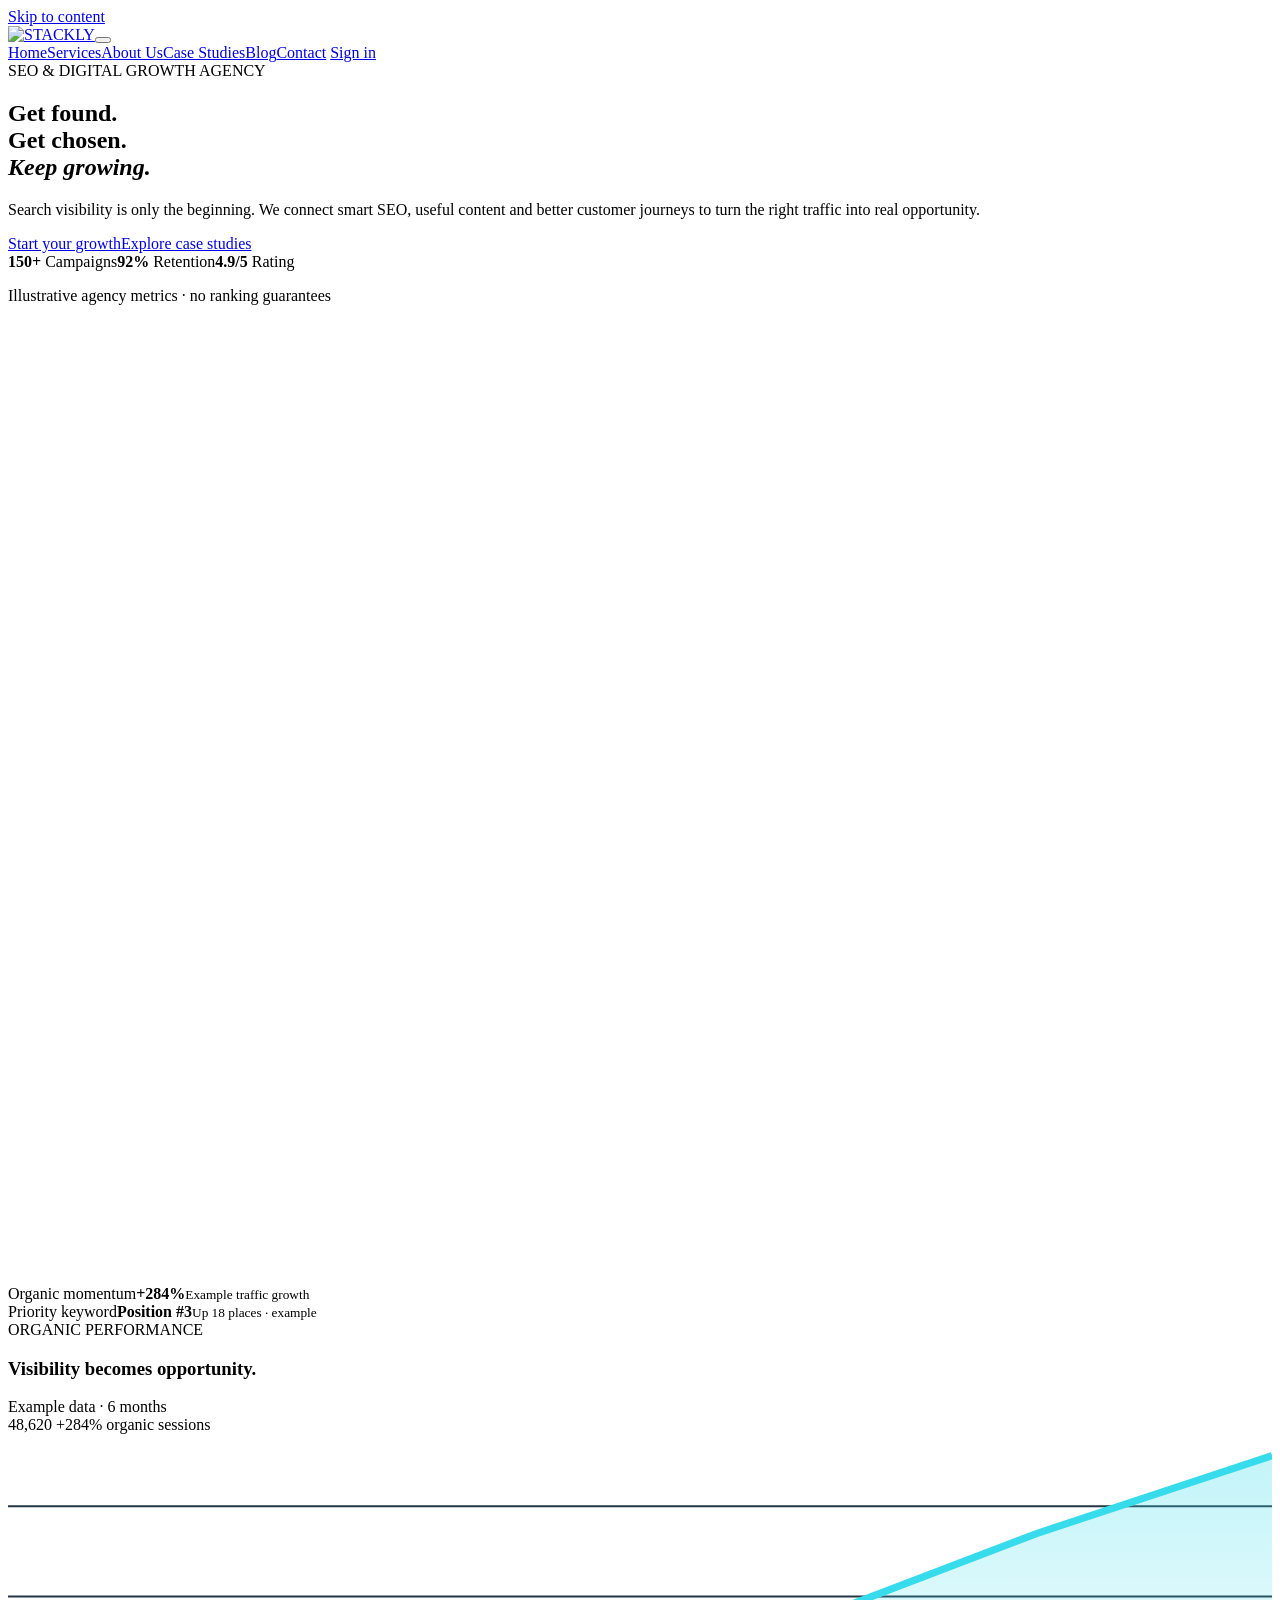
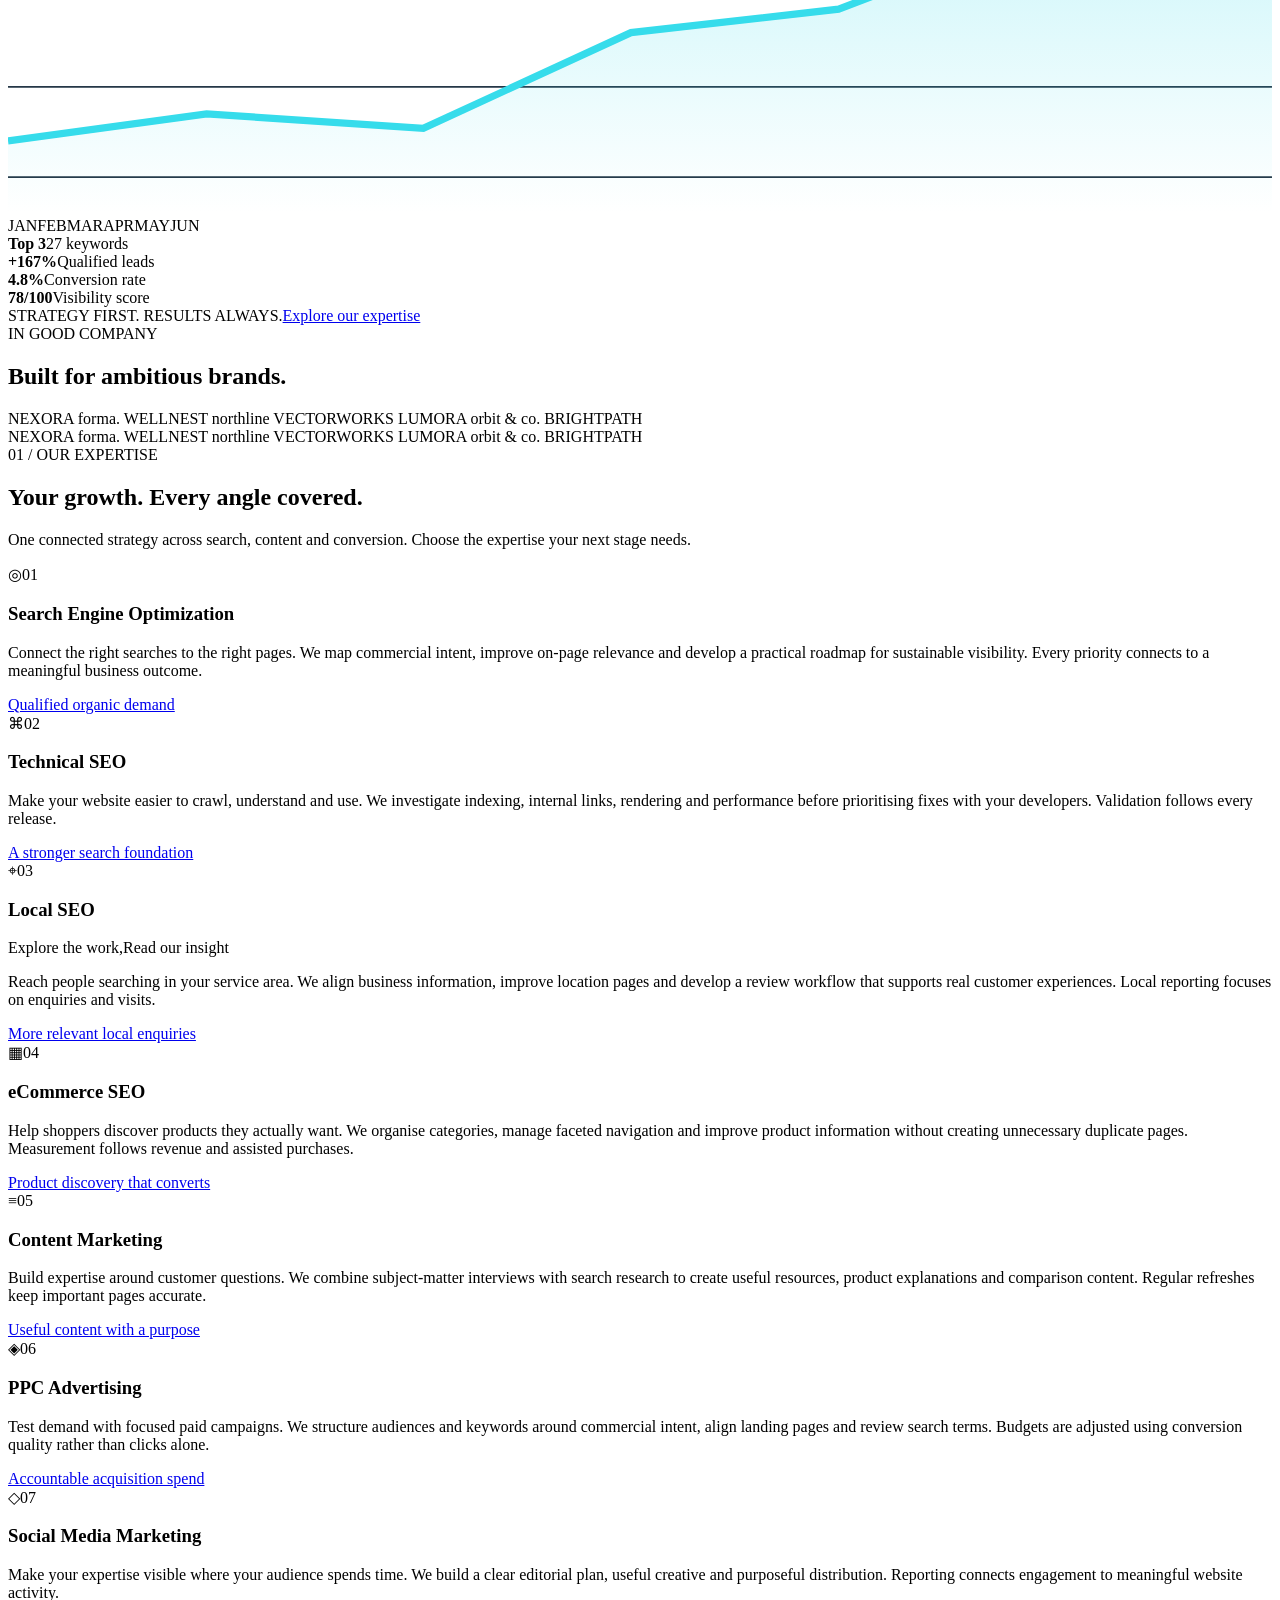
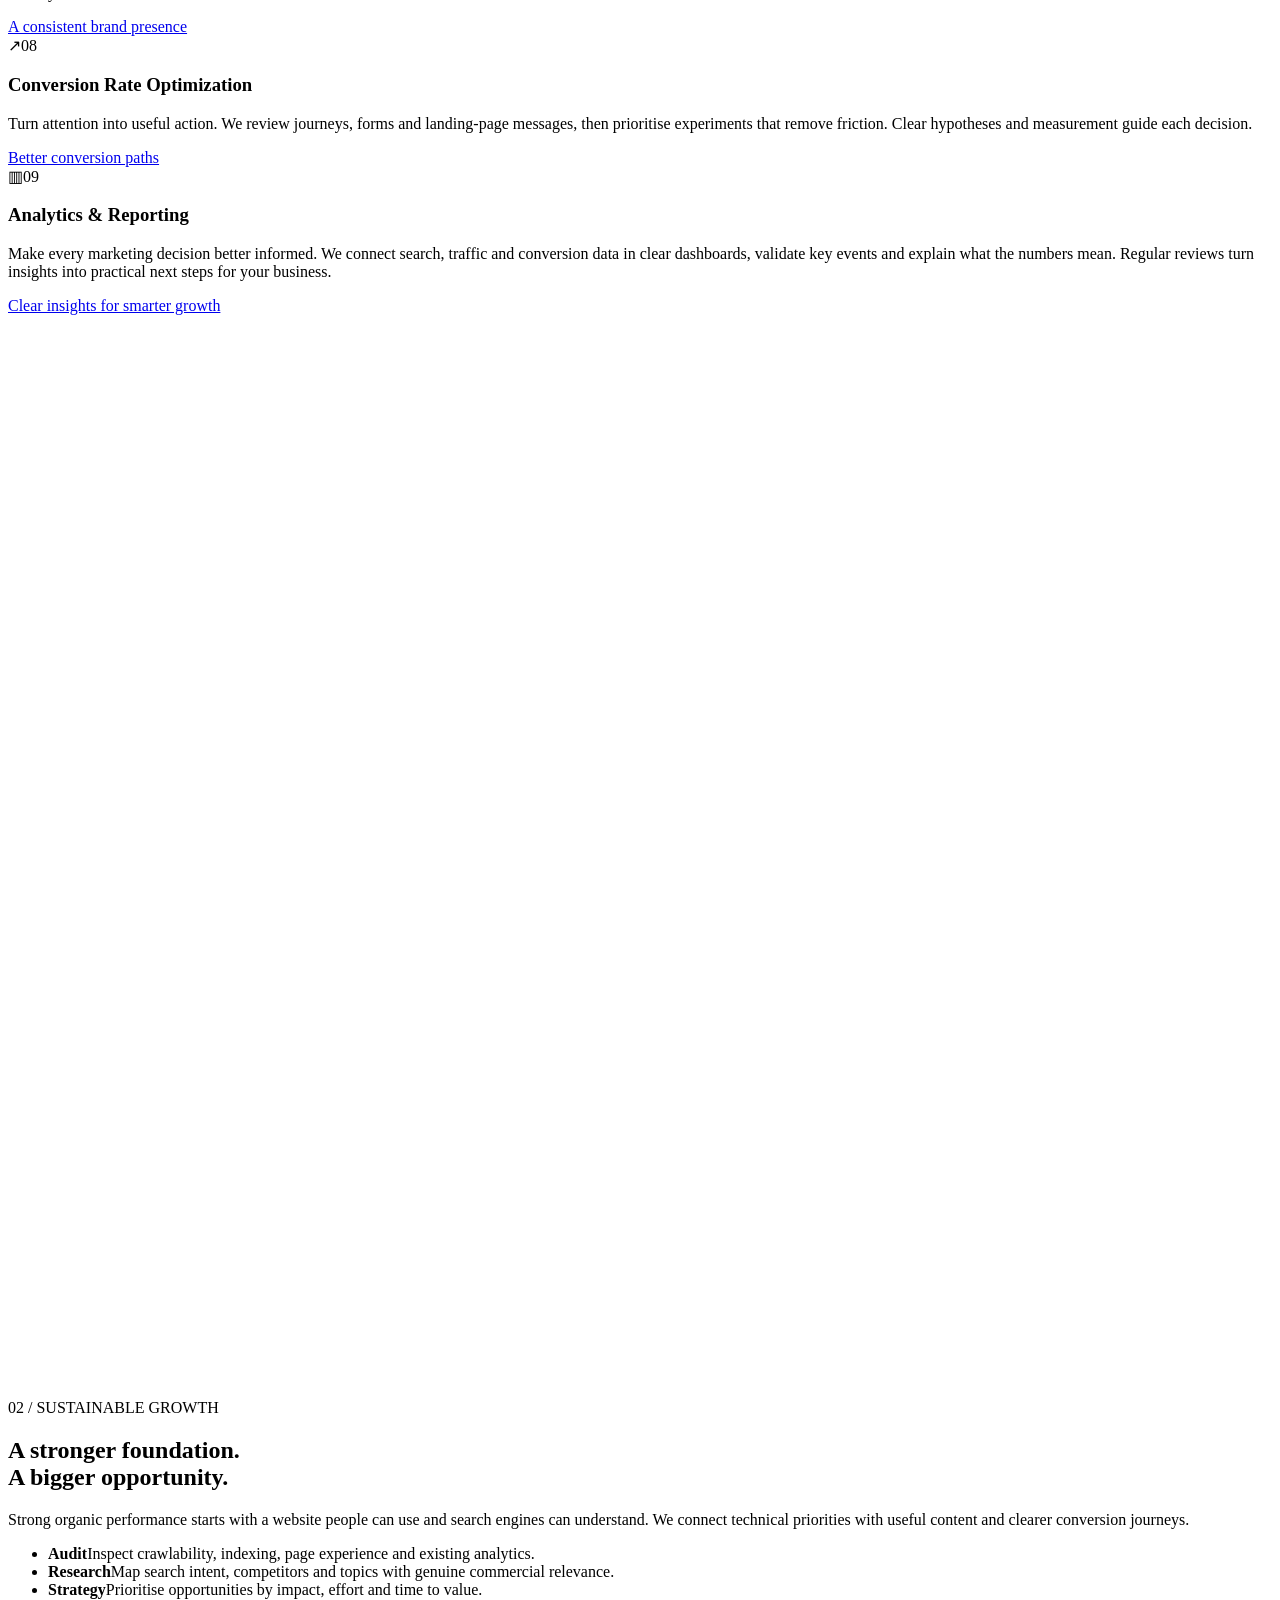
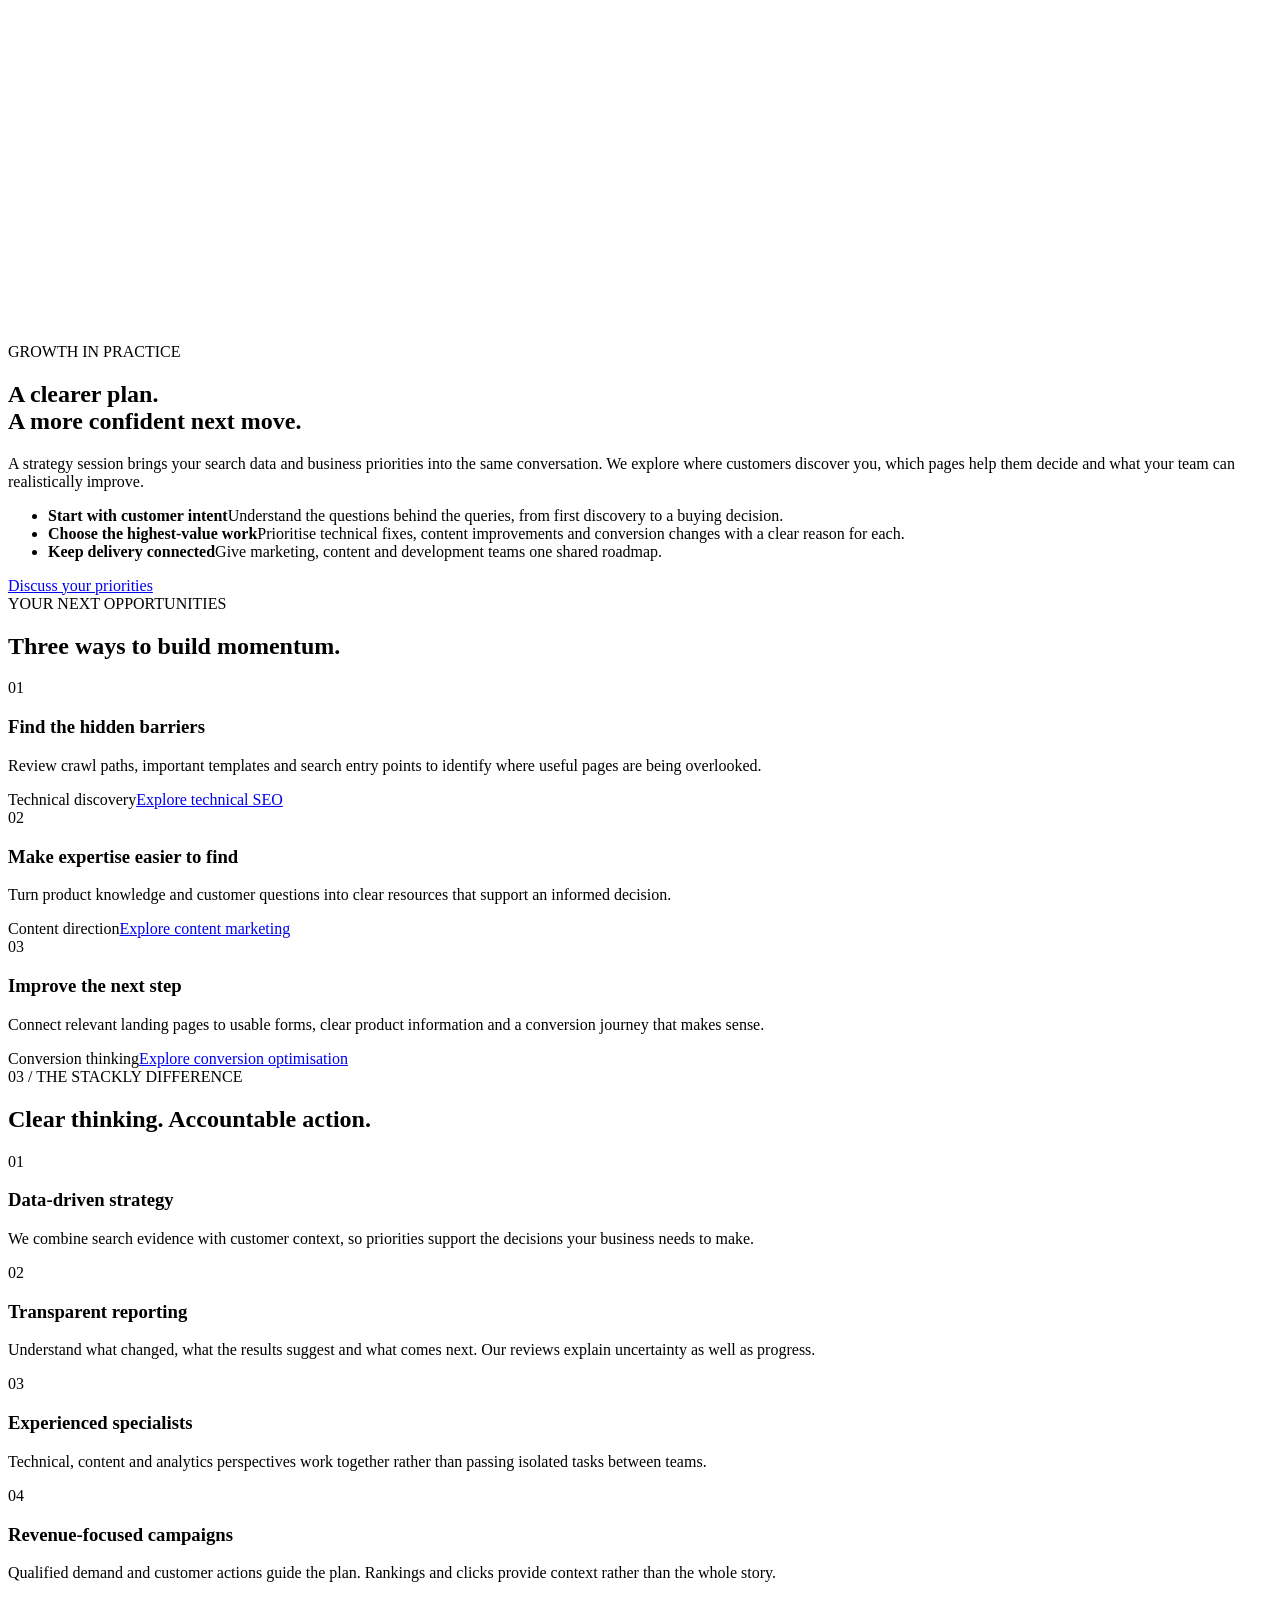
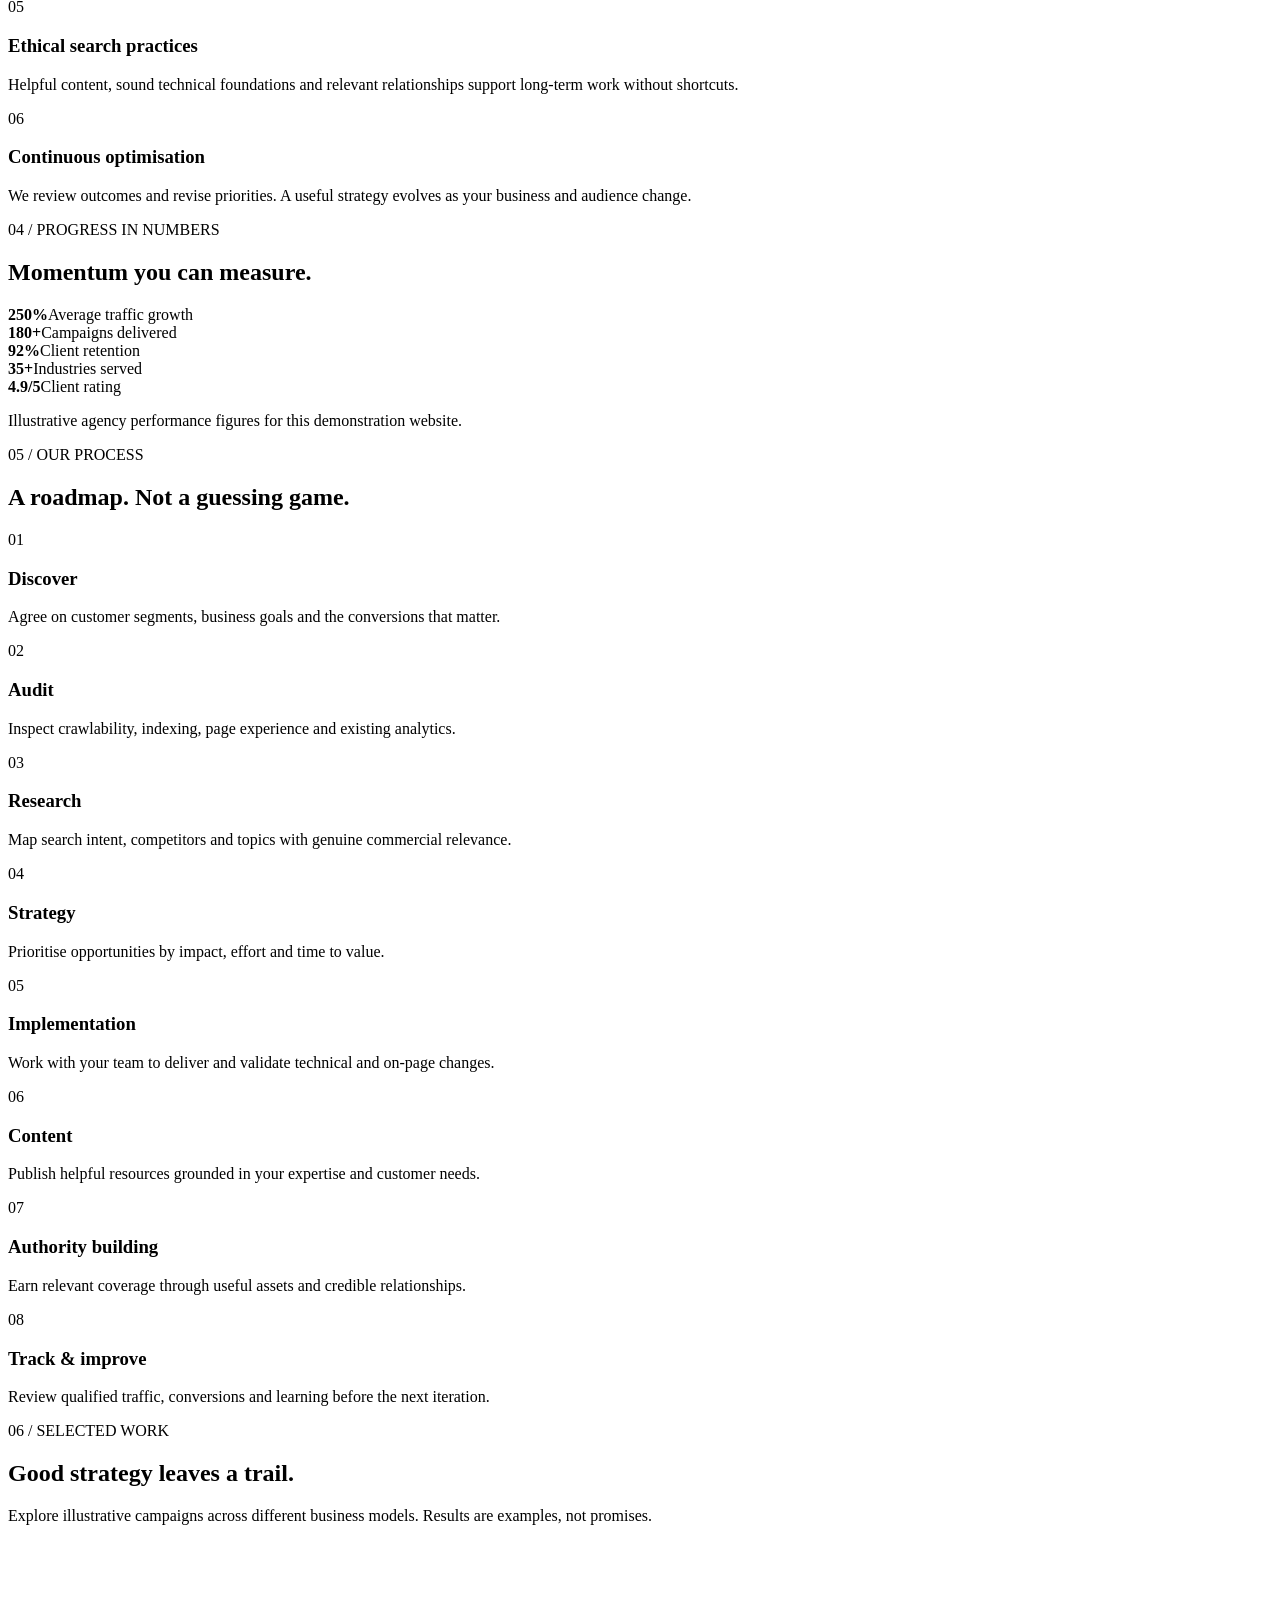
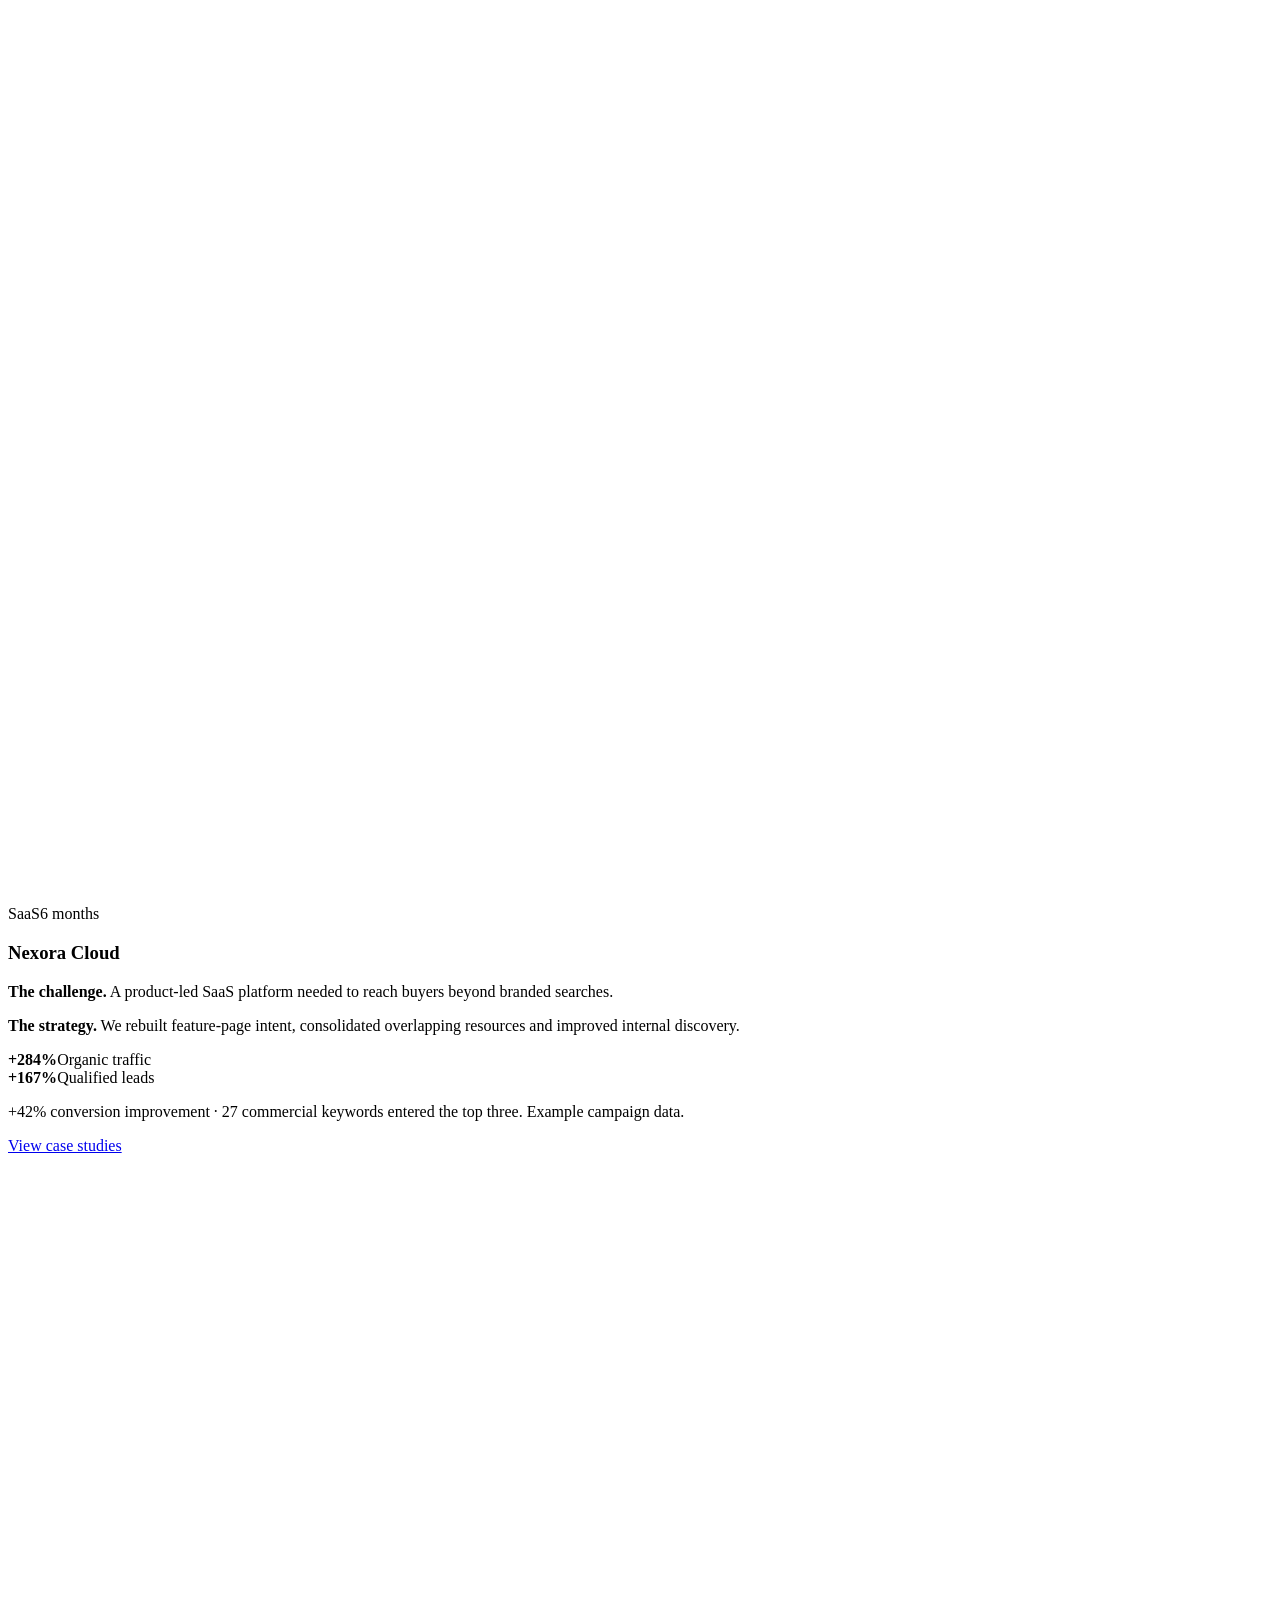
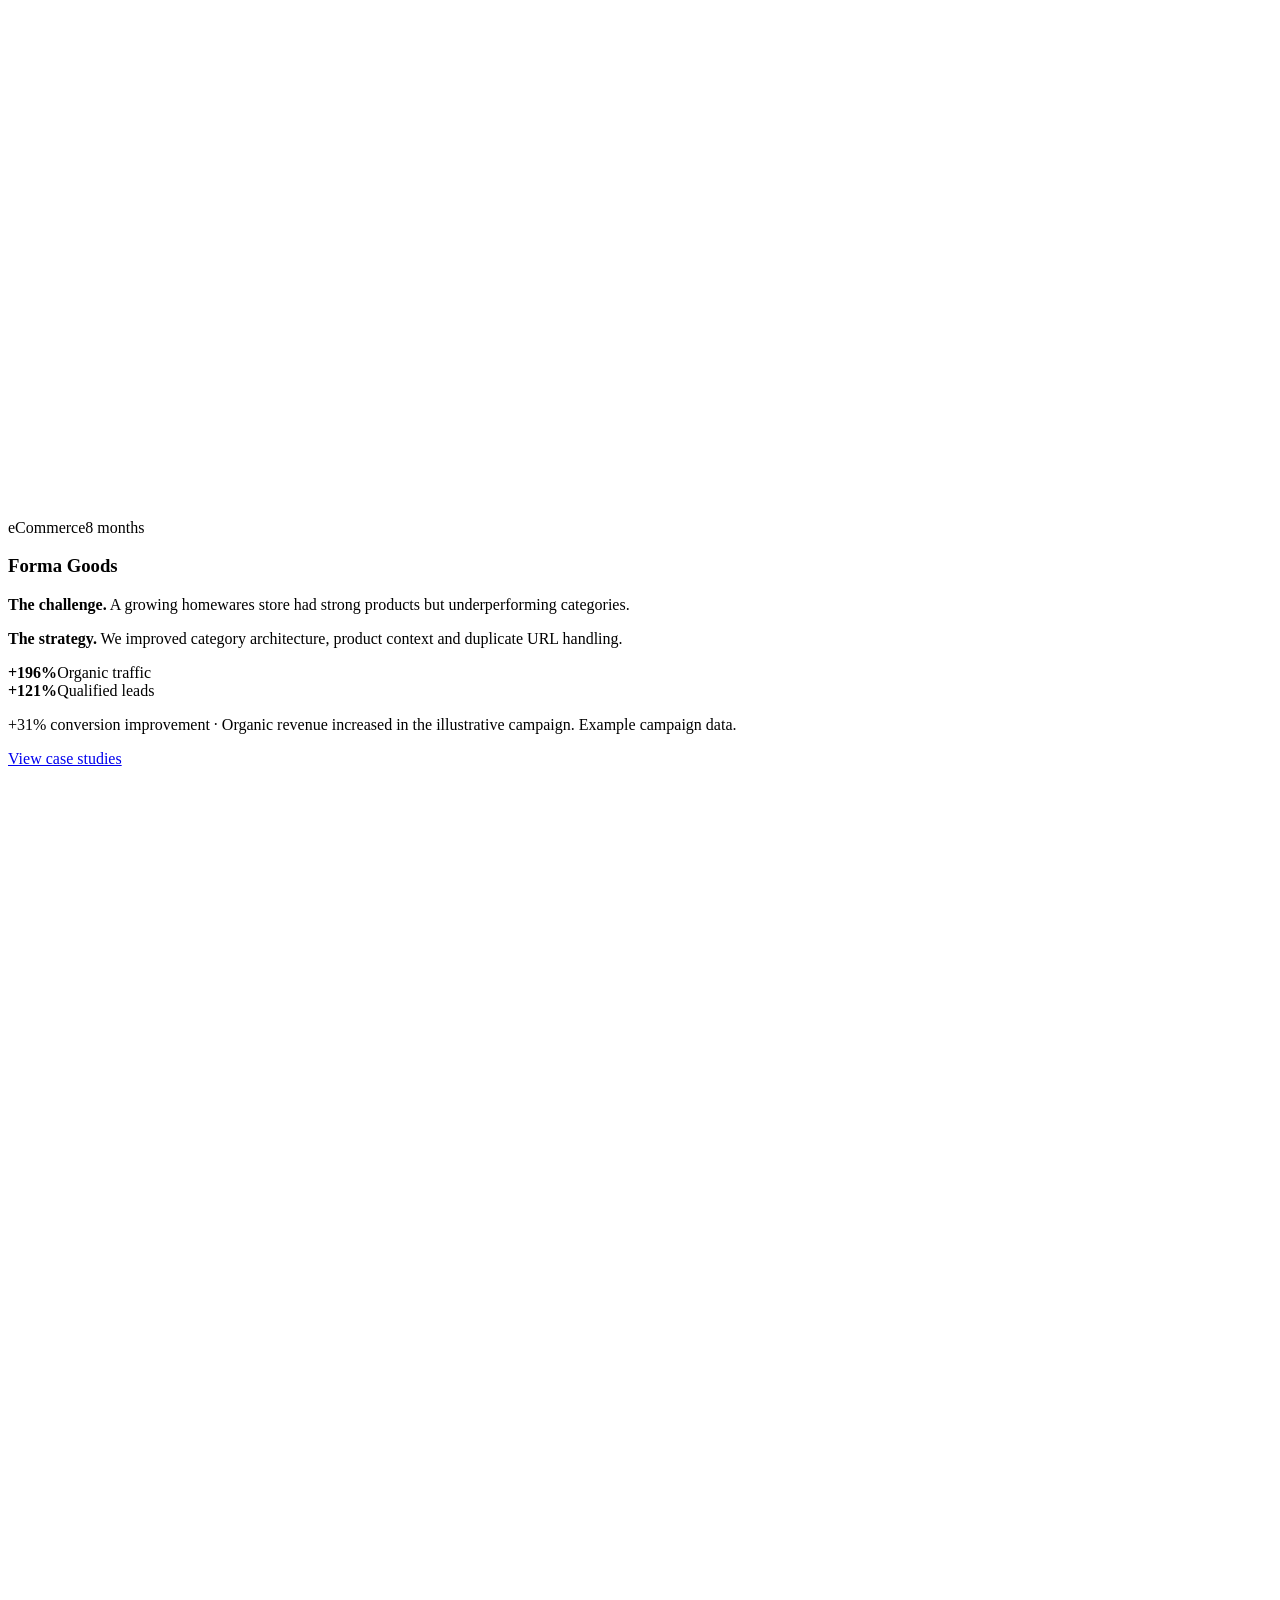
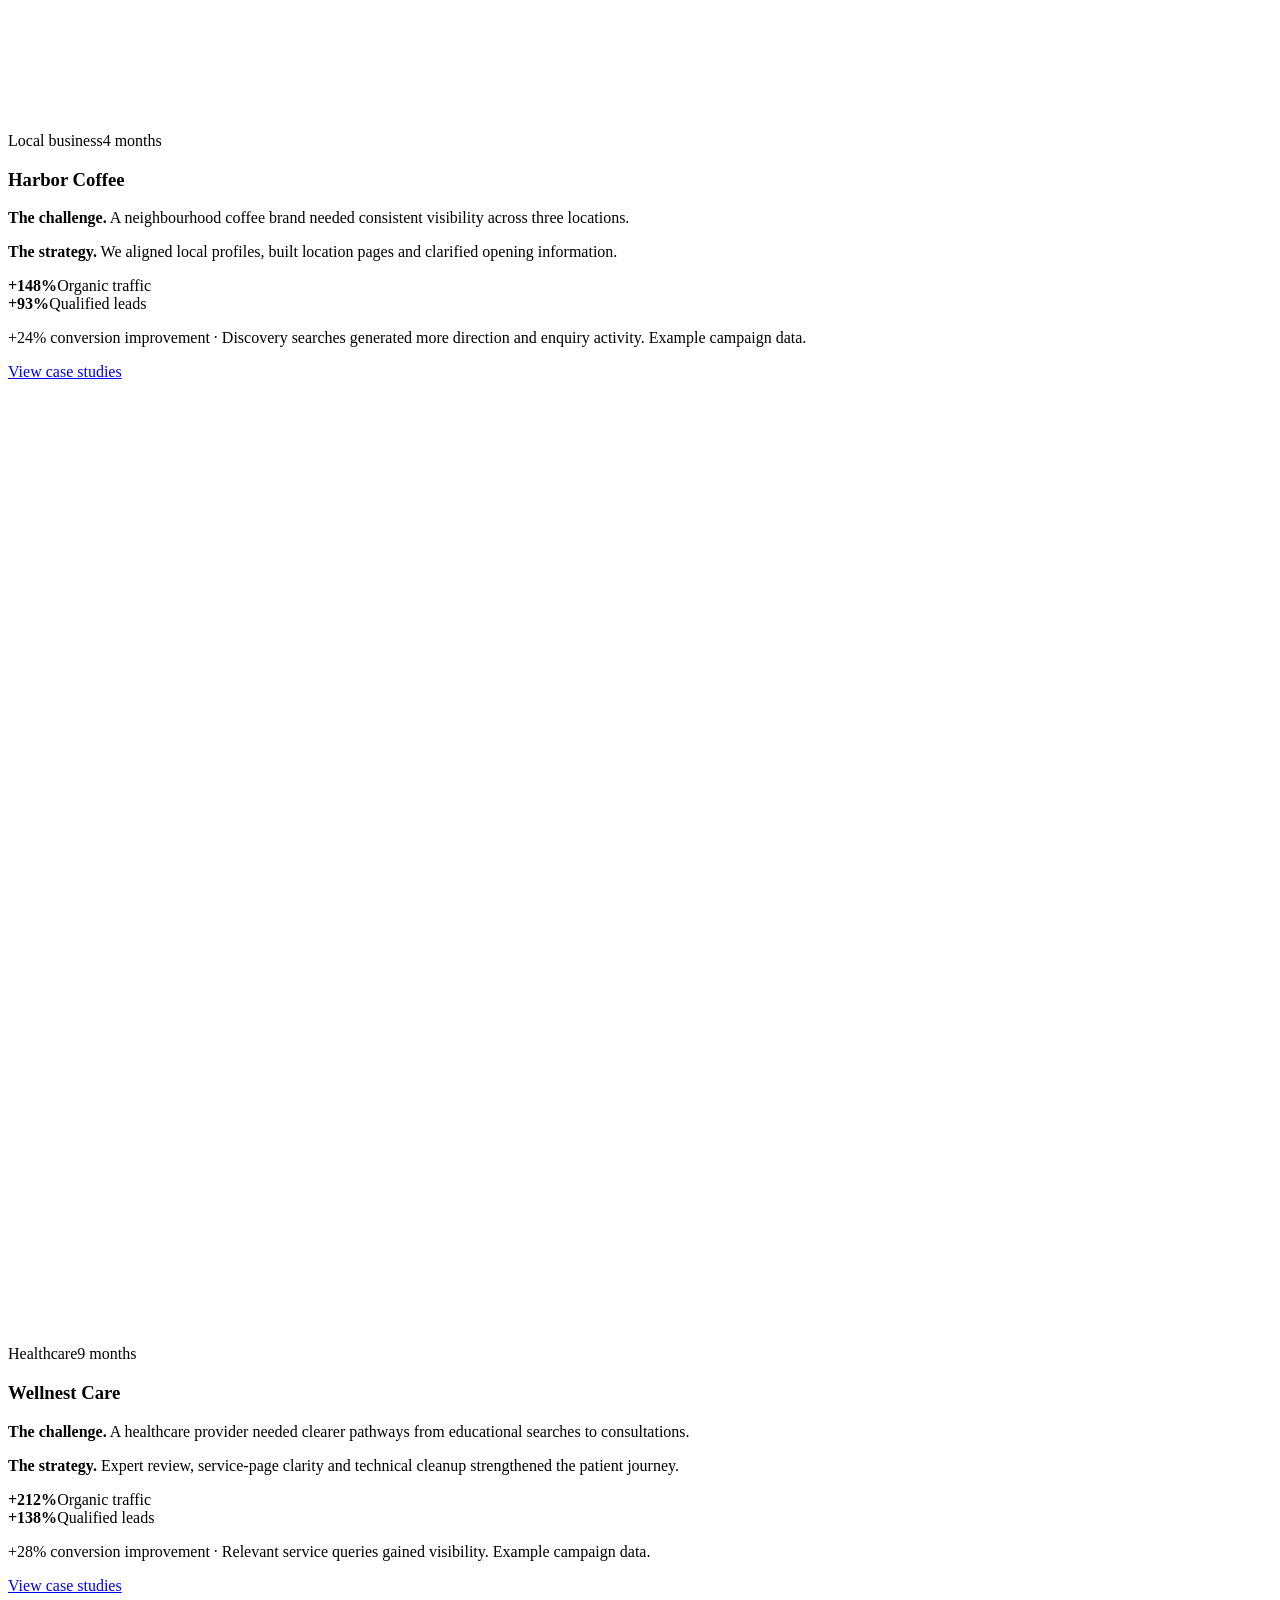
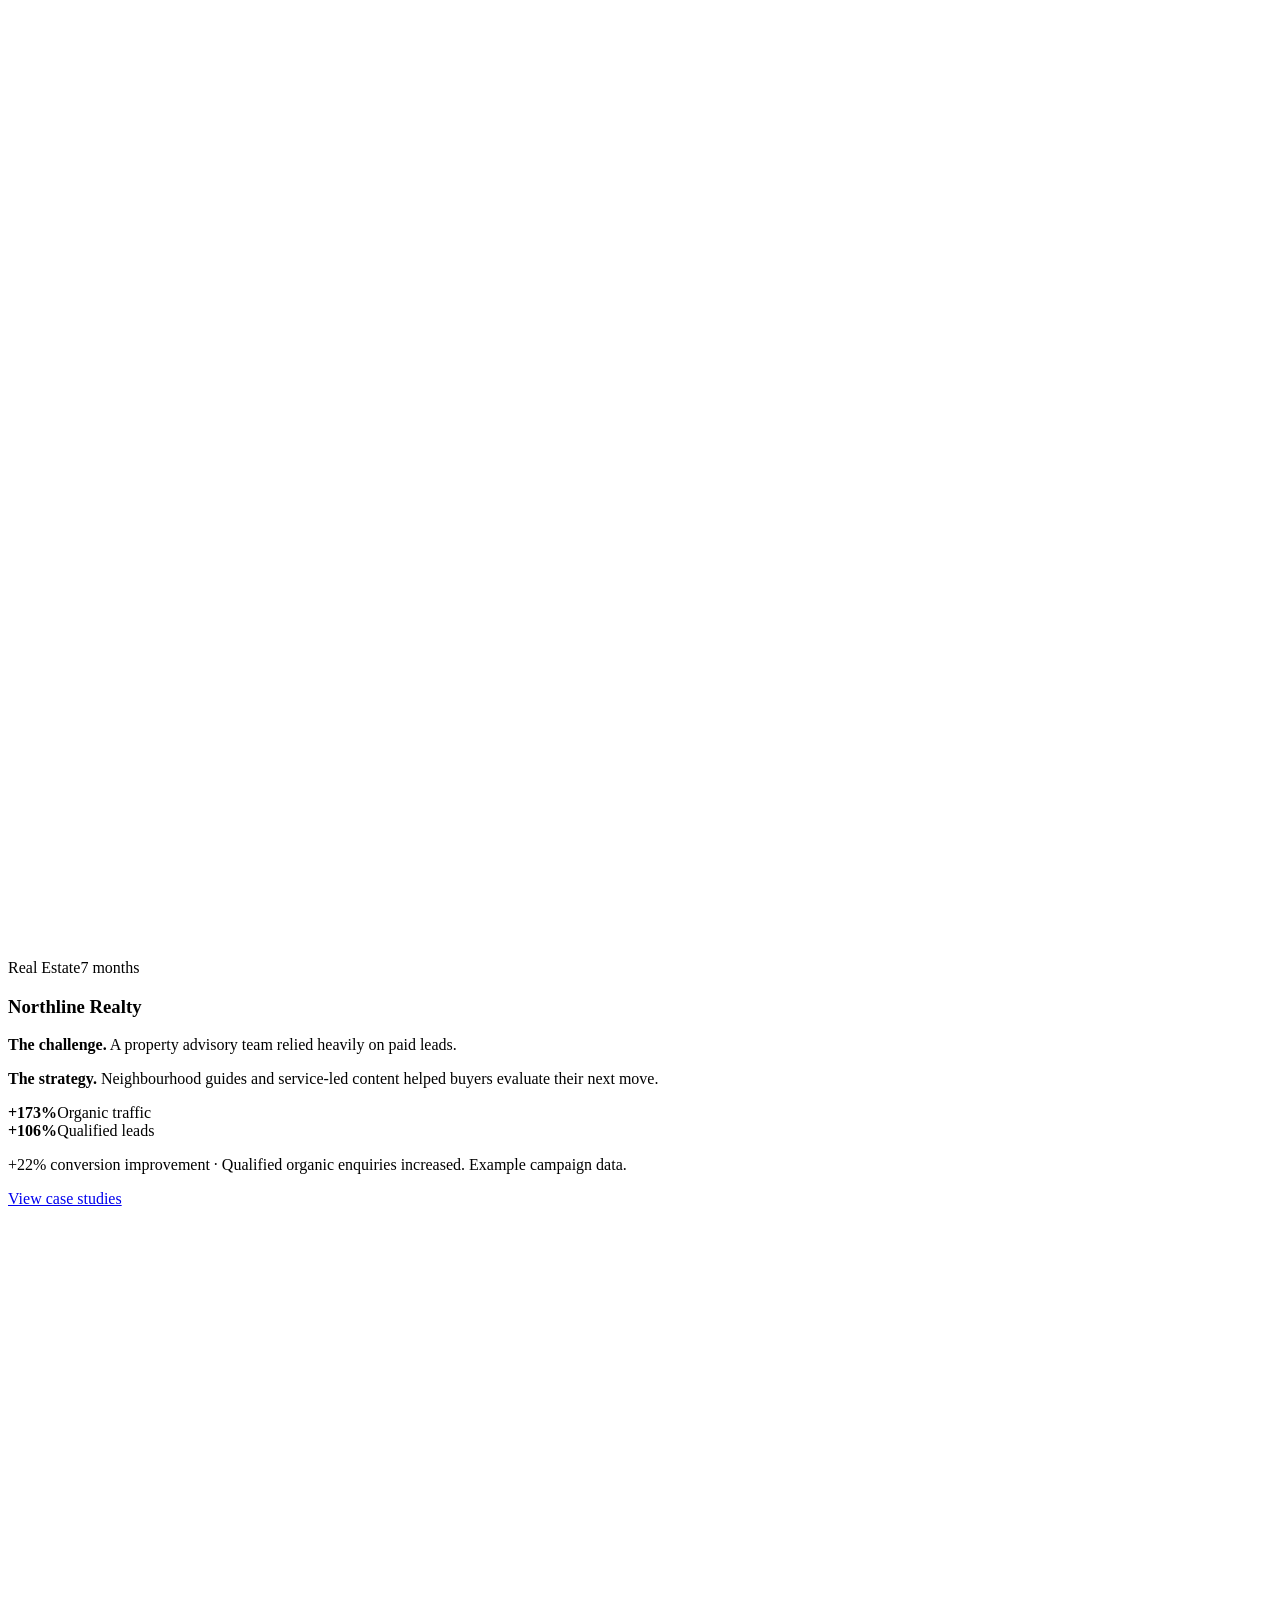
==== index.html @ 22ecc5e1 "Add files via upload" ====
<!doctype html>

<html lang="en">
  <head>
    <meta charset="utf-8" />
    <meta content="width=device-width, initial-scale=1" name="viewport" />
    <title>Stackly SEO | STACKLY</title>
    <meta
      content="Explore STACKLY’s connected SEO, content, paid media and conversion expertise. Discover example campaigns and plan your next stage of growth."
      name="description"
    />
    <meta
      content="SEO that turns visibility into growth | STACKLY"
      property="og:title"
    />
    <meta
      content="Explore STACKLY’s connected SEO, content, paid media and conversion expertise. Discover example campaigns and plan your next stage of growth."
      property="og:description"
    />
    <meta content="website" property="og:type" />
    <meta content="summary" name="twitter:card" />
    <meta
      content="SEO that turns visibility into growth | STACKLY"
      name="twitter:title"
    />
    <meta
      content="Explore STACKLY’s connected SEO, content, paid media and conversion expertise. Discover example campaigns and plan your next stage of growth."
      name="twitter:description"
    />
    <link
      href="https://stackly-cyan-growth-061026.dineshsaripirala.chatgpt.site/index.html"
      rel="canonical"
    />
    <link
      href="data:image/svg+xml,%3Csvg xmlns=%27http://www.w3.org/2000/svg%27 viewBox=%270 0 32 32%27%3E%3Crect width=%2732%27 height=%2732%27 rx=%278%27 fill=%27%230A1625%27/%3E%3Cpath d=%27M23 9H12L9 16h14l-3 7H9%27 stroke=%27%2336DCEB%27 stroke-width=%274%27 fill=%27none%27/%3E%3C/svg%3E"
      rel="icon"
      type="image/svg+xml"
    />
    <link href="assets/css/style.css" rel="stylesheet" />
    <link href="assets/css/responsive.css" rel="stylesheet" />
    <link href="assets/css/animations.css" rel="stylesheet" />
    <script type="application/ld+json">
      {
        "@context": "https://schema.org",
        "@type": "Organization",
        "name": "STACKLY",
        "description": "SEO and digital marketing agency demonstration website"
      }
    </script>
    <link href="assets/css/portal.css" rel="stylesheet" />
  </head>
  <body>
    <a class="skip" href="#main">Skip to content</a>

    <!-- START SECTION 01: Header and navigation -->
    <header class="site-header">
      <div class="container nav-wrap">
        <a aria-label="STACKLY home" class="brand" href="index.html"
          ><img
            alt="STACKLY"
            height="50"
            src="assets/images/logos/stackly.webp"
            width="173" /></a
        ><button
          aria-controls="navigation"
          aria-expanded="false"
          aria-label="Open navigation"
          class="menu-toggle"
        >
          <span></span><span></span>
        </button>
<nav aria-label="Main navigation" id="navigation">
          <a aria-current="page" href="index.html">Home</a
          ><a href="services.html">Services</a><a href="about.html">About Us</a
          ><a href="case-studies.html">Case Studies</a
          ><a href="blog.html">Blog</a><a href="contact.html">Contact</a>
          <a class="nav-signin" href="signin.html">Sign in</a>
        </nav>
      </div>
    </header>
    <!-- END SECTION 01: Header and navigation -->

    <main id="main">
      <!-- START SECTION 03: Get found. Get chosen. Keep growing. -->
      <section class="home-hero">
        <div class="container hero-grid">
          <div class="hero-copy">
            <span class="eyebrow"><i></i> SEO &amp; DIGITAL GROWTH AGENCY</span>
            <h1>Get found.<br />Get chosen.<br /><em>Keep growing.</em></h1>
            <p>
              Search visibility is only the beginning. We connect smart SEO,
              useful content and better customer journeys to turn the right
              traffic into real opportunity.
            </p>
            <div class="button-row">
              <a class="button" href="404.html">Start your growth</a><a class="button secondary"
                 href="404.html">Explore case studies</a>
            </div>
            <div class="hero-trust">
              <span><b>150+</b> Campaigns</span><span><b>92%</b> Retention</span
              ><span><b>4.9/5</b> Rating</span>
            </div>
            <p class="fine">
              Illustrative agency metrics · no ranking guarantees
            </p>
          </div>
          <div class="hero-visual">
            <img
              alt="Digital strategy team reviewing analytics"
              decoding="async"
              fetchpriority="high"
              height="960"
              sizes="(max-width: 800px) calc(100vw - 40px), 600px"
              src="assets/images/home/hero.webp"
              srcset="
                assets/images/home/hero-480.webp  480w,
                assets/images/home/hero-800.webp  800w,
                assets/images/home/hero.webp     1440w
              "
              width="1440"
            />
            <div class="floating metric-float">
              <span>Organic momentum</span><b>+284%</b
              ><small>Example traffic growth</small>
            </div>
            <div class="floating keyword-float">
              <span>Priority keyword</span><b>Position #3</b
              ><small>Up 18 places · example</small>
            </div>
            <div class="hero-chart">
              <div class="analytics card">
                <div class="chart-top">
                  <div>
                    <span class="eyebrow">ORGANIC PERFORMANCE</span>
                    <h3>Visibility becomes opportunity.</h3>
                  </div>
                  <span class="badge">Example data · 6 months</span>
                </div>
                <div class="chart-value">
                  48,620 <span>+284% organic sessions</span>
                </div>
                <svg
                  aria-label="Illustrative organic traffic rising from 12,660 to 48,620 sessions over six months"
                  class="chart"
                  role="img"
                  viewbox="0 0 700 210"
                >
                  <defs>
                    <lineargradient id="area" x1="0" x2="0" y1="0" y2="1">
                      <stop stop-color="#36DCEB" stop-opacity=".3"></stop>
                      <stop
                        offset="1"
                        stop-color="#36DCEB"
                        stop-opacity="0"
                      ></stop>
                    </lineargradient>
                  </defs>
                  <path
                    d="M0 40H700M0 90H700M0 140H700M0 190H700"
                    fill="none"
                    stroke="#253747"
                  ></path>
                  <path
                    d="M0 170L110 155L230 163L345 110L460 97L570 55L700 12V210H0Z"
                    fill="url(#area)"
                  ></path>
                  <path
                    d="M0 170L110 155L230 163L345 110L460 97L570 55L700 12"
                    fill="none"
                    stroke="#36DCEB"
                    stroke-width="4"
                  ></path>
                </svg>
                <div class="chart-months">
                  <span>JAN</span><span>FEB</span><span>MAR</span
                  ><span>APR</span><span>MAY</span><span>JUN</span>
                </div>
                <div class="mini-metrics">
                  <div><b>Top 3</b><span>27 keywords</span></div>
                  <div><b>+167%</b><span>Qualified leads</span></div>
                  <div><b>4.8%</b><span>Conversion rate</span></div>
                  <div><b>78/100</b><span>Visibility score</span></div>
                </div>
              </div>
            </div>
          </div>
        </div>
        <div class="container hero-bottom">
          <span>STRATEGY FIRST. RESULTS ALWAYS.</span
          ><a href="#services">Explore our expertise</a>
        </div>
      </section>
      <!-- END SECTION 03: Get found. Get chosen. Keep growing. -->

      <!-- START SECTION 04: Built for ambitious brands. -->
      <section class="section">
        <div class="container">
          <div class="section-head reveal">
            <span class="eyebrow">IN GOOD COMPANY</span>
            <h2>Built for ambitious brands.</h2>
          </div>
          <div class="brand-marquee" aria-label="Brand showcase">
            <div class="brand-track">
              <div class="brand-group">
                <span class="brand-chip brand-chip--cyan">NEXORA</span>
                <span class="brand-chip brand-chip--purple">forma.</span>
                <span class="brand-chip brand-chip--green">WELLNEST</span>
                <span class="brand-chip brand-chip--orange">northline</span>
                <span class="brand-chip brand-chip--blue">VECTORWORKS</span>
                <span class="brand-chip brand-chip--pink">LUMORA</span>
                <span class="brand-chip brand-chip--yellow">orbit & co.</span>
                <span class="brand-chip brand-chip--teal">BRIGHTPATH</span>
              </div>
              <div class="brand-group" aria-hidden="true">
                <span class="brand-chip brand-chip--cyan">NEXORA</span>
                <span class="brand-chip brand-chip--purple">forma.</span>
                <span class="brand-chip brand-chip--green">WELLNEST</span>
                <span class="brand-chip brand-chip--orange">northline</span>
                <span class="brand-chip brand-chip--blue">VECTORWORKS</span>
                <span class="brand-chip brand-chip--pink">LUMORA</span>
                <span class="brand-chip brand-chip--yellow">orbit & co.</span>
                <span class="brand-chip brand-chip--teal">BRIGHTPATH</span>
              </div>
            </div>
          </div>
        </div>
      </section>
      <!-- END SECTION 04: Built for ambitious brands. -->

      <!-- START SECTION 05: Your growth. Every angle covered. -->
      <section class="section" id="services">
        <div class="container">
          <div class="section-head reveal">
            <span class="eyebrow">01 / OUR EXPERTISE</span>
            <h2>Your growth. Every angle covered.</h2>
            <p>
              One connected strategy across search, content and conversion.
              Choose the expertise your next stage needs.
            </p>
          </div>
          <div class="grid services-grid">
            <article class="card reveal" id="service-0">
              <span class="icon">◎</span><span class="card-index">01</span>
              <h3>Search Engine Optimization</h3>
              <p>
                Connect the right searches to the right pages. We map commercial
                intent, improve on-page relevance and develop a practical
                roadmap for sustainable visibility. Every priority connects to a
                meaningful business outcome.
              </p>
              <a class="text-link"
                 href="404.html">Qualified organic demand</a>
            </article>
            <article class="card reveal" id="service-1">
              <span class="icon">⌘</span><span class="card-index">02</span>
              <h3>Technical SEO</h3>
              <p>
                Make your website easier to crawl, understand and use. We
                investigate indexing, internal links, rendering and performance
                before prioritising fixes with your developers. Validation
                follows every release.
              </p>
              <a class="text-link"
                 href="404.html">A stronger search foundation</a>
            </article>
            <article class="card reveal" id="service-2">
              <span class="icon">⌖</span><span class="card-index">03</span>
              <h3>Local SEO</h3>Explore the work,Read our insight
              <p>
                Reach people searching in your service area. We align business
                information, improve location pages and develop a review
                workflow that supports real customer experiences. Local
                reporting focuses on enquiries and visits.
              </p>
              <a class="text-link"
                 href="404.html">More relevant local enquiries</a>
            </article>
            <article class="card reveal" id="service-3">
              <span class="icon">▦</span><span class="card-index">04</span>
              <h3>eCommerce SEO</h3>
              <p>
                Help shoppers discover products they actually want. We organise
                categories, manage faceted navigation and improve product
                information without creating unnecessary duplicate pages.
                Measurement follows revenue and assisted purchases.
              </p>
              <a class="text-link"
                 href="404.html">Product discovery that converts</a>
            </article>
            <article class="card reveal" id="service-4">
              <span class="icon">≡</span><span class="card-index">05</span>
              <h3>Content Marketing</h3>
              <p>
                Build expertise around customer questions. We combine
                subject-matter interviews with search research to create useful
                resources, product explanations and comparison content. Regular
                refreshes keep important pages accurate.
              </p>
              <a class="text-link"
                 href="404.html">Useful content with a purpose</a>
            </article>
            <article class="card reveal" id="service-5">
              <span class="icon">◈</span><span class="card-index">06</span>
              <h3>PPC Advertising</h3>
              <p>
                Test demand with focused paid campaigns. We structure audiences
                and keywords around commercial intent, align landing pages and
                review search terms. Budgets are adjusted using conversion
                quality rather than clicks alone.
              </p>
              <a class="text-link"
                 href="404.html">Accountable acquisition spend</a>
            </article>
            <article class="card reveal" id="service-6">
              <span class="icon">◇</span><span class="card-index">07</span>
              <h3>Social Media Marketing</h3>
              <p>
                Make your expertise visible where your audience spends time. We
                build a clear editorial plan, useful creative and purposeful
                distribution. Reporting connects engagement to meaningful
                website activity.
              </p>
              <a class="text-link"
                 href="404.html">A consistent brand presence</a>
            </article>
            <article class="card reveal" id="service-7">
              <span class="icon">↗</span><span class="card-index">08</span>
              <h3>Conversion Rate Optimization</h3>
              <p>
                Turn attention into useful action. We review journeys, forms and
                landing-page messages, then prioritise experiments that remove
                friction. Clear hypotheses and measurement guide each decision.
              </p>
              <a class="text-link"
                 href="404.html">Better conversion paths</a>
            </article>
            <article class="card reveal" id="service-8">
              <span class="icon">▥</span><span class="card-index">09</span>
              <h3>Analytics &amp; Reporting</h3>
              <p>
                Make every marketing decision better informed. We connect search,
                traffic and conversion data in clear dashboards, validate key events
                and explain what the numbers mean. Regular reviews turn insights
                into practical next steps for your business.
              </p>
              <a class="text-link"
                 href="404.html">Clear insights for smarter growth</a>
            </article>
          </div>
        </div>
      </section>
      <!-- END SECTION 05: Your growth. Every angle covered. -->

      <!-- START SECTION 06: A stronger foundation. A bigger opportunity. -->
      <section class="section split-section">
        <div class="container split">
          <div class="image-frame reveal">
            <img
              alt="SEO specialist reviewing website analytics"
              decoding="async"
              height="1080"
              loading="lazy"
              sizes="(max-width: 800px) calc(100vw - 40px), 600px"
              src="assets/images/home/strategy.webp"
              srcset="
                assets/images/home/strategy-480.webp  480w,
                assets/images/home/strategy-800.webp  800w,
                assets/images/home/strategy.webp     1440w
              "
              width="1440"
            />
          </div>
          <div>
            <div class="section-head reveal">
              <span class="eyebrow">02 / SUSTAINABLE GROWTH</span>
              <h2>A stronger foundation.<br />A bigger opportunity.</h2>
              <p>
                Strong organic performance starts with a website people can use
                and search engines can understand. We connect technical
                priorities with useful content and clearer conversion journeys.
              </p>
            </div>
            <ul class="check-list">
              <li>
                <b>Audit</b
                ><span
                  >Inspect crawlability, indexing, page experience and existing
                  analytics.</span
                >
              </li>
              <li>
                <b>Research</b
                ><span
                  >Map search intent, competitors and topics with genuine
                  commercial relevance.</span
                >
              </li>
              <li>
                <b>Strategy</b
                ><span
                  >Prioritise opportunities by impact, effort and time to
                  value.</span
                >
              </li>
            </ul>
          </div>
        </div>
      </section>
      <!-- END SECTION 06: A stronger foundation. A bigger opportunity. -->

      <!-- START SECTION 07: A clearer plan. A more confident next move. -->
      <section class="section split-section added-section reverse">
        <div class="container split">
          <div class="image-frame image-stack reveal">
      <img
        alt="Marketing strategist discussing analytics with business clients"
        decoding="async"
        height="960"
        loading="lazy"
        sizes="(max-width: 800px) calc(100vw - 40px), 600px"
        src="assets/images/sections/strategy-session.webp"
        srcset="
          assets/images/sections/strategy-session-480.webp  480w,
          assets/images/sections/strategy-session-800.webp  800w,
          assets/images/sections/strategy-session.webp     1440w
        "
        width="1440"
      />
      <img
        alt="Team turning research into a content plan"
        decoding="async"
        height="960"
        loading="lazy"
        sizes="(max-width: 800px) calc((100vw - 56px) / 2), 600px"
        src="assets/images/sections/content-planning.webp"
        srcset="assets/images/sections/content-planning-480.webp 480w, assets/images/sections/content-planning-800.webp 800w, assets/images/sections/content-planning.webp 1440w"
        width="1440"
      />
    </div>
          <div>
            <div class="section-head reveal">
              <span class="eyebrow">GROWTH IN PRACTICE</span>
              <h2>A clearer plan.<br />A more confident next move.</h2>
              <p>
                A strategy session brings your search data and business
                priorities into the same conversation. We explore where
                customers discover you, which pages help them decide and what
                your team can realistically improve.
              </p>
            </div>
            <ul class="check-list">
              <li>
                <b>Start with customer intent</b
                ><span
                  >Understand the questions behind the queries, from first
                  discovery to a buying decision.</span
                >
              </li>
              <li>
                <b>Choose the highest-value work</b
                ><span
                  >Prioritise technical fixes, content improvements and
                  conversion changes with a clear reason for each.</span
                >
              </li>
              <li>
                <b>Keep delivery connected</b
                ><span
                  >Give marketing, content and development teams one shared
                  roadmap.</span
                >
              </li>
            </ul>
            <a class="button section-action"
               href="404.html">Discuss your priorities</a>
          </div>
        </div>
      </section>
      <!-- END SECTION 07: A clearer plan. A more confident next move. -->

      <!-- START SECTION 08: Three ways to build momentum. -->
      <section class="section added-section">
        <div class="container">
          <div class="section-head reveal">
            <span class="eyebrow">YOUR NEXT OPPORTUNITIES</span>
            <h2>Three ways to build momentum.</h2>
          </div>
          <div class="grid">
            <article class="card reveal">
              <span class="card-index">01</span>
              <h3>Find the hidden barriers</h3>
              <p>
                Review crawl paths, important templates and search entry points
                to identify where useful pages are being overlooked.
              </p>
              <span class="badge">Technical discovery</span
              ><a class="text-link"
                 href="404.html">Explore technical SEO</a>
            </article>
            <article class="card reveal">
              <span class="card-index">02</span>
              <h3>Make expertise easier to find</h3>
              <p>
                Turn product knowledge and customer questions into clear
                resources that support an informed decision.
              </p>
              <span class="badge">Content direction</span
              ><a class="text-link"
                 href="404.html">Explore content marketing</a>
            </article>
            <article class="card reveal">
              <span class="card-index">03</span>
              <h3>Improve the next step</h3>
              <p>
                Connect relevant landing pages to usable forms, clear product
                information and a conversion journey that makes sense.
              </p>
              <span class="badge">Conversion thinking</span
              ><a class="text-link"
                 href="404.html">Explore conversion optimisation</a>
            </article>
          </div>
        </div>
      </section>
      <!-- END SECTION 08: Three ways to build momentum. -->

      <!-- START SECTION 09: Clear thinking. Accountable action. -->
      <section class="section">
        <div class="container">
          <div class="section-head reveal">
            <span class="eyebrow">03 / THE STACKLY DIFFERENCE</span>
            <h2>Clear thinking. Accountable action.</h2>
          </div>
          <div class="grid">
            <article class="card reveal">
              <span class="card-index">01</span>
              <h3>Data-driven strategy</h3>
              <p>
                We combine search evidence with customer context, so priorities
                support the decisions your business needs to make.
              </p>
            </article>
            <article class="card reveal">
              <span class="card-index">02</span>
              <h3>Transparent reporting</h3>
              <p>
                Understand what changed, what the results suggest and what comes
                next. Our reviews explain uncertainty as well as progress.
              </p>
            </article>
            <article class="card reveal">
              <span class="card-index">03</span>
              <h3>Experienced specialists</h3>
              <p>
                Technical, content and analytics perspectives work together
                rather than passing isolated tasks between teams.
              </p>
            </article>
            <article class="card reveal">
              <span class="card-index">04</span>
              <h3>Revenue-focused campaigns</h3>
              <p>
                Qualified demand and customer actions guide the plan. Rankings
                and clicks provide context rather than the whole story.
              </p>
            </article>
            <article class="card reveal">
              <span class="card-index">05</span>
              <h3>Ethical search practices</h3>
              <p>
                Helpful content, sound technical foundations and relevant
                relationships support long-term work without shortcuts.
              </p>
            </article>
            <article class="card reveal">
              <span class="card-index">06</span>
              <h3>Continuous optimisation</h3>
              <p>
                We review outcomes and revise priorities. A useful strategy
                evolves as your business and audience change.
              </p>
            </article>
          </div>
        </div>
      </section>
      <!-- END SECTION 09: Clear thinking. Accountable action. -->

      <!-- START SECTION 10: Momentum you can measure. -->
      <section class="section light">
        <div class="container">
          <div class="section-head reveal">
            <span class="eyebrow">04 / PROGRESS IN NUMBERS</span>
            <h2>Momentum you can measure.</h2>
          </div>
          <div class="metrics">
            <div>
              <strong data-count="250">250</strong><b>%</b
              ><span>Average traffic growth</span>
            </div>
            <div>
              <strong data-count="180">180</strong><b>+</b
              ><span>Campaigns delivered</span>
            </div>
            <div>
              <strong data-count="92">92</strong><b>%</b
              ><span>Client retention</span>
            </div>
            <div>
              <strong data-count="35">35</strong><b>+</b
              ><span>Industries served</span>
            </div>
            <div>
              <strong data-count="4.9">4.9</strong><b>/5</b
              ><span>Client rating</span>
            </div>
          </div>
          <p class="fine">
            Illustrative agency performance figures for this demonstration
            website.
          </p>
        </div>
      </section>
      <!-- END SECTION 10: Momentum you can measure. -->

      <!-- START SECTION 11: A roadmap. Not a guessing game. -->
      <section class="section">
        <div class="container">
          <div class="section-head reveal">
            <span class="eyebrow">05 / OUR PROCESS</span>
            <h2>A roadmap. Not a guessing game.</h2>
          </div>
          <div class="timeline">
            <article class="reveal">
              <span>01</span>
              <div>
                <h3>Discover</h3>
                <p>
                  Agree on customer segments, business goals and the conversions
                  that matter.
                </p>
              </div>
            </article>
            <article class="reveal">
              <span>02</span>
              <div>
                <h3>Audit</h3>
                <p>
                  Inspect crawlability, indexing, page experience and existing
                  analytics.
                </p>
              </div>
            </article>
            <article class="reveal">
              <span>03</span>
              <div>
                <h3>Research</h3>
                <p>
                  Map search intent, competitors and topics with genuine
                  commercial relevance.
                </p>
              </div>
            </article>
            <article class="reveal">
              <span>04</span>
              <div>
                <h3>Strategy</h3>
                <p>
                  Prioritise opportunities by impact, effort and time to value.
                </p>
              </div>
            </article>
            <article class="reveal">
              <span>05</span>
              <div>
                <h3>Implementation</h3>
                <p>
                  Work with your team to deliver and validate technical and
                  on-page changes.
                </p>
              </div>
            </article>
            <article class="reveal">
              <span>06</span>
              <div>
                <h3>Content</h3>
                <p>
                  Publish helpful resources grounded in your expertise and
                  customer needs.
                </p>
              </div>
            </article>
            <article class="reveal">
              <span>07</span>
              <div>
                <h3>Authority building</h3>
                <p>
                  Earn relevant coverage through useful assets and credible
                  relationships.
                </p>
              </div>
            </article>
            <article class="reveal">
              <span>08</span>
              <div>
                <h3>Track &amp; improve</h3>
                <p>
                  Review qualified traffic, conversions and learning before the
                  next iteration.
                </p>
              </div>
            </article>
          </div>
        </div>
      </section>
      <!-- END SECTION 11: A roadmap. Not a guessing game. -->

      <!-- START SECTION 12: Good strategy leaves a trail. -->
      <section class="section">
        <div class="container">
          <div class="section-head reveal">
            <span class="eyebrow">06 / SELECTED WORK</span>
            <h2>Good strategy leaves a trail.</h2>
            <p>
              Explore illustrative campaigns across different business models.
              Results are examples, not promises.
            </p>
          </div>
          <div class="grid two">
            <article class="case-card card reveal" data-category="SEO">
              <img
                alt="SaaS campaign imagery"
                decoding="async"
                height="960"
                loading="lazy"
                sizes="(max-width: 800px) calc(100vw - 40px), 600px"
                src="assets/images/case-studies/0.webp"
                srcset="
                  assets/images/case-studies/0-480.webp  480w,
                  assets/images/case-studies/0-800.webp  800w,
                  assets/images/case-studies/0.webp     1440w
                "
                width="1440"
              />
              <div class="card-body">
                <div class="card-meta">
                  <span>SaaS</span><span>6 months</span>
                </div>
                <h3>Nexora Cloud</h3>
                <p>
                  <b>The challenge.</b> A product-led SaaS platform needed to
                  reach buyers beyond branded searches.
                </p>
                <p>
                  <b>The strategy.</b> We rebuilt feature-page intent,
                  consolidated overlapping resources and improved internal
                  discovery.
                </p>
                <div class="result-row">
                  <div><strong>+284%</strong><span>Organic traffic</span></div>
                  <div><strong>+167%</strong><span>Qualified leads</span></div>
                </div>
                <p class="fine">
                  +42% conversion improvement · 27 commercial keywords entered
                  the top three. Example campaign data.
                </p>
                <a class="text-link"
                   href="404.html">View case studies</a>
              </div>
            </article>
            <article class="case-card card reveal" data-category="eCommerce">
              <img
                alt="eCommerce campaign imagery"
                decoding="async"
                height="960"
                loading="lazy"
                sizes="(max-width: 800px) calc(100vw - 40px), 600px"
                src="assets/images/case-studies/1.webp"
                srcset="
                  assets/images/case-studies/1-480.webp  480w,
                  assets/images/case-studies/1-800.webp  800w,
                  assets/images/case-studies/1.webp     1440w
                "
                width="1440"
              />
              <div class="card-body">
                <div class="card-meta">
                  <span>eCommerce</span><span>8 months</span>
                </div>
                <h3>Forma Goods</h3>
                <p>
                  <b>The challenge.</b> A growing homewares store had strong
                  products but underperforming categories.
                </p>
                <p>
                  <b>The strategy.</b> We improved category architecture,
                  product context and duplicate URL handling.
                </p>
                <div class="result-row">
                  <div><strong>+196%</strong><span>Organic traffic</span></div>
                  <div><strong>+121%</strong><span>Qualified leads</span></div>
                </div>
                <p class="fine">
                  +31% conversion improvement · Organic revenue increased in the
                  illustrative campaign. Example campaign data.
                </p>
                <a class="text-link"
                   href="404.html">View case studies</a>
              </div>
            </article>
            <article class="case-card card reveal" data-category="Local SEO">
              <img
                alt="Local business campaign imagery"
                decoding="async"
                height="960"
                loading="lazy"
                sizes="(max-width: 800px) calc(100vw - 40px), 600px"
                src="assets/images/case-studies/2.webp"
                srcset="
                  assets/images/case-studies/2-480.webp  480w,
                  assets/images/case-studies/2-800.webp  800w,
                  assets/images/case-studies/2.webp     1440w
                "
                width="1440"
              />
              <div class="card-body">
                <div class="card-meta">
                  <span>Local business</span><span>4 months</span>
                </div>
                <h3>Harbor Coffee</h3>
                <p>
                  <b>The challenge.</b> A neighbourhood coffee brand needed
                  consistent visibility across three locations.
                </p>
                <p>
                  <b>The strategy.</b> We aligned local profiles, built location
                  pages and clarified opening information.
                </p>
                <div class="result-row">
                  <div><strong>+148%</strong><span>Organic traffic</span></div>
                  <div><strong>+93%</strong><span>Qualified leads</span></div>
                </div>
                <p class="fine">
                  +24% conversion improvement · Discovery searches generated
                  more direction and enquiry activity. Example campaign data.
                </p>
                <a class="text-link"
                   href="404.html">View case studies</a>
              </div>
            </article>
            <article class="case-card card reveal" data-category="SEO">
              <img
                alt="Healthcare campaign imagery"
                decoding="async"
                height="960"
                loading="lazy"
                sizes="(max-width: 800px) calc(100vw - 40px), 600px"
                src="assets/images/case-studies/3.webp"
                srcset="
                  assets/images/case-studies/3-480.webp  480w,
                  assets/images/case-studies/3-800.webp  800w,
                  assets/images/case-studies/3.webp     1440w
                "
                width="1440"
              />
              <div class="card-body">
                <div class="card-meta">
                  <span>Healthcare</span><span>9 months</span>
                </div>
                <h3>Wellnest Care</h3>
                <p>
                  <b>The challenge.</b> A healthcare provider needed clearer
                  pathways from educational searches to consultations.
                </p>
                <p>
                  <b>The strategy.</b> Expert review, service-page clarity and
                  technical cleanup strengthened the patient journey.
                </p>
                <div class="result-row">
                  <div><strong>+212%</strong><span>Organic traffic</span></div>
                  <div><strong>+138%</strong><span>Qualified leads</span></div>
                </div>
                <p class="fine">
                  +28% conversion improvement · Relevant service queries gained
                  visibility. Example campaign data.
                </p>
                <a class="text-link"
                   href="404.html">View case studies</a>
              </div>
            </article>
            <article class="case-card card reveal" data-category="Content">
              <img
                alt="Real Estate campaign imagery"
                decoding="async"
                height="960"
                loading="lazy"
                sizes="(max-width: 800px) calc(100vw - 40px), 600px"
                src="assets/images/case-studies/4.webp"
                srcset="
                  assets/images/case-studies/4-480.webp  480w,
                  assets/images/case-studies/4-800.webp  800w,
                  assets/images/case-studies/4.webp     1440w
                "
                width="1440"
              />
              <div class="card-body">
                <div class="card-meta">
                  <span>Real Estate</span><span>7 months</span>
                </div>
                <h3>Northline Realty</h3>
                <p>
                  <b>The challenge.</b> A property advisory team relied heavily
                  on paid leads.
                </p>
                <p>
                  <b>The strategy.</b> Neighbourhood guides and service-led
                  content helped buyers evaluate their next move.
                </p>
                <div class="result-row">
                  <div><strong>+173%</strong><span>Organic traffic</span></div>
                  <div><strong>+106%</strong><span>Qualified leads</span></div>
                </div>
                <p class="fine">
                  +22% conversion improvement · Qualified organic enquiries
                  increased. Example campaign data.
                </p>
                <a class="text-link"
                   href="404.html">View case studies</a>
              </div>
            </article>
            <article class="case-card card reveal" data-category="SEO">
              <img
                alt="Finance campaign imagery"
                decoding="async"
                height="960"
                loading="lazy"
                sizes="(max-width: 800px) calc(100vw - 40px), 600px"
                src="assets/images/case-studies/5.webp"
                srcset="
                  assets/images/case-studies/5-480.webp  480w,
                  assets/images/case-studies/5-800.webp  800w,
                  assets/images/case-studies/5.webp     1440w
                "
                width="1440"
              />
              <div class="card-body">
                <div class="card-meta">
                  <span>Finance</span><span>10 months</span>
                </div>
                <h3>Ledgerwise</h3>
                <p>
                  <b>The challenge.</b> A finance consultancy needed to
                  communicate specialist expertise clearly.
                </p>
                <p>
                  <b>The strategy.</b> We improved author context, resource
                  quality and navigation between related services.
                </p>
                <div class="result-row">
                  <div><strong>+163%</strong><span>Organic traffic</span></div>
                  <div><strong>+112%</strong><span>Qualified leads</span></div>
                </div>
                <p class="fine">
                  +19% conversion improvement · More commercially relevant terms
                  reached page one. Example campaign data.
                </p>
                <a class="text-link"
                   href="404.html">View case studies</a>
              </div>
            </article>
          </div>
        </div>
      </section>
      <!-- END SECTION 12: Good strategy leaves a trail. -->

      <!-- START SECTION 13: The right tools. The right questions. -->
      <section class="section">
        <div class="container">
          <div class="section-head reveal">
            <span class="eyebrow">07 / CONNECTED CAPABILITIES</span>
            <h2>The right tools. The right questions.</h2>
          </div>
          <div class="grid">
            <article class="card reveal">
              <span class="card-index">01</span>
              <h3>Search Console</h3>
              <p>
                Inspect indexing and search-query signals to understand which
                pages earn relevant visibility.
              </p>
            </article>
            <article class="card reveal">
              <span class="card-index">02</span>
              <h3>Analytics</h3>
              <p>
                Validate conversion events, channel definitions and the journeys
                that bring people to a useful action.
              </p>
            </article>
            <article class="card reveal">
              <span class="card-index">03</span>
              <h3>Keyword research</h3>
              <p>
                Combine demand signals with customer language and business fit
                to identify useful opportunities.
              </p>
            </article>
            <article class="card reveal">
              <span class="card-index">04</span>
              <h3>Technical crawling</h3>
              <p>
                Find recurring template problems, broken paths and discovery
                barriers at the right scale.
              </p>
            </article>
            <article class="card reveal">
              <span class="card-index">05</span>
              <h3>Competitor research</h3>
              <p>
                Understand the topics, formats and positioning your audience
                encounters in search.
              </p>
            </article>
            <article class="card reveal">
              <span class="card-index">06</span>
              <h3>Performance tracking</h3>
              <p>
                Review changes over time with context for seasonality, launches
                and attribution limitations.
              </p>
            </article>
            <article class="card reveal">
              <span class="card-index">07</span>
              <h3>Content optimisation</h3>
              <p>
                Improve clarity, accuracy and depth with subject-matter input
                instead of superficial keyword additions.
              </p>
            </article>
            <article class="card reveal">
              <span class="card-index">08</span>
              <h3>Conversion tracking</h3>
              <p>
                Measure meaningful enquiries and purchases with clear
                definitions and reliable event validation.
              </p>
            </article>
            <article class="card reveal">
              <span class="card-index">09</span>
              <h3>Reporting dashboards</h3>
              <p>
                Bring search, traffic and conversion data together in clear reports
                that help your team prioritise the next steps.
              </p>
            </article>
          </div>
        </div>
      </section>
      <!-- END SECTION 13: The right tools. The right questions. -->

      <!-- START SECTION 14: Different markets. Shared ambition. -->
      <section class="section">
        <div class="container">
          <div class="section-head reveal">
            <span class="eyebrow">08 / INDUSTRY EXPERIENCE</span>
            <h2>Different markets. Shared ambition.</h2>
          </div>
          <div class="industry-grid">
            <a href="case-studies.html"
              >SaaS<span>Explore the opportunity</span></a
            ><a href="case-studies.html"
              >eCommerce<span>Explore the opportunity</span></a
            ><a href="case-studies.html"
              >Healthcare<span>Explore the opportunity</span></a
            ><a href="case-studies.html"
              >Real Estate<span>Explore the opportunity</span></a
            ><a href="case-studies.html"
              >Professional Services<span>Explore the opportunity</span></a
            ><a href="case-studies.html"
              >Education<span>Explore the opportunity</span></a
            ><a href="case-studies.html"
              >Finance<span>Explore the opportunity</span></a
            ><a href="case-studies.html"
              >B2B<span>Explore the opportunity</span></a
            ><a href="case-studies.html"
              >Local Businesses<span>Explore the opportunity</span></a
            >
          </div>
        </div>
      </section>
      <!-- END SECTION 14: Different markets. Shared ambition. -->

      <!-- START SECTION 15: Better together. -->
      <section class="section">
        <div class="container">
          <div class="section-head reveal">
            <span class="eyebrow">09 / CLIENT PERSPECTIVES</span>
            <h2>Better together.</h2>
          </div>
          <div class="testimonial-controls">
            <button aria-label="Previous testimonials" data-testimonial="prev">
              Previous</button
            ><button aria-label="Next testimonials" data-testimonial="next">
              Next
            </button>
          </div>
          <div class="testimonials">
            <figure class="card testimonial">
              <span aria-label="5 out of 5 stars" class="stars">★★★★★</span>
              <blockquote>
                “Our content finally answered the questions buyers asked during
                demos. The clearer roadmap helped our small team focus on pages
                that mattered.”
              </blockquote>
              <figcaption>
                <img
                  alt="Client portrait"
                  class="avatar"
                  decoding="async"
                  height="200"
                  loading="lazy"
                  src="assets/images/home/client-0.webp"
                  width="160"
                />
                <div><b>Maya Rao</b><span>Marketing Lead · SaaS</span></div>
              </figcaption>
              <p class="badge">+167% example qualified leads</p>
            </figure>
            <figure class="card testimonial">
              <span aria-label="5 out of 5 stars" class="stars">★★★★★</span>
              <blockquote>
                “The category work made our catalogue easier to explore. Monthly
                reviews connected technical decisions with shopper behaviour, so
                we could understand each priority.”
              </blockquote>
              <figcaption>
                <img
                  alt="Client portrait"
                  class="avatar"
                  decoding="async"
                  height="200"
                  loading="lazy"
                  src="assets/images/home/client-1.webp"
                  width="160"
                />
                <div><b>Daniel Brooks</b><span>Founder · eCommerce</span></div>
              </figcaption>
              <p class="badge">+196% example organic traffic</p>
            </figure>
            <figure class="card testimonial">
              <span aria-label="5 out of 5 stars" class="stars">★★★★★</span>
              <blockquote>
                “Expert reviews and better service pages gave visitors more
                context before a consultation. The process respected accuracy as
                much as visibility.”
              </blockquote>
              <figcaption>
                <img
                  alt="Client portrait"
                  class="avatar"
                  decoding="async"
                  height="200"
                  loading="lazy"
                  src="assets/images/home/client-2.webp"
                  width="160"
                />
                <div><b>Ananya Shah</b><span>Director · Healthcare</span></div>
              </figcaption>
              <p class="badge">+138% example enquiries</p>
            </figure>
            <figure class="card testimonial">
              <span aria-label="5 out of 5 stars" class="stars">★★★★★</span>
              <blockquote>
                “We needed a plan our developers could actually deliver.
                Prioritised fixes and shared validation made the engagement feel
                structured and accountable.”
              </blockquote>
              <figcaption>
                <img
                  alt="Client portrait"
                  class="avatar"
                  decoding="async"
                  height="200"
                  loading="lazy"
                  src="assets/images/home/client-3.webp"
                  width="160"
                />
                <div><b>Rohan Mehta</b><span>Partner · B2B</span></div>
              </figcaption>
              <p class="badge">+89% example buyer leads</p>
            </figure>
            <figure class="card testimonial">
              <span aria-label="5 out of 5 stars" class="stars">★★★★★</span>
              <blockquote>
                “Location pages and accurate profile information helped people
                find the right branch. Reports gave us a clearer picture of
                discovery and enquiries.”
              </blockquote>
              <figcaption>
                <img
                  alt="Client portrait"
                  class="avatar"
                  decoding="async"
                  height="200"
                  loading="lazy"
                  src="assets/images/home/client-4.webp"
                  width="160"
                />
                <div>
                  <b>Elena Torres</b><span>Founder · Local business</span>
                </div>
              </figcaption>
              <p class="badge">+93% example local enquiries</p>
            </figure>
            <figure class="card testimonial">
              <span aria-label="5 out of 5 stars" class="stars">★★★★★</span>
              <blockquote>
                “Updating existing lessons created more value than publishing
                endlessly. The team tied topic planning to the questions
                learners were already asking.”
              </blockquote>
              <figcaption>
                <img
                  alt="Client portrait"
                  class="avatar"
                  decoding="async"
                  height="200"
                  loading="lazy"
                  src="assets/images/home/client-5.webp"
                  width="160"
                />
                <div>
                  <b>Chris Morgan</b><span>Growth Lead · Education</span>
                </div>
              </figcaption>
              <p class="badge">+231% example discovery traffic</p>
            </figure>
          </div>
          <p class="fine">
            Fictional client voices and illustrative outcomes for this demo.
          </p>
        </div>
      </section>
      <!-- END SECTION 15: Better together. -->

      <!-- START SECTION 16: Look beyond the rankings. -->
      <section class="section">
        <div class="container">
          <div class="section-head reveal">
            <span class="eyebrow">10 / PERFORMANCE IN CONTEXT</span>
            <h2>Look beyond the rankings.</h2>
            <p>
              An illustrative reporting view connects traffic, keyword
              visibility and qualified actions. Your campaign would use verified
              analytics and agreed business goals.
            </p>
          </div>
          <div class="analytics card">
            <div class="chart-top">
              <div>
                <span class="eyebrow">ORGANIC PERFORMANCE</span>
                <h3>Visibility becomes opportunity.</h3>
              </div>
              <span class="badge">Example data · 6 months</span>
            </div>
            <div class="chart-value">
              48,620 <span>+284% organic sessions</span>
            </div>
            <svg
              aria-label="Illustrative organic traffic rising from 12,660 to 48,620 sessions over six months"
              class="chart"
              role="img"
              viewbox="0 0 700 210"
            >
              <defs>
                <lineargradient id="area" x1="0" x2="0" y1="0" y2="1">
                  <stop stop-color="#36DCEB" stop-opacity=".3"></stop>
                  <stop offset="1" stop-color="#36DCEB" stop-opacity="0"></stop>
                </lineargradient>
              </defs>
              <path
                d="M0 40H700M0 90H700M0 140H700M0 190H700"
                fill="none"
                stroke="#253747"
              ></path>
              <path
                d="M0 170L110 155L230 163L345 110L460 97L570 55L700 12V210H0Z"
                fill="url(#area)"
              ></path>
              <path
                d="M0 170L110 155L230 163L345 110L460 97L570 55L700 12"
                fill="none"
                stroke="#36DCEB"
                stroke-width="4"
              ></path>
            </svg>
            <div class="chart-months">
              <span>JAN</span><span>FEB</span><span>MAR</span><span>APR</span
              ><span>MAY</span><span>JUN</span>
            </div>
            <div class="mini-metrics">
              <div><b>Top 3</b><span>27 keywords</span></div>
              <div><b>+167%</b><span>Qualified leads</span></div>
              <div><b>4.8%</b><span>Conversion rate</span></div>
              <div><b>78/100</b><span>Visibility score</span></div>
            </div>
          </div>
        </div>
      </section>
      <!-- END SECTION 16: Look beyond the rankings. -->

      <!-- START SECTION 17: Ideas worth putting to work. -->
      <section class="section">
        <div class="container">
          <div class="section-head reveal">
            <span class="eyebrow">11 / THE GROWTH JOURNAL</span>
            <h2>Ideas worth putting to work.</h2>
          </div>
          <div class="grid">
            <article
              class="article-card card reveal"
              data-category="Technical SEO"
              data-search="technical seo checklist for 2027technical seostart with crawl access, index coverage and the pages that matter most to your business."
            >
              <img
                alt="Marketing research and workspace for Technical SEO Checklist for 2027"
                decoding="async"
                height="960"
                loading="lazy"
                sizes="(max-width: 800px) calc(100vw - 40px), 600px"
                src="assets/images/blog/0.webp"
                srcset="
                  assets/images/blog/0-480.webp  480w,
                  assets/images/blog/0-800.webp  800w,
                  assets/images/blog/0.webp     1440w
                "
                width="1440"
              />
              <div class="card-body">
                <div class="card-meta">
                  <span>Technical SEO</span
                  ><time datetime="2026-10-01">01 Oct 2026</time>
                </div>
                <h3>Technical SEO Checklist for 2027</h3>
                <p>
                  Start with crawl access, index coverage and the pages that
                  matter most to your business.
                </p>
                <div class="card-meta">
                  <span>STACKLY Editorial</span><span>5 min read</span>
                </div>
                <a class="text-link " href="404.html">
                  Read article
                </a>
              </div>
            </article>
            <article
              class="article-card card reveal"
              data-category="Strategy"
              data-search="how search intent shapes seo strategystrategybuild a page around the decision a visitor needs to make."
            >
              <img
                alt="Marketing research and workspace for How Search Intent Shapes SEO Strategy"
                decoding="async"
                height="960"
                loading="lazy"
                sizes="(max-width: 800px) calc(100vw - 40px), 600px"
                src="assets/images/blog/1.webp"
                srcset="
                  assets/images/blog/1-480.webp  480w,
                  assets/images/blog/1-800.webp  800w,
                  assets/images/blog/1.webp     1440w
                "
                width="1440"
              />
              <div class="card-body">
                <div class="card-meta">
                  <span>Strategy</span
                  ><time datetime="2026-10-01">01 Oct 2026</time>
                </div>
                <h3>How Search Intent Shapes SEO Strategy</h3>
                <p>Build a page around the decision a visitor needs to make.</p>
                <div class="card-meta">
                  <span>STACKLY Editorial</span><span>6 min read</span>
                </div>
                <a class="text-link " href="404.html">
                  Read article
                </a>
              </div>
            </article>
            <article
              class="article-card card reveal"
              data-category="Content"
              data-search="building topical authoritycontentconnect expertise, useful resources and a coherent site structure."
            >
              <img
                alt="Marketing research and workspace for Building Topical Authority"
                decoding="async"
                height="960"
                loading="lazy"
                sizes="(max-width: 800px) calc(100vw - 40px), 600px"
                src="assets/images/blog/2.webp"
                srcset="
                  assets/images/blog/2-480.webp  480w,
                  assets/images/blog/2-800.webp  800w,
                  assets/images/blog/2.webp     1440w
                "
                width="1440"
              />
              <div class="card-body">
                <div class="card-meta">
                  <span>Content</span
                  ><time datetime="2026-10-01">01 Oct 2026</time>
                </div>
                <h3>Building Topical Authority</h3>
                <p>
                  Connect expertise, useful resources and a coherent site
                  structure.
                </p>
                <div class="card-meta">
                  <span>STACKLY Editorial</span><span>7 min read</span>
                </div>
                <a class="text-link " href="404.html">
                  Read article
                </a>
              </div>
            </article>
          </div>
        </div>
      </section>
      <!-- END SECTION 17: Ideas worth putting to work. -->

      <!-- START SECTION 18: Good ideas grow when people share them. -->
      <section class="section split-section added-section" id="events">
        <div class="container split">
          <div class="image-frame image-stack reveal">
      <img
        alt="Professional marketing workshop with presenter and participants"
        decoding="async"
        height="960"
        loading="lazy"
        sizes="(max-width: 800px) calc(100vw - 40px), 600px"
        src="assets/images/sections/growth-workshop.webp"
        srcset="
          assets/images/sections/growth-workshop-480.webp  480w,
          assets/images/sections/growth-workshop-800.webp  800w,
          assets/images/sections/growth-workshop.webp     1440w
        "
        width="1440"
      />
      <img
        alt="Collaborative discussion of marketing priorities"
        decoding="async"
        height="960"
        loading="lazy"
        sizes="(max-width: 800px) calc((100vw - 56px) / 2), 600px"
        src="assets/images/sections/strategy-session.webp"
        srcset="assets/images/sections/strategy-session-480.webp 480w, assets/images/sections/strategy-session-800.webp 800w, assets/images/sections/strategy-session.webp 1440w"
        width="1440"
      />
    </div>
          <div>
            <div class="section-head reveal">
              <span class="eyebrow">EVENTS &amp; WORKSHOPS</span>
              <h2>Good ideas grow<br />when people share them.</h2>
              <p>
                Our workshop formats bring teams together around practical
                search and marketing challenges. Explore the sample sessions
                below and contact us to discuss availability, scope and a format
                that suits your team.
              </p>
            </div>
            <ul class="check-list">
              <li>
                <b>For teams at every stage</b
                ><span
                  >Useful for founders, in-house marketers, content teams and
                  website owners.</span
                >
              </li>
              <li>
                <b>Built around your website</b
                ><span
                  >Bring a real challenge so discussion connects to decisions
                  your team can make.</span
                >
              </li>
              <li>
                <b>Clear takeaways</b
                ><span
                  >Leave with questions to investigate, priorities to discuss
                  and a practical next step.</span
                >
              </li>
            </ul>
            <a class="button section-action"
               href="404.html">Discuss a workshop</a>
          </div>
        </div>
      </section>
      <!-- END SECTION 18: Good ideas grow when people share them. -->

      <!-- START SECTION 19: Practical sessions. Useful takeaways. -->
      <section class="section added-section">
        <div class="container">
          <div class="section-head reveal">
            <span class="eyebrow">CHOOSE YOUR SESSION</span>
            <h2>Practical sessions. Useful takeaways.</h2>
          </div>
          <div class="grid">
            <article class="card reveal">
              <span class="card-index">01</span>
              <h3>SEO Foundations Workshop</h3>
              <p>
                Walk through crawlability, search intent and the customer
                journey. Learn how these foundations connect, then build a
                shortlist of areas worth investigating.
              </p>
              <span class="badge">90 minutes · Team session</span
              ><a class="text-link"
                 href="404.html">Discuss this format</a>
            </article>
            <article class="card reveal">
              <span class="card-index">02</span>
              <h3>Content Strategy Roundtable</h3>
              <p>
                Map customer questions, compare content gaps and shape a
                practical editorial direction. Bring subject experts into the
                conversation before planning more articles.
              </p>
              <span class="badge">60 minutes · Small group</span
              ><a class="text-link"
                 href="404.html">Discuss this format</a>
            </article>
            <article class="card reveal">
              <span class="card-index">03</span>
              <h3>Analytics &amp; Measurement Clinic</h3>
              <p>
                Review conversion definitions, reporting questions and
                attribution limitations. Agree which signals matter and where
                tracking needs validation.
              </p>
              <span class="badge">60 minutes · Working session</span
              ><a class="text-link"
                 href="404.html">Discuss this format</a>
            </article>
          </div>
        </div>
      </section>
      <!-- END SECTION 19: Practical sessions. Useful takeaways. -->

      <!-- START SECTION 20: Clarity before commitment. -->
      <section class="section">
        <div class="container">
          <div class="section-head reveal">
            <span class="eyebrow">12 / YOUR QUESTIONS</span>
            <h2>Clarity before commitment.</h2>
          </div>
          <div class="faq">
            <div class="faq-item">
              <h3>
                <button
                  aria-controls="faq-0"
                  aria-expanded="false"
                  class="faq-toggle"
                >
                  How long does SEO take?<span>+</span>
                </button>
              </h3>
              <div hidden="" id="faq-0">
                <p>
                  Early technical improvements can be visible within weeks,
                  while competitive organic growth commonly takes several
                  months. Starting conditions, resources and competition
                  determine the timeline.
                </p>
              </div>
            </div>
            <div class="faq-item">
              <h3>
                <button
                  aria-controls="faq-1"
                  aria-expanded="false"
                  class="faq-toggle"
                >
                  How do you measure SEO success?<span>+</span>
                </button>
              </h3>
              <div hidden="" id="faq-1">
                <p>
                  We agree on qualified enquiries, sales or other meaningful
                  conversions, then review those alongside relevant organic
                  traffic, visibility and technical health.
                </p>
              </div>
            </div>
            <div class="faq-item">
              <h3>
                <button
                  aria-controls="faq-2"
                  aria-expanded="false"
                  class="faq-toggle"
                >
                  Do you guarantee rankings?<span>+</span>
                </button>
              </h3>
              <div hidden="" id="faq-2">
                <p>
                  No. Search results depend on many factors outside any agency’s
                  control. We commit to transparent work, clear priorities and
                  honest reporting.
                </p>
              </div>
            </div>
            <div class="faq-item">
              <h3>
                <button
                  aria-controls="faq-3"
                  aria-expanded="false"
                  class="faq-toggle"
                >
                  What is technical SEO?<span>+</span>
                </button>
              </h3>
              <div hidden="" id="faq-3">
                <p>
                  It helps search engines access and understand your pages while
                  improving the website experience. Crawlability, indexing,
                  internal linking and performance are common priorities.
                </p>
              </div>
            </div>
            <div class="faq-item">
              <h3>
                <button
                  aria-controls="faq-4"
                  aria-expanded="false"
                  class="faq-toggle"
                >
                  Is local SEO useful?<span>+</span>
                </button>
              </h3>
              <div hidden="" id="faq-4">
                <p>
                  It is valuable when customers search for services in a defined
                  area. Accurate business information and useful location
                  content support those searches.
                </p>
              </div>
            </div>
            <div class="faq-item">
              <h3>
                <button
                  aria-controls="faq-5"
                  aria-expanded="false"
                  class="faq-toggle"
                >
                  How often do you send reports?<span>+</span>
                </button>
              </h3>
              <div hidden="" id="faq-5">
                <p>
                  Our example engagement includes a monthly review of progress,
                  outcomes, completed work and next priorities, with shared
                  updates between reviews.
                </p>
              </div>
            </div>
            <div class="faq-item">
              <h3>
                <button
                  aria-controls="faq-6"
                  aria-expanded="false"
                  class="faq-toggle"
                >
                  Can you improve an existing website?<span>+</span>
                </button>
              </h3>
              <div hidden="" id="faq-6">
                <p>
                  Yes. We usually start by understanding existing content,
                  technical constraints and conversion journeys, then prioritise
                  improvements before recommending major changes.
                </p>
              </div>
            </div>
            <div class="faq-item">
              <h3>
                <button
                  aria-controls="faq-7"
                  aria-expanded="false"
                  class="faq-toggle"
                >
                  Do you provide content strategy?<span>+</span>
                </button>
              </h3>
              <div hidden="" id="faq-7">
                <p>
                  Yes. Topic research, intent mapping, editorial planning,
                  expert interviews and refresh priorities can form part of the
                  agreed scope.
                </p>
              </div>
            </div>
          </div>
        </div>
      </section>
      <!-- END SECTION 20: Clarity before commitment. -->

      <!-- START SECTION 21: Let’s make search your strongest growth channel. -->
      <section class="section cta" id="contact-cta">
        <div class="container">
          <div class="section-head reveal">
            <span class="eyebrow">YOUR NEXT CHAPTER</span>
            <h2>Let’s make search your strongest growth channel.</h2>
            <p>
              Tell us where you are today and where you want to go. We’ll help
              you understand the opportunities, the work involved and a
              practical next step.
            </p>
          </div>
          <a class="button"
             href="404.html">Start your growth</a>
          <div class="cta-notes">
            <span>Clear priorities</span><span>Transparent reporting</span
            ><span>Revenue-focused thinking</span>
          </div>
        </div>
      </section>
      <!-- END SECTION 21: Let’s make search your strongest growth channel. -->

      <!-- START SECTION 22: Familiar platforms. A connected approach. -->
      <section class="section" id="platform-ecosystem">
        <div class="container">
          <div class="section-head">
            <span class="eyebrow">PLATFORM ECOSYSTEM</span>
            <h2>Familiar platforms. A connected approach.</h2>
          </div>
<div class="platform-logos">
            <div class="platform-card"><img
                alt="Google Analytics logo"
                height="36"
                src="assets/images/logos/googleanalytics.svg"
                width="36"
              /><span>Google Analytics</span></div><div class="platform-card"><img
                alt="Google Ads logo"
                height="36"
                src="assets/images/logos/googleads.svg"
                width="36"
              /><span>Google Ads</span></div><div class="platform-card"><img
                alt="WordPress logo"
                height="36"
                src="assets/images/logos/wordpress.svg"
                width="36"
              /><span>WordPress</span></div><div class="platform-card"><img
                alt="Shopify logo"
                height="36"
                src="assets/images/logos/shopify.svg"
                width="36"
              /><span>Shopify</span></div><div class="platform-card"><img
                alt="Google Search Console logo"
                height="36"
                src="assets/images/logos/searchconsole.svg"
                width="36"
              /><span>Search Console</span></div><div class="platform-card"><img
                alt="Semrush logo"
                height="36"
                src="assets/images/logos/semrush.svg"
                width="36"
              /><span>Semrush</span></div><div class="platform-card"><img
                alt="HubSpot logo"
                height="36"
                src="assets/images/logos/hubspot.svg"
                width="36"
              /><span>HubSpot</span></div><div class="platform-card"><img
                alt="Looker Studio logo"
                height="36"
                src="assets/images/logos/lookerstudio.svg"
                width="36"
              /><span>Looker Studio</span></div><div class="platform-card"><img
                alt="Meta Business logo"
                height="36"
                src="assets/images/logos/meta.svg"
                width="36"
              /><span>Meta Business</span></div><div class="platform-card"><img
                alt="Microsoft Clarity logo"
                height="36"
                src="assets/images/logos/clarity.svg"
                width="36"
              /><span>Microsoft Clarity</span></div><div class="platform-card"><img
                alt="Google Business Profile logo"
                height="36"
                src="assets/images/logos/googlebusiness.svg"
                width="36"
              /><span>Business Profile</span></div>
          </div>
          <p class="fine">
            Platform references for planning. Logos belong to their owners; no
            partnership or account connection is implied.
          </p>
        </div>
      </section>
      <!-- END SECTION 22: Familiar platforms. A connected approach. -->
    </main>

    <!-- START SECTION 23: Footer -->
    <footer>
      <div class="container footer-grid">
        <div>
          <a class="brand" href="index.html"
            ><img
              alt="STACKLY"
              height="50"
              src="assets/images/logos/stackly.webp"
              width="173"
          /></a>
          <p>
            We help ambitious brands improve search visibility, attract
            qualified traffic and turn digital opportunities into measurable
            growth.
          </p>
          <div class="footer-socials" aria-label="Social media">
            <a href="404.html?social=facebook" aria-label="Facebook"><svg aria-hidden="true" focusable="false" viewBox="0 0 24 24"><path d="M14 8h4V3h-4.5C8.8 3 8 6.5 8 9v3H5v5h3v7h5v-7h4l1-5h-5V9c0-.7.3-1 1-1z" xmlns="http://www.w3.org/2000/svg" /></svg></a>
            <a href="404.html?social=instagram" aria-label="Instagram"><svg aria-hidden="true" focusable="false" viewBox="0 0 24 24"><path fill-rule="evenodd" d="M7 2h10a5 5 0 0 1 5 5v10a5 5 0 0 1-5 5H7a5 5 0 0 1-5-5V7a5 5 0 0 1 5-5zm0 3a2 2 0 0 0-2 2v10c0 1.1.9 2 2 2h10a2 2 0 0 0 2-2V7a2 2 0 0 0-2-2zm5 3a4 4 0 1 1 0 8 4 4 0 0 1 0-8zm0 2a2 2 0 1 0 0 4 2 2 0 0 0 0-4zm4.8-3.6a1 1 0 1 1 0 2 1 1 0 0 1 0-2z" xmlns="http://www.w3.org/2000/svg" /></svg></a>
            <a href="404.html?social=x" aria-label="X"><svg aria-hidden="true" focusable="false" viewBox="0 0 24 24"><path d="M3 3h5.2l4.7 6.3L18.4 3H21l-6.9 8.1L22 21h-5.2l-5.1-6.8L5.6 21H3l7.5-8.7zm4 2 10.8 14H20L9.2 5z" xmlns="http://www.w3.org/2000/svg" /></svg></a>
            <a href="404.html?social=linkedin" aria-label="LinkedIn"><svg aria-hidden="true" focusable="false" viewBox="0 0 24 24"><path d="M4 3a2.5 2.5 0 1 1 0 5 2.5 2.5 0 0 1 0-5zM2 9h4v13H2zm7 0h4v1.8c1-1.5 2.5-2.2 4.3-2.2 3.7 0 4.7 2.4 4.7 6.2V22h-4v-6.4c0-1.8 0-3.8-2.4-3.8S13 13.7 13 15.5V22H9z" xmlns="http://www.w3.org/2000/svg" /></svg></a>
          </div>
        </div>
        <div>
          <h3>Explore</h3>
          <a class="footer-icon-link" href="index.html"><svg aria-hidden="true" focusable="false" viewBox="0 0 24 24"><path d="M2 11.5L12 3l10 8.5-1.5 1.8L19 12v9h-5v-6h-4v6H5v-9l-1.5 1.3z" xmlns="http://www.w3.org/2000/svg" /></svg><span>Home</span></a>
          <a class="footer-icon-link" href="services.html"><svg aria-hidden="true" focusable="false" viewBox="0 0 24 24"><path d="M3 3h8v8H3zm10 0h8v8h-8zM3 13h8v8H3zm10 0h8v8h-8z" xmlns="http://www.w3.org/2000/svg" /></svg><span>Services</span></a>
          <a class="footer-icon-link" href="about.html"><svg aria-hidden="true" focusable="false" viewBox="0 0 24 24"><path d="M12 2a10 10 0 1 0 0 20 10 10 0 0 0 0-20zm-1 5h2v2h-2zm0 4h2v6h2v2h-6v-2h2z" xmlns="http://www.w3.org/2000/svg" /></svg><span>About Us</span></a>
          <a class="footer-icon-link" href="case-studies.html"><svg aria-hidden="true" focusable="false" viewBox="0 0 24 24"><path d="M8 3h8l2 3h4v15H2V6h4zm1 3h6l-1-1h-4zm-3 5v6h3v-6zm5 2v4h3v-4zm5-4v8h3V9z" xmlns="http://www.w3.org/2000/svg" /></svg><span>Case Studies</span></a>
          <a class="footer-icon-link" href="blog.html"><svg aria-hidden="true" focusable="false" viewBox="0 0 24 24"><path d="M4 2h13l3 3v17H4zm11 2v3h3zM7 10h10V8H7zm0 4h10v-2H7zm0 4h7v-2H7z" xmlns="http://www.w3.org/2000/svg" /></svg><span>Blog</span></a>
          <a class="footer-icon-link" href="contact.html"><svg aria-hidden="true" focusable="false" viewBox="0 0 24 24"><path d="M3 4h18v14H8l-5 4zm2 2v1l7 5 7-5V6zm14 10V9.5l-7 5-7-5V16z" xmlns="http://www.w3.org/2000/svg" /></svg><span>Contact</span></a>
        </div>
        <div>
          <h3>Expertise</h3>
          <a class="footer-icon-link" href="404.html"><svg aria-hidden="true" focusable="false" viewBox="0 0 24 24"><path d="M14.7 6.3a6 6 0 0 0-7.4 7.4L2 19l3 3 5.3-5.3a6 6 0 0 0 7.4-7.4l-3.2 3.2-3-3z" xmlns="http://www.w3.org/2000/svg" /></svg><span>Technical SEO</span></a>
          <a class="footer-icon-link" href="404.html"><svg aria-hidden="true" focusable="false" viewBox="0 0 24 24"><path d="M12 2a8 8 0 0 0-8 8c0 5.8 8 12 8 12s8-6.2 8-12a8 8 0 0 0-8-8zm0 11a3 3 0 1 1 0-6 3 3 0 0 1 0 6z" xmlns="http://www.w3.org/2000/svg" /></svg><span>Local SEO</span></a>
          <a class="footer-icon-link" href="404.html"><svg aria-hidden="true" focusable="false" viewBox="0 0 24 24"><path d="M2 3h3l2 11h10l3-8H7l.4 2H17l-1 4H8.7L6.8 3zM9 16a2 2 0 1 0 0 4 2 2 0 0 0 0-4zm7 0a2 2 0 1 0 0 4 2 2 0 0 0 0-4z" xmlns="http://www.w3.org/2000/svg" /></svg><span>eCommerce SEO</span></a>
          <a class="footer-icon-link" href="404.html"><svg aria-hidden="true" focusable="false" viewBox="0 0 24 24"><path d="M4 3h16v18H4zm3 4v2h10V7zm0 4v2h10v-2zm0 4v2h7v-2z" xmlns="http://www.w3.org/2000/svg" /></svg><span>Content Marketing</span></a>
          <a class="footer-icon-link" href="404.html"><svg aria-hidden="true" focusable="false" viewBox="0 0 24 24"><path d="M3 9h4l10-5v16L7 15H3zm4 6.5l3 1.5v4H7zM19 8c2 1 3 2.3 3 4s-1 3-3 4z" xmlns="http://www.w3.org/2000/svg" /></svg><span>PPC Advertising</span></a>
        </div>
        <div>
          <h3>Let’s connect</h3>
          <div class="footer-contact-list">
            <a class="footer-contact-item"><svg aria-hidden="true" focusable="false" viewBox="0 0 24 24"><path d="M3 5h18v14H3zm2 2v.5l7 5.2 7-5.2V7zm14 10V10l-7 5.2L5 10v7z" xmlns="http://www.w3.org/2000/svg" /></svg><span>info@thestackly.com</span></a>
            <a class="footer-contact-item"><svg aria-hidden="true" focusable="false" viewBox="0 0 24 24"><path d="M6.6 2h3.1l1.5 5-2 1.5c1.2 2.5 2.8 4.1 5.3 5.3l1.5-2 5 1.5v3.1c0 2.5-2 4.6-4.5 4.6C9 21 3 15 3 7.5 3 4.5 4.6 2 6.6 2z" xmlns="http://www.w3.org/2000/svg" /></svg><span>+91 70107 92745</span></a>
            <div class="footer-contact-item"><svg aria-hidden="true" focusable="false" viewBox="0 0 24 24"><path d="M12 2a8 8 0 0 0-8 8c0 5.8 8 12 8 12s8-6.2 8-12a8 8 0 0 0-8-8zm0 11a3 3 0 1 1 0-6 3 3 0 0 1 0 6z" xmlns="http://www.w3.org/2000/svg" /></svg><span>Salem, Tamil Nadu, India<small>Contact the company to arrange a visit</small></span></div>
          </div>
        </div>
      </div>
      <div class="container footer-bottom">
        <span>© 2026 STACKLY. All rights reserved.</span
        ><a href="404.html">Demo website · Example campaigns and team</a>
      </div>
    </footer>
    <!-- END SECTION 23: Footer -->

    <dialog aria-labelledby="article-title" id="article-dialog">
      <button aria-label="Close article" class="dialog-close">×</button
      ><span class="eyebrow" id="article-category"></span>
      <h2 id="article-title"></h2>
      <div id="article-content"></div>
    </dialog>
    <script defer="" src="assets/js/main.js"></script>
    <script defer="" src="assets/js/animations.js"></script>
    <script defer="" src="assets/js/filters.js"></script>
    <script defer="" src="assets/js/validation.js"></script>
  </body>
</html>
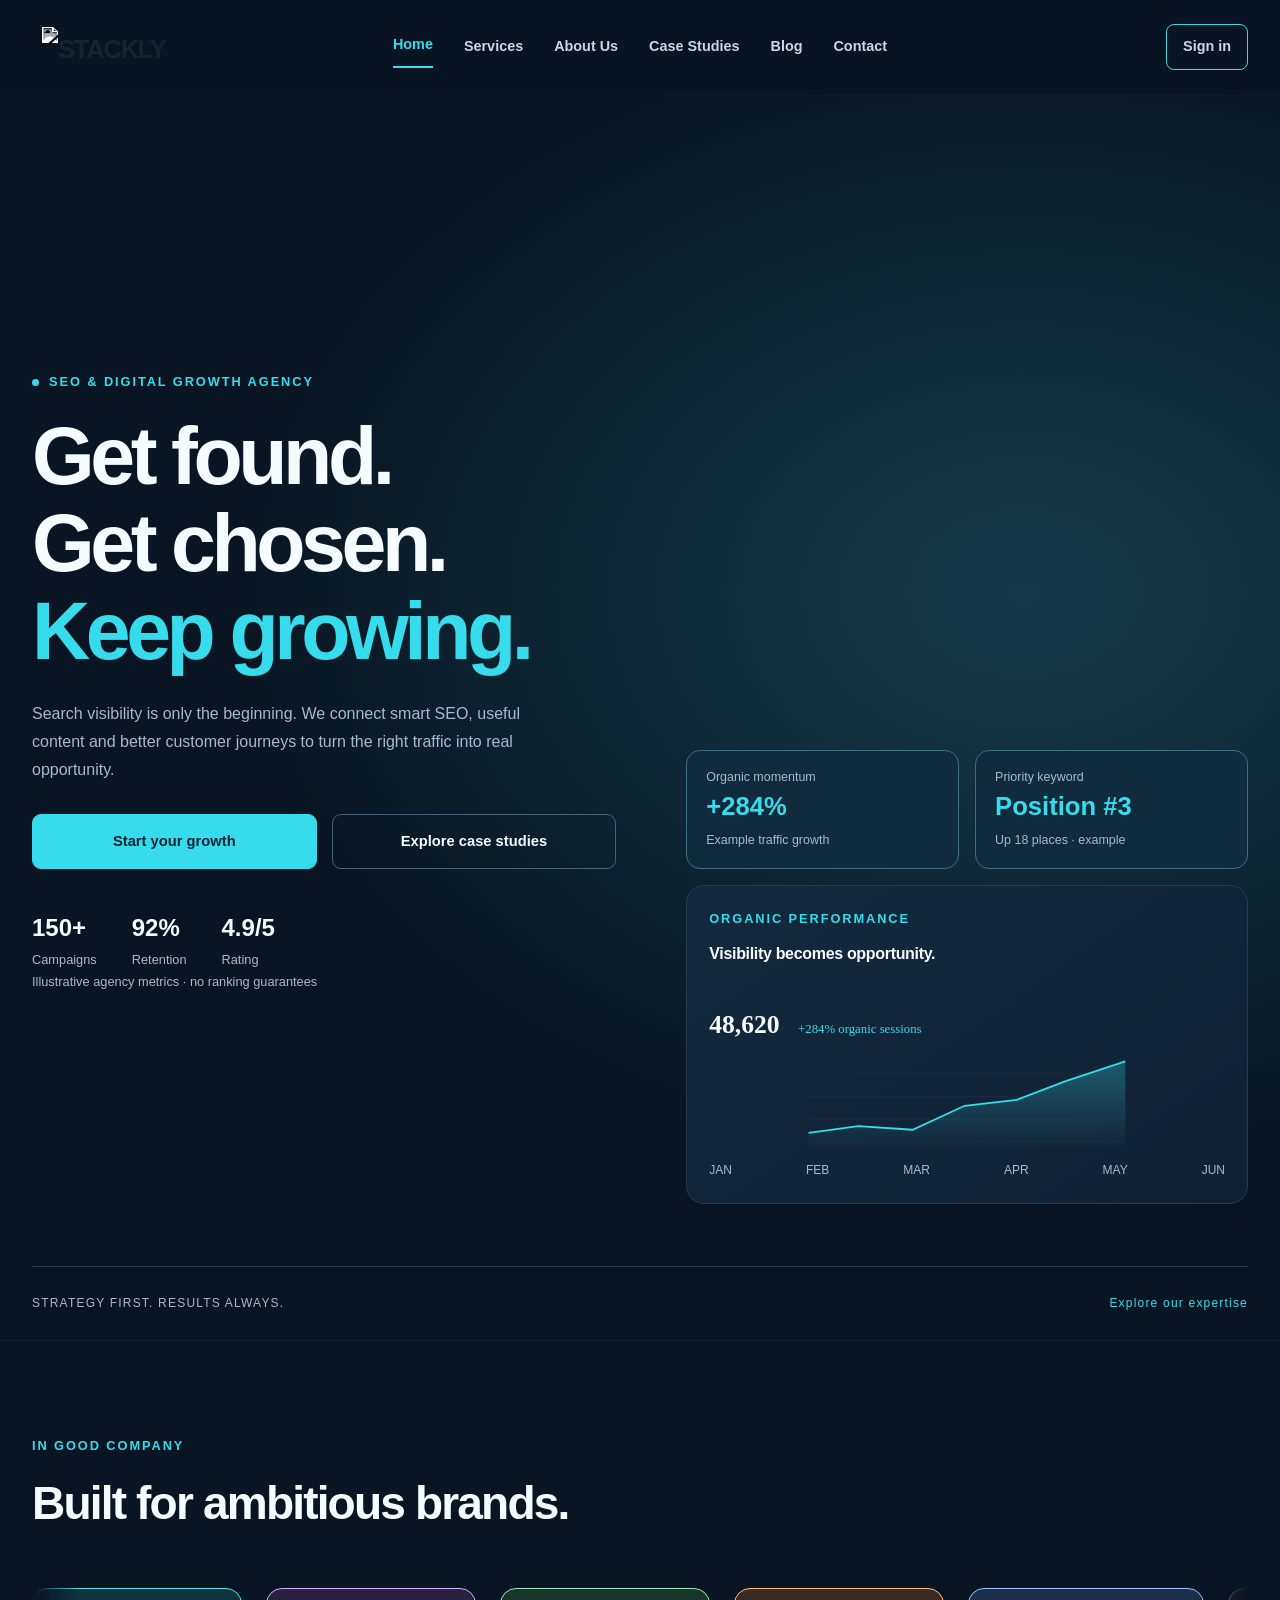
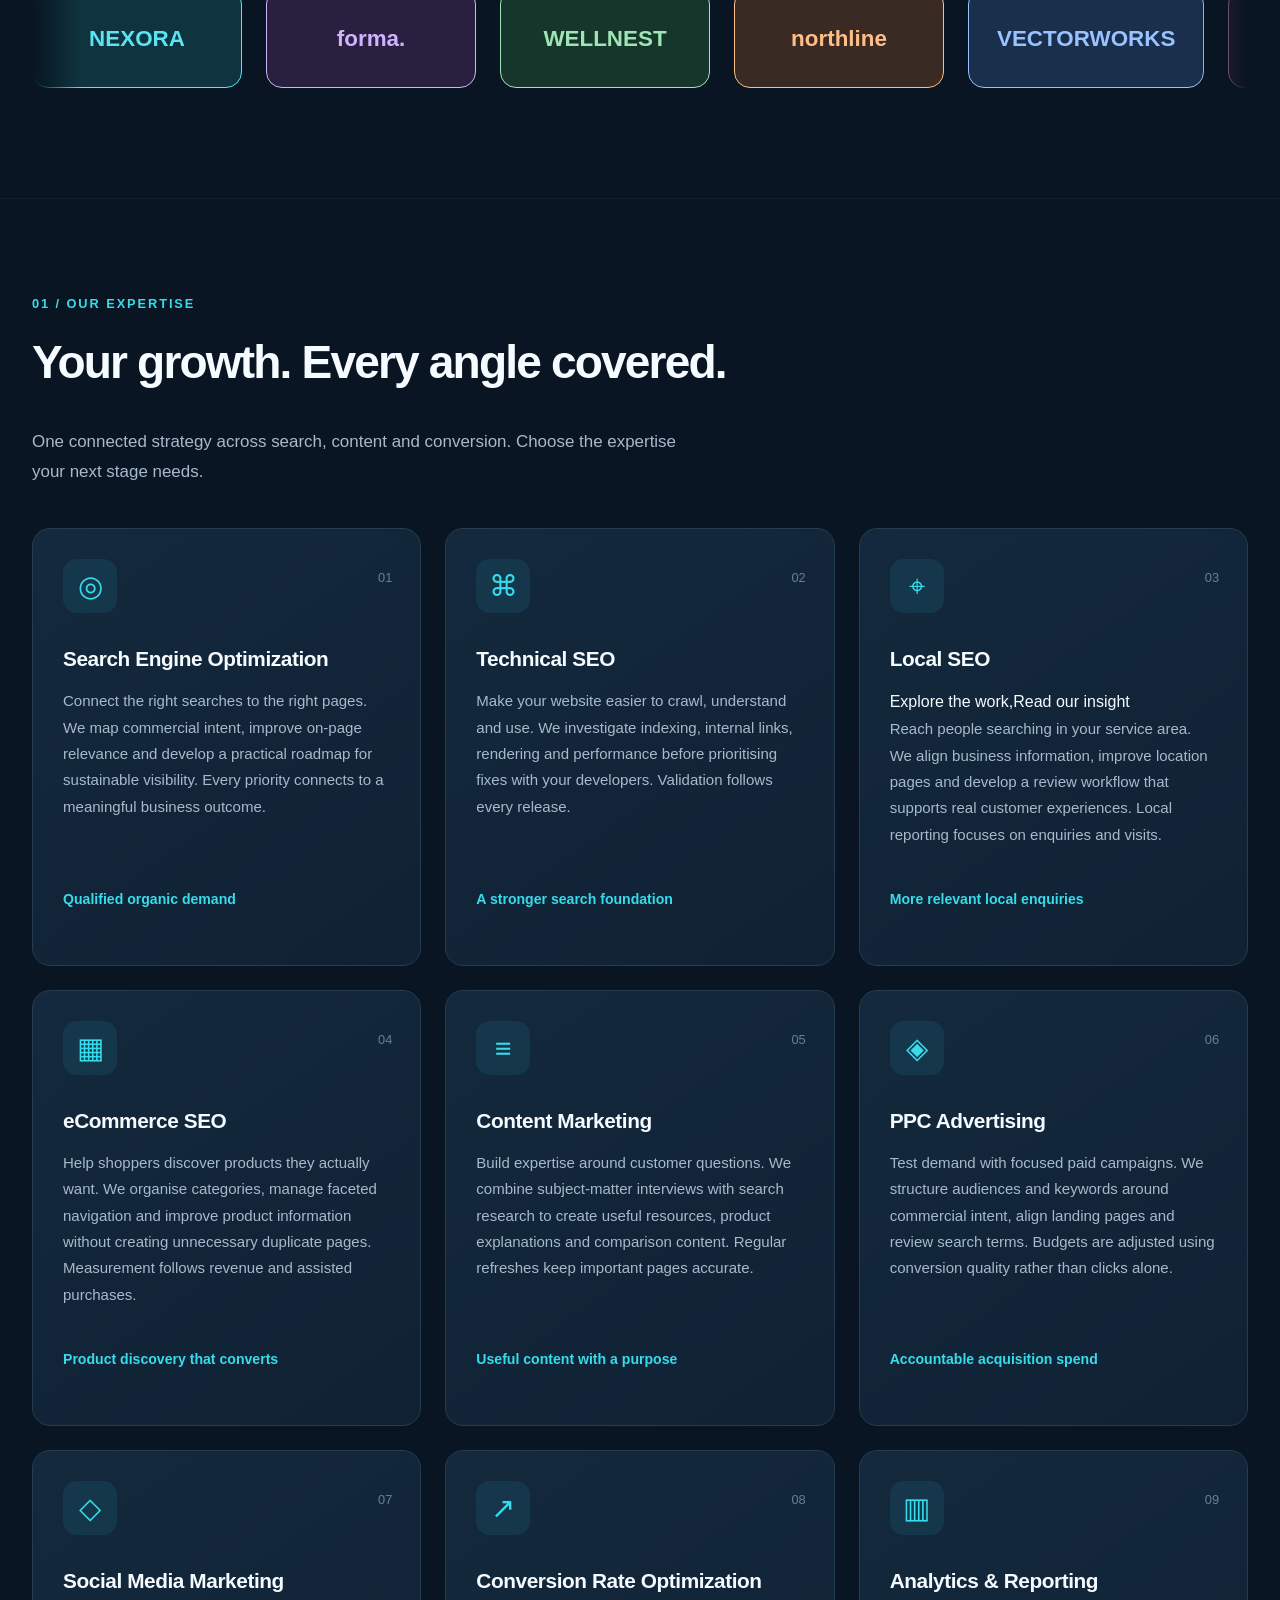
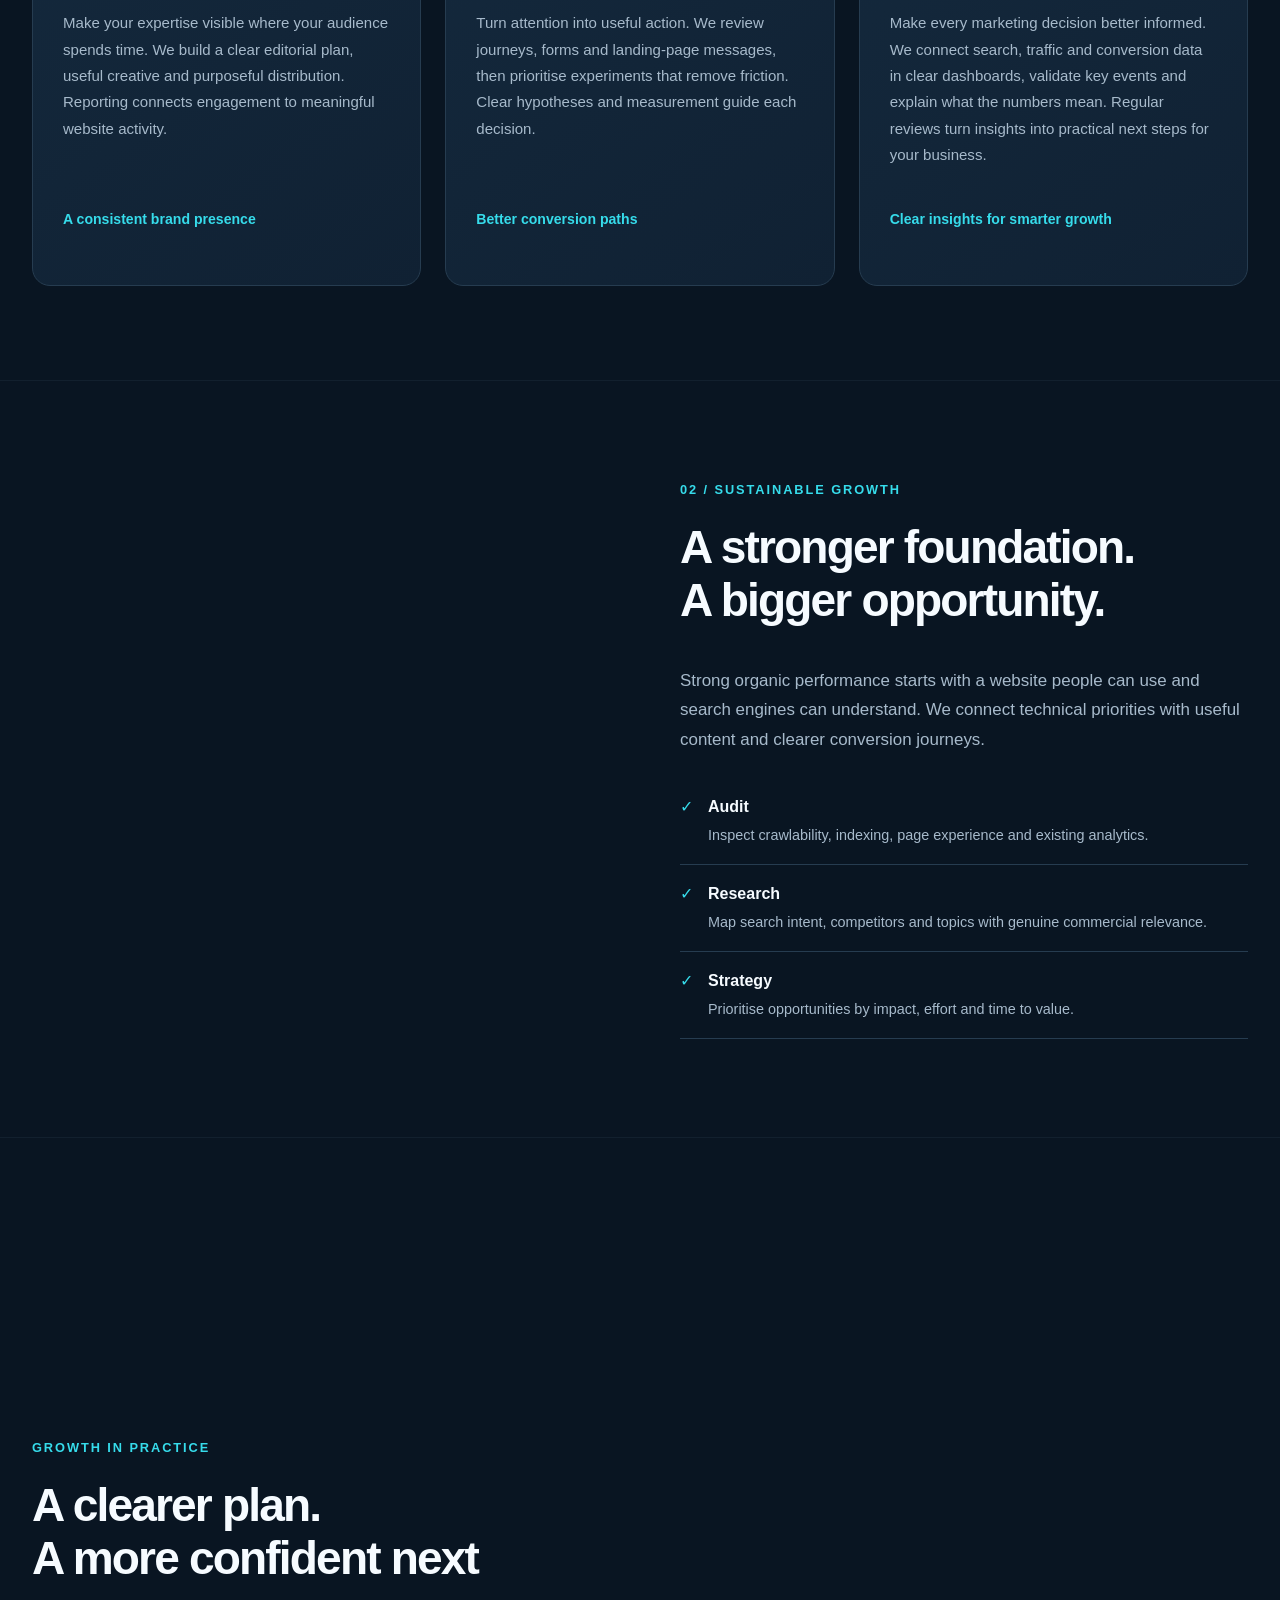
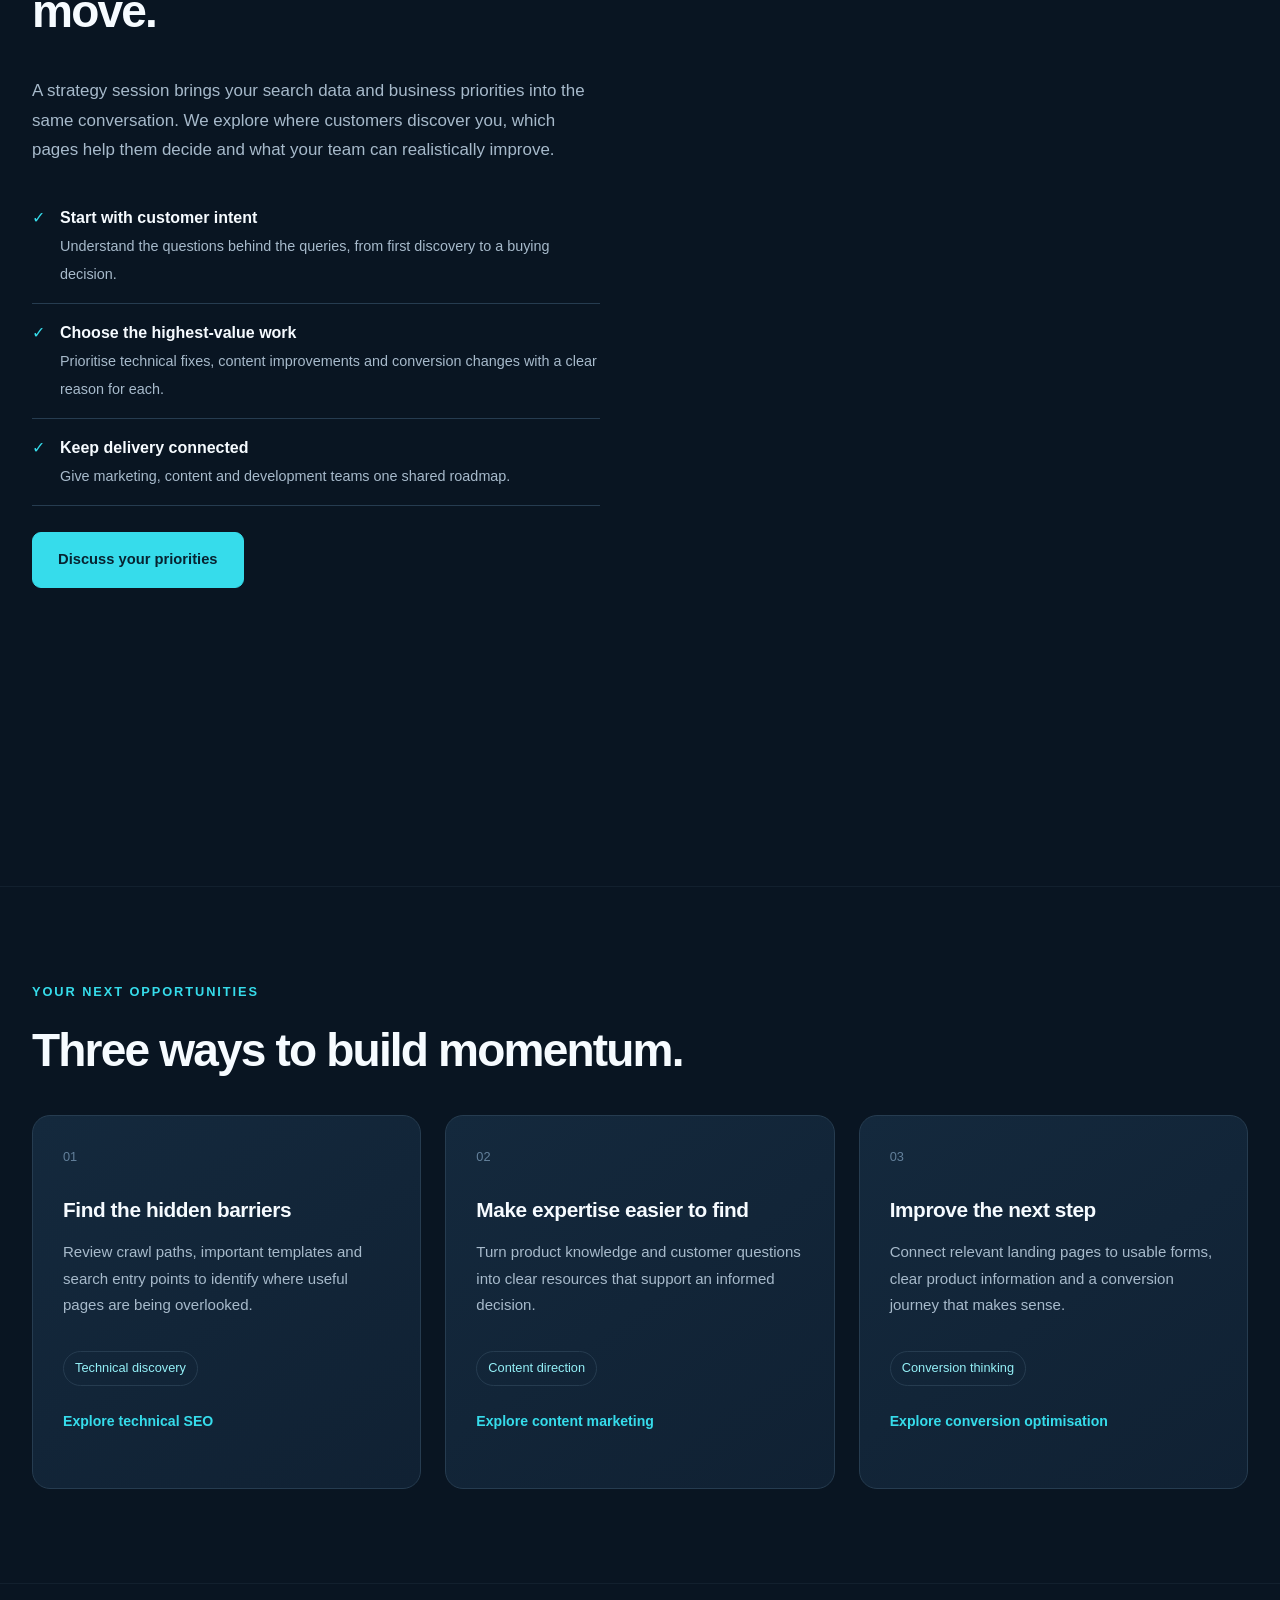
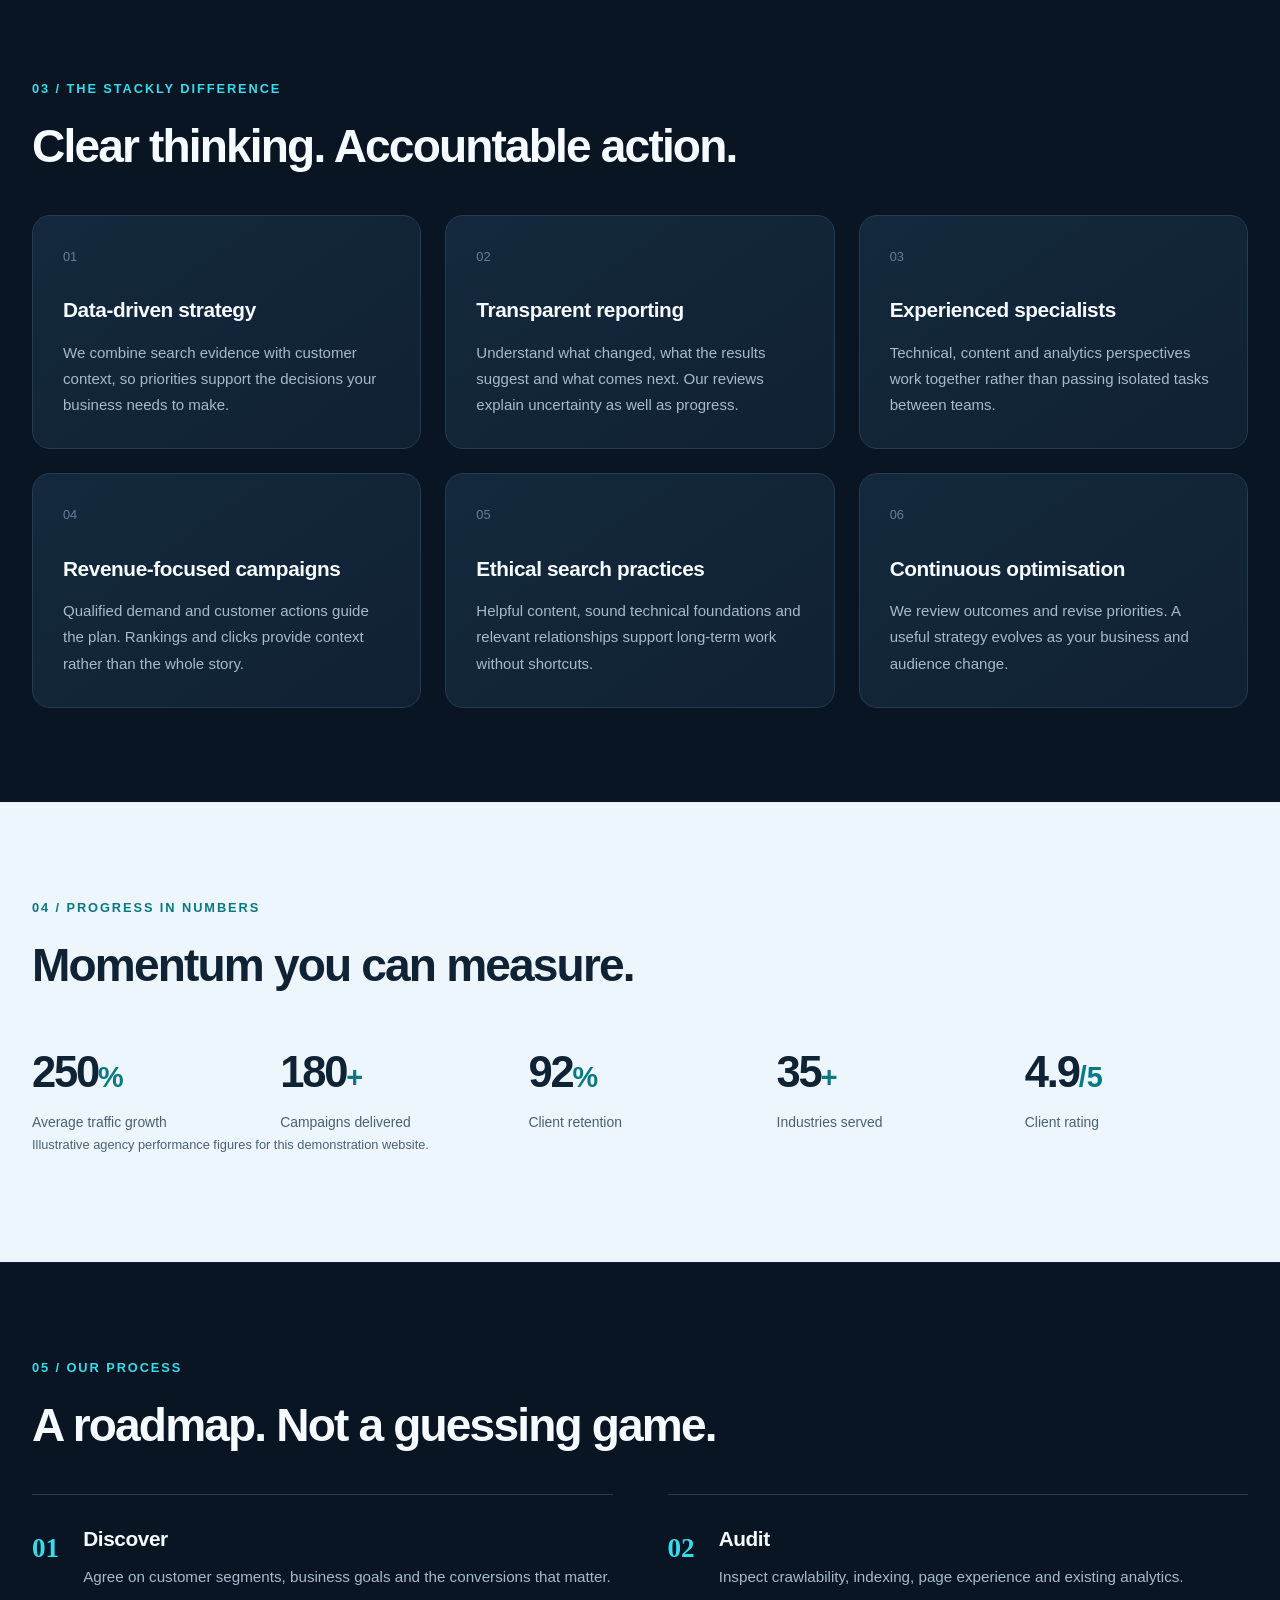
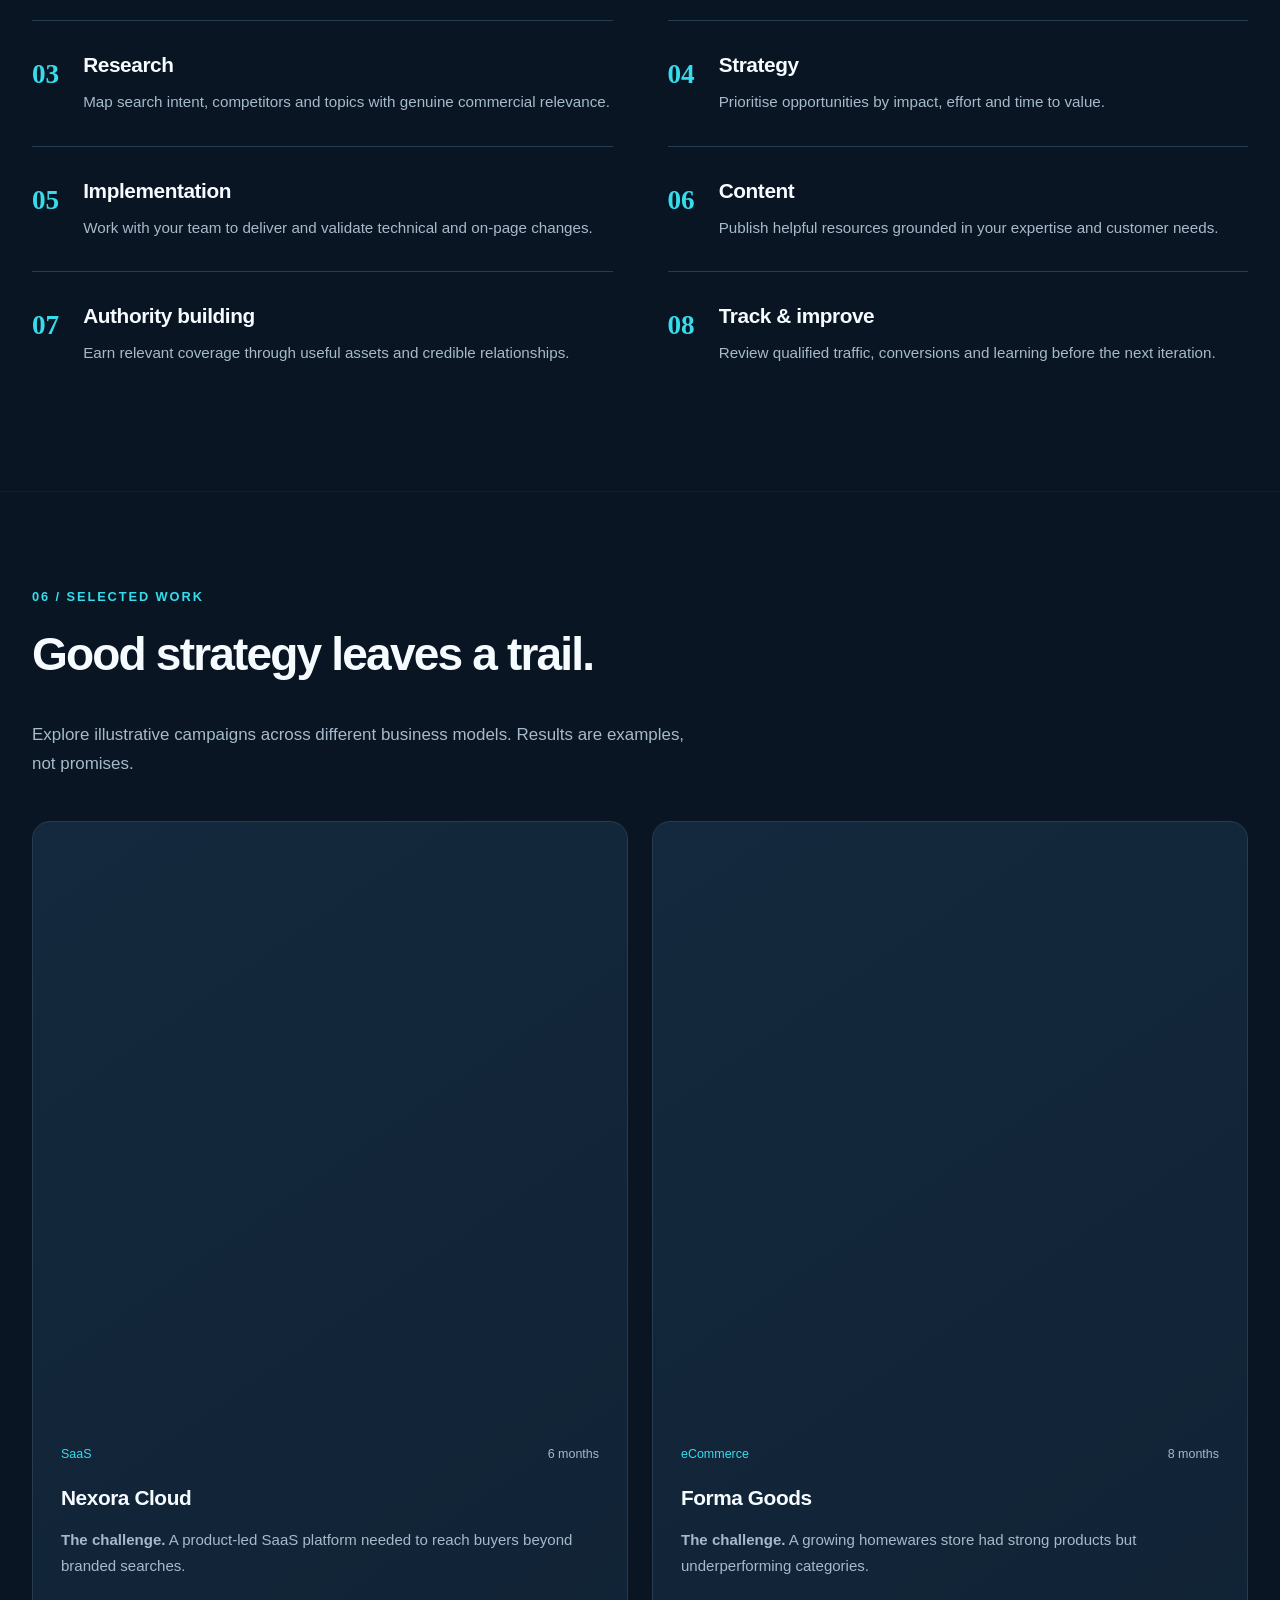
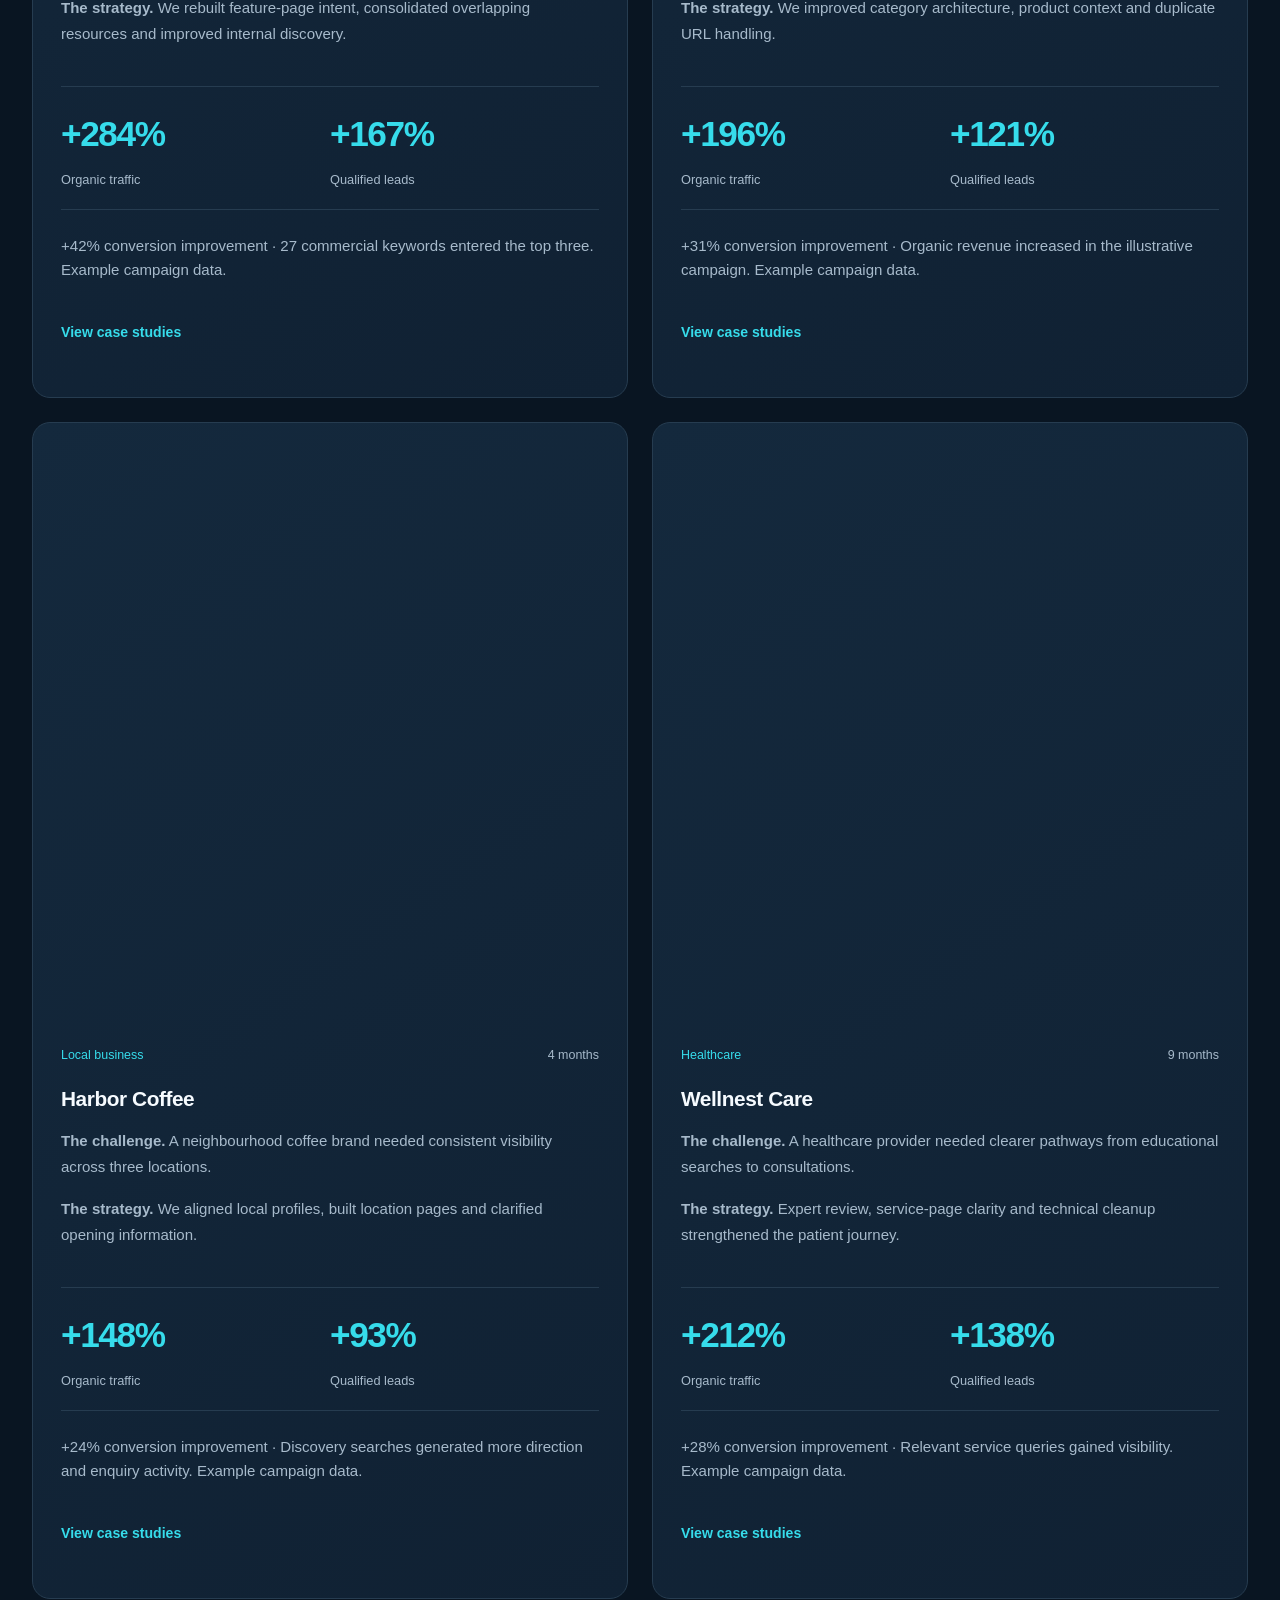
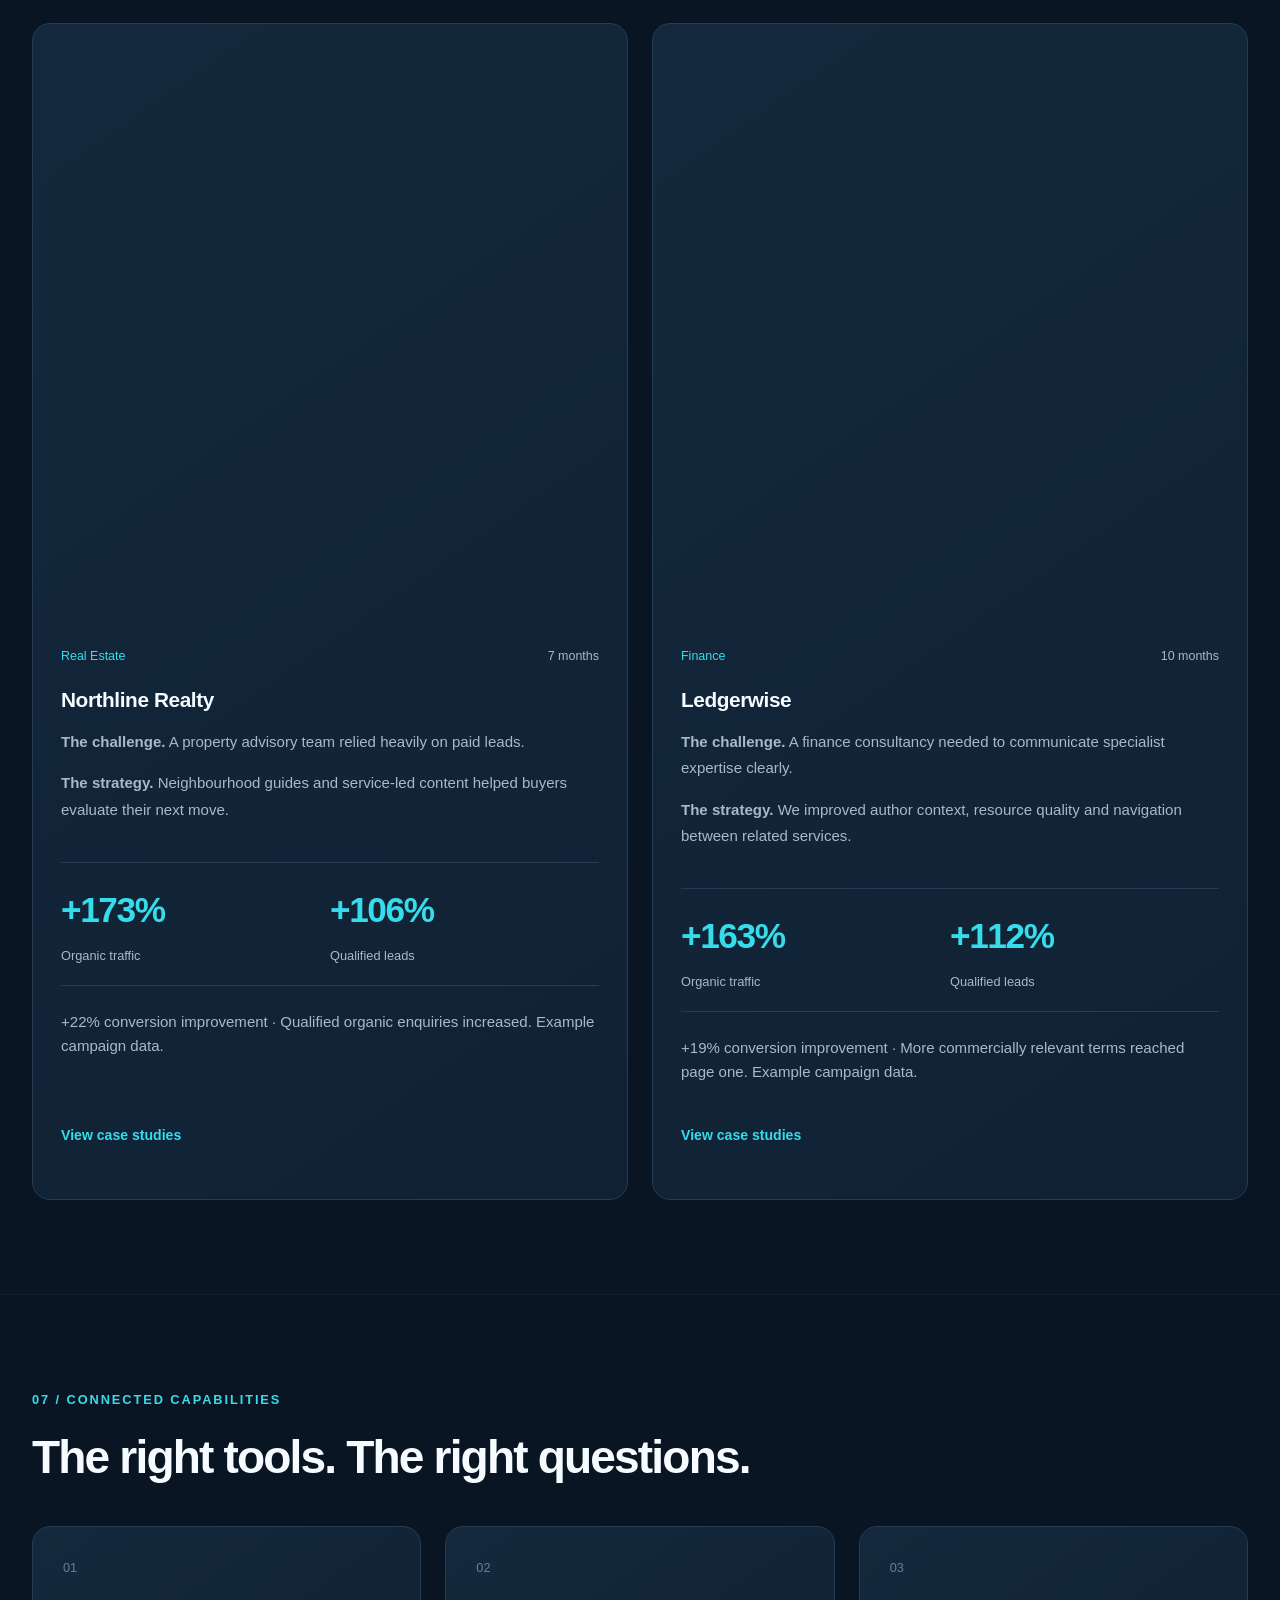
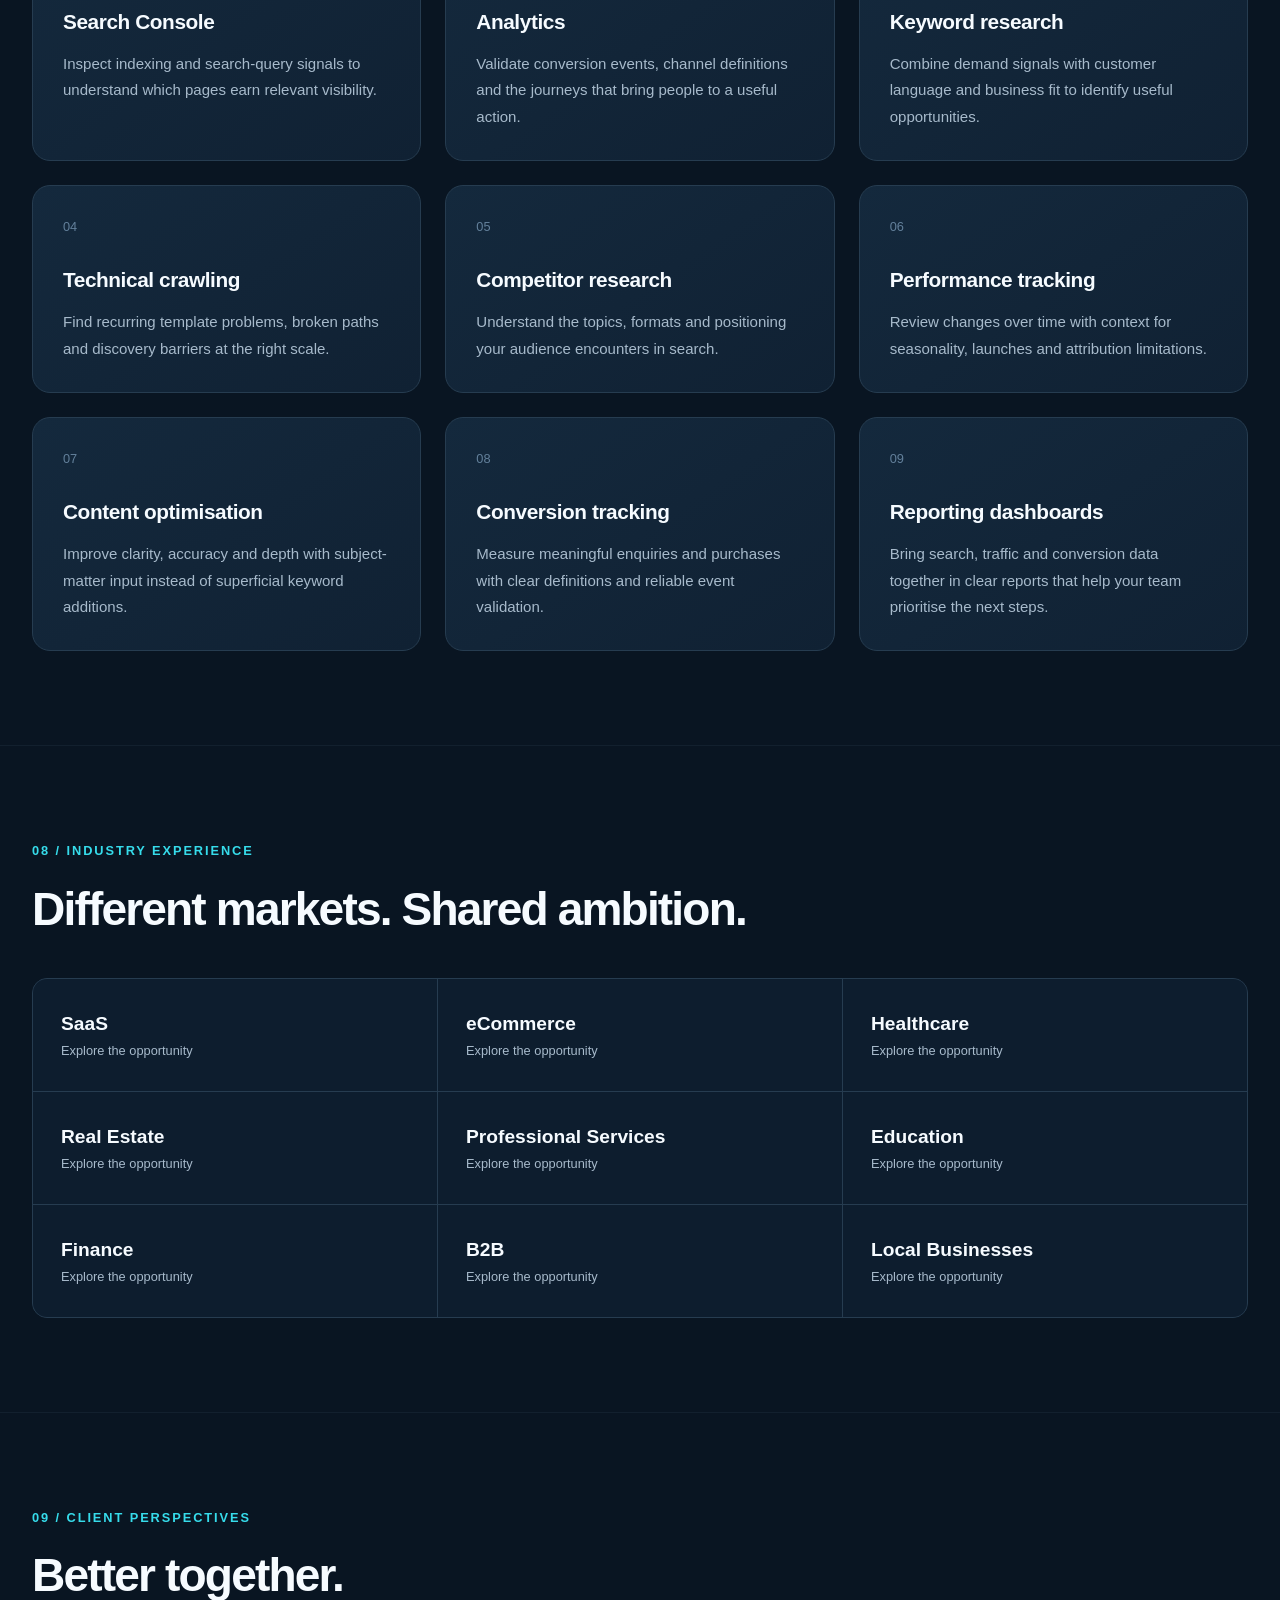
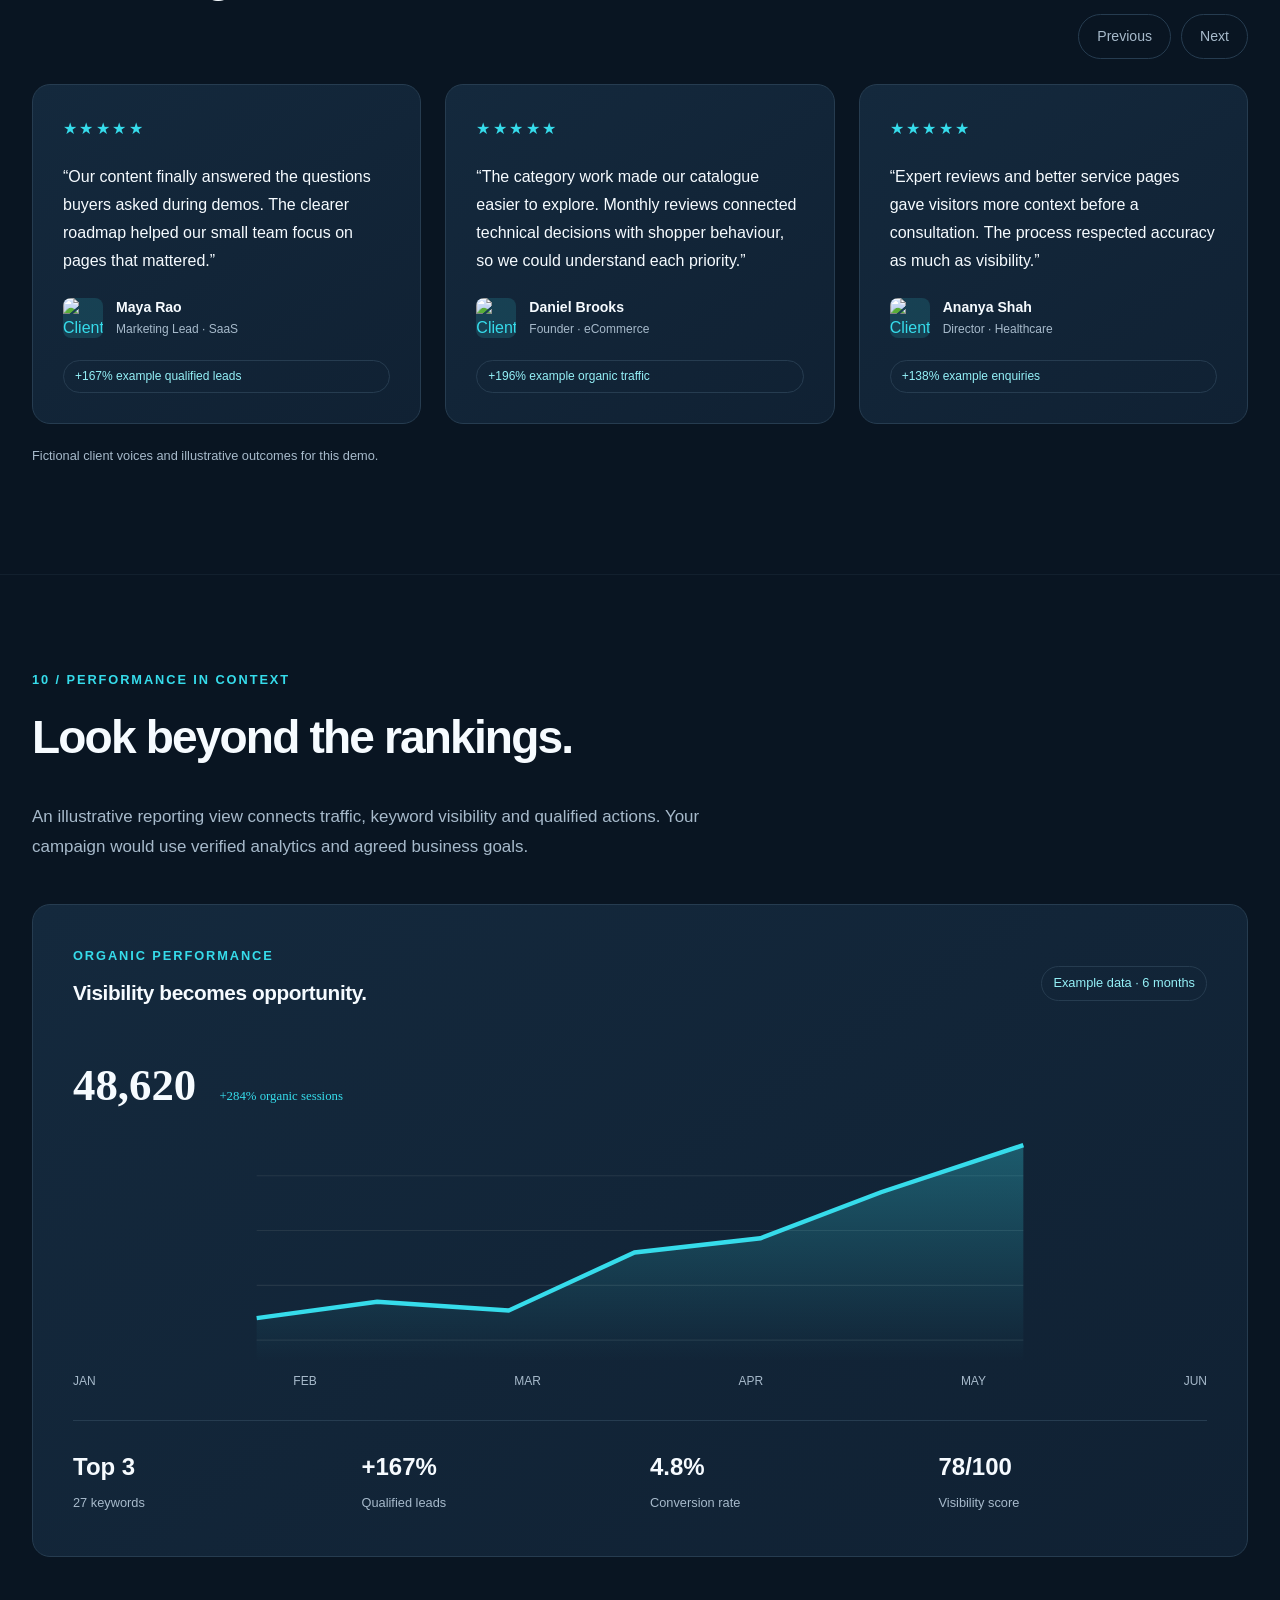
==== commit 9594a074: "Update index.html" ====
--- a/index.html
+++ b/index.html
@@ -36,9 +36,9 @@
       rel="icon"
       type="image/svg+xml"
     />
-    <link href="assets/css/style.css" rel="stylesheet" />
-    <link href="assets/css/responsive.css" rel="stylesheet" />
-    <link href="assets/css/animations.css" rel="stylesheet" />
+    <link href="css/style.css" rel="stylesheet" />
+    <link href="css/responsive.css" rel="stylesheet" />
+    <link href="css/animations.css" rel="stylesheet" />
     <script type="application/ld+json">
       {
         "@context": "https://schema.org",
@@ -47,7 +47,7 @@
         "description": "SEO and digital marketing agency demonstration website"
       }
     </script>
-    <link href="assets/css/portal.css" rel="stylesheet" />
+    <link href="css/portal.css" rel="stylesheet" />
   </head>
   <body>
     <a class="skip" href="#main">Skip to content</a>
@@ -59,7 +59,7 @@
           ><img
             alt="STACKLY"
             height="50"
-            src="assets/images/logos/stackly.webp"
+            src="images/logos/stackly.webp"
             width="173" /></a
         ><button
           aria-controls="navigation"
--- a/css/style.css
+++ b/css/style.css
@@ -0,0 +1,1335 @@
+@import url("https://fonts.googleapis.com/css2?family=DM+Sans:wght@400;500;600;700&family=Manrope:wght@400;500;600;700;800&display=swap");
+:root {
+  --bg: #091522;
+  --dark: #0d1d2e;
+  --card: #112438;
+  --accent: #36dceb;
+  --accent2: #94f0f7;
+  --white: #f6fbff;
+  --muted: #a7bacb;
+  --border: #263c50;
+  --light: #edf6fc;
+  --ink: #102335;
+  --radius: 18px;
+}
+* {
+  box-sizing: border-box;
+}
+html {
+  scroll-behavior: smooth;
+  scroll-padding-top: 110px;
+}
+body {
+  margin: 0;
+  background: var(--bg);
+  color: var(--white);
+  font:
+    16px/1.75 "DM Sans",
+    Arial,
+    sans-serif;
+}
+h1,
+h2,
+h3,
+.brand {
+  font-family: Manrope, Arial, sans-serif;
+}
+h1,
+h2,
+h3,
+p {
+  margin-top: 0;
+}
+h1 {
+  font-size: clamp(3rem, 6.3vw, 6rem);
+  line-height: 1.08;
+  letter-spacing: -0.055em;
+  font-weight: 800;
+}
+h2 {
+  font-size: clamp(2rem, 3.6vw, 3.6rem);
+  line-height: 1.15;
+  letter-spacing: -0.04em;
+  font-weight: 800;
+}
+h3 {
+  font-size: 1.3rem;
+  line-height: 1.35;
+  letter-spacing: -0.02em;
+}
+p {
+  color: var(--muted);
+}
+a {
+  color: inherit;
+  text-decoration: none;
+}
+button,
+input,
+select,
+textarea {
+  font: inherit;
+}
+button,
+a,
+input,
+select,
+textarea {
+  -webkit-tap-highlight-color: transparent;
+}
+button {
+  cursor: pointer;
+}
+button:focus-visible,
+a:focus-visible,
+input:focus-visible,
+select:focus-visible,
+textarea:focus-visible {
+  outline: 3px solid var(--accent);
+  outline-offset: 5px;
+}
+em {
+  font-style: normal;
+  color: var(--accent);
+}
+img {
+  display: block;
+  width: 100%;
+  height: auto;
+  object-fit: cover;
+}
+svg {
+  max-width: 100%;
+}
+[hidden] {
+  display: none !important;
+}
+.container {
+  width: min(1240px, calc(100% - 64px));
+  margin: auto;
+}
+.section {
+  padding: 94px 0;
+  border-top: 1px solid rgba(130, 166, 195, 0.08);
+}
+.section-head {
+  max-width: 780px;
+  margin-bottom: 42px;
+}
+.section-head p {
+  max-width: 680px;
+  font-size: 1.06rem;
+}
+.eyebrow {
+  display: block;
+  color: var(--accent);
+  font-size: 0.8rem;
+  font-weight: 700;
+  letter-spacing: 0.15em;
+  margin-bottom: 20px;
+}
+.fine {
+  font-size: 0.8rem;
+  color: var(--muted);
+  line-height: 1.6;
+}
+.badge {
+  display: inline-block;
+  padding: 5px 11px;
+  border: 1px solid var(--border);
+  border-radius: 30px;
+  color: var(--accent2);
+  font-size: 0.8rem;
+}
+.skip {
+  position: absolute;
+  top: -100px;
+  left: 20px;
+  z-index: 200;
+  padding: 10px;
+  background: var(--accent);
+  color: var(--bg);
+}
+.skip:focus {
+  top: 10px;
+}
+.site-header {
+  height: 94px;
+  position: sticky;
+  top: 0;
+  z-index: 90;
+  background: rgba(9, 21, 34, 0.85);
+  transition: 0.3s;
+  backdrop-filter: blur(18px);
+}
+.site-header.scrolled {
+  height: 80px;
+  box-shadow: 0 10px 35px #0004;
+  border-bottom: 1px solid var(--border);
+}
+.nav-wrap {
+  height: 100%;
+  display: flex;
+  align-items: center;
+  justify-content: space-between;
+  gap: 25px;
+  position: relative;
+}
+.brand {
+  display: inline-flex;
+  align-items: center;
+  gap: 10px;
+  font-weight: 800;
+  font-size: 1.6rem;
+  letter-spacing: -0.05em;
+}
+.brand-mark {
+  display: grid;
+  place-items: center;
+  width: 35px;
+  height: 35px;
+  border-radius: 10px;
+  background: var(--accent);
+  color: var(--bg);
+  font-size: 1.4rem;
+  transform: skew(-8deg);
+}
+.brand-dot {
+  color: var(--accent);
+  margin-left: -8px;
+}
+nav {
+  display: flex;
+  gap: 31px;
+}
+#navigation {
+  position: absolute;
+  inset: 0;
+  align-items: center;
+  justify-content: center;
+}
+#navigation .nav-signin {
+  position: absolute;
+  right: 0;
+}
+nav a {
+  position: relative;
+  font-size: 0.9rem;
+  font-weight: 600;
+  padding: 12px 0;
+  color: #cad8e4;
+  transition: 0.3s;
+}
+nav a:after {
+  content: "";
+  position: absolute;
+  bottom: 2px;
+  left: 0;
+  width: 100%;
+  height: 2px;
+  background: var(--accent);
+  transform: scaleX(0);
+  transform-origin: left;
+  transition: 0.3s;
+}
+nav a:hover,
+nav a[aria-current] {
+  color: var(--accent);
+  transform: translateY(-2px);
+}
+nav a:hover:after,
+nav a[aria-current]:after {
+  transform: scaleX(1);
+}
+.menu-toggle {
+  display: none;
+}
+.trust-strip {
+  padding: 13px 0;
+  border-block: 1px solid var(--border);
+  font-size: 0.8rem;
+  color: var(--muted);
+}
+.trust-strip .container {
+  display: flex;
+  justify-content: space-between;
+  gap: 15px;
+}
+.trust-strip b {
+  color: var(--accent);
+  margin: 0 10px;
+}
+.home-hero {
+  position: relative;
+  overflow: hidden;
+  padding: 78px 0 0;
+  background: radial-gradient(ellipse at 80% 40%, #153b48 0, transparent 55%);
+}
+.hero-grid {
+  display: grid;
+  grid-template-columns: 1.04fr 1fr;
+  gap: 70px;
+  align-items: center;
+}
+.hero-copy h1 {
+  margin-bottom: 25px;
+}
+.hero-copy > p {
+  max-width: 540px;
+}
+.hero-copy .eyebrow {
+  display: flex;
+  gap: 10px;
+  align-items: center;
+}
+.eyebrow i {
+  width: 7px;
+  height: 7px;
+  background: var(--accent);
+  border-radius: 50%;
+}
+.button-row {
+  display: flex;
+  gap: 15px;
+  flex-wrap: wrap;
+  margin: 30px 0;
+}
+.button {
+  display: inline-flex;
+  align-items: center;
+  justify-content: center;
+  padding: 14px 25px;
+  background: var(--accent);
+  color: #072331;
+  border: 1px solid var(--accent);
+  border-radius: 9px;
+  font-size: 0.92rem;
+  font-weight: 700;
+  transition:
+    transform 0.35s,
+    box-shadow 0.35s,
+    background 0.35s;
+}
+.button:hover {
+  transform: translateY(-3px);
+  box-shadow: 0 7px 30px #36dceb35;
+  background: var(--accent2);
+}
+.button.secondary {
+  background: transparent;
+  border-color: #466178;
+  color: var(--white);
+}
+.button.secondary:hover {
+  border-color: var(--accent);
+  color: var(--accent);
+}
+.hero-trust {
+  display: flex;
+  gap: 35px;
+  margin-top: 38px;
+}
+.hero-trust span {
+  font-size: 0.8rem;
+  color: var(--muted);
+}
+.hero-trust b {
+  display: block;
+  font-size: 1.5rem;
+  color: var(--white);
+}
+.hero-visual {
+  position: relative;
+  padding: 15px 0 125px;
+}
+.hero-visual > img {
+  height: 385px;
+  border-radius: 24px;
+  filter: brightness(0.75);
+}
+.floating {
+  position: absolute;
+  background: #102b3de8;
+  border: 1px solid #3b7082;
+  border-radius: 14px;
+  padding: 18px 23px;
+  backdrop-filter: blur(16px);
+  box-shadow: 0 20px 45px #0004;
+  z-index: 2;
+}
+.floating span,
+.floating small {
+  display: block;
+  font-size: 0.78rem;
+  color: var(--muted);
+}
+.floating b {
+  display: block;
+  color: var(--accent);
+  font-size: 2rem;
+  line-height: 1.4;
+}
+.metric-float {
+  top: 0;
+  right: -25px;
+}
+.keyword-float {
+  top: 155px;
+  left: -30px;
+}
+.keyword-float b {
+  font-size: 1.3rem;
+}
+.hero-chart {
+  position: absolute;
+  bottom: 0;
+  left: 35px;
+  right: -10px;
+}
+.hero-chart .analytics {
+  padding: 22px;
+}
+.hero-chart h3 {
+  font-size: 1rem;
+}
+.hero-chart .chart-value {
+  font-size: 1.6rem;
+}
+.hero-chart .chart {
+  height: 95px;
+}
+.hero-chart .mini-metrics {
+  display: none;
+}
+.hero-chart .chart-top .badge {
+  display: none;
+}
+.hero-bottom {
+  border-top: 1px solid var(--border);
+  margin-top: 62px;
+  padding: 26px 0;
+  display: flex;
+  justify-content: space-between;
+  font-size: 0.75rem;
+  letter-spacing: 0.1em;
+  color: var(--muted);
+}
+.hero-bottom a {
+  color: var(--accent);
+}
+.logo-row {
+  display: flex;
+  justify-content: space-between;
+  align-items: center;
+  gap: 30px;
+  flex-wrap: wrap;
+  font-family: Manrope, sans-serif;
+  font-size: 1.55rem;
+  font-weight: 800;
+  color: #9caec0;
+}
+.grid {
+  display: grid;
+  grid-template-columns: repeat(3, minmax(0, 1fr));
+  gap: 24px;
+}
+.grid.two {
+  grid-template-columns: repeat(2, minmax(0, 1fr));
+}
+.card {
+  position: relative;
+  border: 1px solid var(--border);
+  border-radius: var(--radius);
+  background: linear-gradient(145deg, #14293d, #102133);
+  padding: 30px;
+  overflow: hidden;
+  transition:
+    transform 0.35s cubic-bezier(0.2, 0.7, 0.3, 1),
+    border-color 0.35s,
+    box-shadow 0.35s;
+}
+.card:hover {
+  transform: translateY(-8px);
+  border-color: #36dceb90;
+  box-shadow:
+    0 20px 45px #0003,
+    inset 0 0 70px #36dceb07;
+}
+.card p:last-child {
+  margin-bottom: 0;
+}
+.card-index {
+  display: block;
+  color: #63809b;
+  font-size: 0.8rem;
+  margin-bottom: 28px;
+}
+.card h3 {
+  margin-bottom: 15px;
+}
+.card p {
+  font-size: 0.94rem;
+}
+.icon {
+  display: grid;
+  place-items: center;
+  background: #36dceb15;
+  width: 54px;
+  height: 54px;
+  color: var(--accent);
+  border-radius: 14px;
+  font-size: 1.8rem;
+  margin-bottom: 32px;
+  transition: 0.3s;
+}
+.card:hover .icon {
+  transform: rotate(-5deg);
+}
+.services-grid .card-index {
+  position: absolute;
+  top: 38px;
+  right: 28px;
+}
+.text-link {
+  display: inline-block;
+  margin-top: 15px;
+  font-size: 0.88rem;
+  font-weight: 700;
+  color: var(--accent);
+  background: none;
+  border: 0;
+  padding: 0;
+  text-align: left;
+}
+.text-link:hover {
+  color: white;
+}
+.split {
+  display: grid;
+  grid-template-columns: 1fr 1fr;
+  gap: 80px;
+  align-items: center;
+}
+.split .section-head {
+  margin-bottom: 24px;
+}
+.image-frame {
+  border-radius: 22px;
+  overflow: hidden;
+  position: relative;
+}
+.image-frame img {
+  height: 490px;
+  transition: 0.5s;
+}
+.image-frame:hover img {
+  transform: scale(1.04);
+}
+.reverse .image-frame {
+  order: 2;
+}
+.check-list {
+  list-style: none;
+  padding: 0;
+  margin: 0;
+}
+.check-list li {
+  position: relative;
+  padding: 15px 0 15px 28px;
+  border-bottom: 1px solid var(--border);
+}
+.check-list li:before {
+  content: "✓";
+  position: absolute;
+  left: 0;
+  color: var(--accent);
+}
+.check-list b {
+  display: block;
+}
+.check-list span {
+  color: var(--muted);
+  font-size: 0.9rem;
+}
+.light {
+  background: var(--light);
+  color: var(--ink);
+}
+.light p {
+  color: #496074;
+}
+.light .eyebrow {
+  color: #087882;
+}
+.metrics {
+  display: grid;
+  grid-template-columns: repeat(5, 1fr);
+  gap: 25px;
+}
+.metrics strong {
+  font-size: clamp(2rem, 3.4vw, 3.5rem);
+  letter-spacing: -0.05em;
+}
+.metrics b {
+  font-size: 1.8rem;
+  color: var(--accent);
+}
+.light .metrics b {
+  color: #087882;
+}
+.metrics span {
+  display: block;
+  font-size: 0.87rem;
+  color: var(--muted);
+}
+.light .metrics span {
+  color: #496074;
+}
+.timeline {
+  display: grid;
+  grid-template-columns: 1fr 1fr;
+  gap: 0 55px;
+}
+.timeline article {
+  display: flex;
+  gap: 24px;
+  padding: 30px 0;
+  border-top: 1px solid var(--border);
+}
+.timeline article > span {
+  font-family: Manrope;
+  font-weight: 700;
+  font-size: 1.7rem;
+  color: var(--accent);
+}
+.timeline h3 {
+  margin: 0 0 10px;
+}
+.timeline p {
+  font-size: 0.95rem;
+  margin-bottom: 0;
+}
+.case-card,
+.article-card,
+.team-grid .card {
+  padding: 0;
+}
+.case-card > img {
+  height: 255px;
+  transition: 0.4s;
+}
+.card:hover > img {
+  transform: scale(1.035);
+}
+.card-body {
+  padding: 28px;
+}
+.card-meta {
+  display: flex;
+  justify-content: space-between;
+  gap: 10px;
+  color: var(--muted);
+  font-size: 0.78rem;
+  margin-bottom: 18px;
+}
+.card-meta span:first-child {
+  color: var(--accent);
+}
+.result-row {
+  display: grid;
+  grid-template-columns: 1fr 1fr;
+  border-block: 1px solid var(--border);
+  padding: 16px 0;
+  margin: 24px 0;
+}
+.result-row strong {
+  display: block;
+  color: var(--accent);
+  font-size: 2.2rem;
+  letter-spacing: -0.04em;
+}
+.result-row span {
+  color: var(--muted);
+  font-size: 0.8rem;
+}
+.industry-grid {
+  display: grid;
+  grid-template-columns: repeat(3, 1fr);
+  gap: 1px;
+  background: var(--border);
+  border: 1px solid var(--border);
+  border-radius: 15px;
+  overflow: hidden;
+}
+.industry-grid a {
+  display: block;
+  padding: 28px;
+  background: var(--dark);
+  font-size: 1.2rem;
+  font-weight: 700;
+  transition: 0.3s;
+}
+.industry-grid a span {
+  display: block;
+  font-size: 0.8rem;
+  font-weight: 400;
+  color: var(--muted);
+}
+.industry-grid a:hover {
+  background: #163b4b;
+  color: var(--accent);
+}
+.testimonials {
+  display: flex;
+  gap: 24px;
+  overflow: auto;
+  scroll-snap-type: x mandatory;
+  padding: 10px 0 22px;
+  scrollbar-width: thin;
+  scrollbar-color: #3a5c72 var(--bg);
+}
+.testimonial {
+  flex: 0 0 calc(33.333% - 16px);
+  scroll-snap-align: start;
+  margin: 0;
+  display: flex;
+  flex-direction: column;
+}
+.stars {
+  color: var(--accent);
+  letter-spacing: 0.15em;
+}
+.testimonial blockquote {
+  margin: 20px 0;
+  font-size: 1rem;
+  flex: 1;
+}
+.testimonial figcaption {
+  display: flex;
+  gap: 13px;
+  align-items: center;
+}
+.avatar {
+  width: 40px;
+  height: 40px;
+  display: grid;
+  place-items: center;
+  background: #36dceb25;
+  border-radius: 50%;
+  color: var(--accent);
+}
+.testimonial figcaption b {
+  display: block;
+  font-size: 0.88rem;
+}
+.testimonial figcaption div > span {
+  display: block;
+  font-size: 0.75rem;
+  color: var(--muted);
+}
+.testimonial .badge {
+  margin-top: 20px;
+  font-size: 0.75rem;
+}
+.testimonial-controls {
+  display: flex;
+  justify-content: flex-end;
+  gap: 10px;
+  margin: -30px 0 15px;
+}
+.testimonial-controls button,
+.filter-button,
+.topic-tags button {
+  background: transparent;
+  color: var(--muted);
+  border: 1px solid var(--border);
+  border-radius: 30px;
+  padding: 9px 18px;
+  font-size: 0.88rem;
+  transition: 0.3s;
+}
+.testimonial-controls button:hover,
+.filter-button:hover,
+.topic-tags button:hover {
+  border-color: var(--accent);
+  color: var(--accent);
+}
+.analytics {
+  padding: 40px;
+}
+.chart-top {
+  display: flex;
+  justify-content: space-between;
+  gap: 20px;
+  align-items: center;
+}
+.chart-top .eyebrow {
+  margin-bottom: 12px;
+}
+.chart-value {
+  font-family: Manrope;
+  font-size: 2.8rem;
+  font-weight: 800;
+  margin: 24px 0 8px;
+}
+.chart-value span {
+  font: 500 0.8rem "DM Sans";
+  color: var(--accent);
+  margin-left: 12px;
+}
+.chart {
+  width: 100%;
+  height: 230px;
+}
+.chart-months {
+  display: flex;
+  justify-content: space-between;
+  color: var(--muted);
+  font-size: 0.75rem;
+}
+.mini-metrics {
+  display: grid;
+  grid-template-columns: repeat(4, 1fr);
+  margin-top: 28px;
+  border-top: 1px solid var(--border);
+  padding-top: 25px;
+  gap: 20px;
+}
+.mini-metrics b {
+  display: block;
+  font-size: 1.5rem;
+}
+.mini-metrics span {
+  font-size: 0.8rem;
+  color: var(--muted);
+}
+.article-card > img {
+  height: 220px;
+}
+.article-card h3 {
+  font-size: 1.2rem;
+}
+/* Keep article actions aligned despite different title and summary lengths. */
+.article-card:not([hidden]) {
+  display: flex;
+  flex-direction: column;
+}
+.article-card > .card-body {
+  display: flex;
+  flex-direction: column;
+  flex: 1;
+}
+.article-card > .card-body > p {
+  flex: 1;
+}
+.article-card .article-open {
+  align-self: flex-start;
+}
+
+.faq {
+  max-width: 940px;
+}
+.faq-item {
+  border-top: 1px solid var(--border);
+}
+.faq-item:last-child {
+  border-bottom: 1px solid var(--border);
+}
+.faq-item h3 {
+  margin: 0;
+}
+.faq-toggle {
+  width: 100%;
+  display: flex;
+  gap: 20px;
+  justify-content: space-between;
+  text-align: left;
+  background: none;
+  border: 0;
+  color: var(--white);
+  padding: 23px 0;
+  font-size: 1.1rem;
+  font-weight: 600;
+}
+.faq-toggle span {
+  color: var(--accent);
+}
+.faq-item p {
+  margin: 0 0 22px;
+  max-width: 750px;
+}
+.cta {
+  background:
+    radial-gradient(ellipse at 90% 20%, #14505a, transparent 65%), #102537;
+  text-align: center;
+}
+.cta .section-head {
+  margin: 0 auto 30px;
+}
+.cta .section-head p {
+  margin: auto;
+}
+.cta-notes {
+  display: flex;
+  justify-content: center;
+  gap: 30px;
+  flex-wrap: wrap;
+  margin-top: 25px;
+  color: var(--muted);
+  font-size: 0.8rem;
+}
+footer {
+  padding: 70px 0 0;
+  background: #06111c;
+}
+.footer-grid {
+  display: grid;
+  grid-template-columns: 2fr 1fr 1.3fr 1.5fr;
+  gap: 45px;
+}
+.footer-grid h3 {
+  font-size: 0.9rem;
+  margin-bottom: 23px;
+}
+.footer-grid > div > a:not(.brand) {
+  display: block;
+  font-size: 0.88rem;
+  color: var(--muted);
+  margin-bottom: 10px;
+}
+.footer-grid > div > a:hover {
+  color: var(--accent);
+}
+.footer-grid p {
+  font-size: 0.88rem;
+  margin-top: 20px;
+}
+.footer-bottom {
+  display: flex;
+  justify-content: space-between;
+  gap: 20px;
+  padding: 26px 0;
+  margin-top: 45px;
+  border-top: 1px solid var(--border);
+  color: var(--muted);
+  font-size: 0.75rem;
+}
+.inner-hero {
+  padding: 90px 0 75px;
+  background: radial-gradient(ellipse at 80% 20%, #164454, transparent 60%);
+  position: relative;
+}
+.inner-hero h1 {
+  font-size: clamp(3rem, 5.5vw, 5.2rem);
+  max-width: 1000px;
+}
+.inner-hero p {
+  font-size: 1.15rem;
+  max-width: 700px;
+}
+.inner-hero > img {
+  height: 400px;
+  max-width: 1240px;
+  margin: 45px auto 0;
+  border-radius: 20px;
+  filter: brightness(0.85);
+}
+.statement p {
+  font-family: Manrope;
+  font-size: clamp(1.7rem, 3vw, 2.8rem);
+  line-height: 1.5;
+  max-width: 950px;
+  color: inherit;
+}
+.big-quote {
+  font-family: Manrope;
+  font-size: clamp(2rem, 4vw, 4rem);
+  letter-spacing: -0.04em;
+  line-height: 1.3;
+  margin: 0;
+  max-width: 980px;
+  color: var(--accent2);
+}
+.big-quote cite {
+  display: block;
+  font: 400 0.9rem "DM Sans";
+  margin-top: 25px;
+  color: var(--muted);
+}
+.wide-copy {
+  max-width: 850px;
+  font-size: 1.15rem;
+}
+.team-grid {
+  grid-template-columns: repeat(4, 1fr);
+}
+.team-grid img {
+  height: 280px;
+}
+.team-grid .card-body {
+  padding: 22px;
+}
+.team-grid .eyebrow {
+  font-size: 0.7rem;
+}
+.team-grid h3 {
+  font-size: 1.1rem;
+}
+.filter-bar,
+.topic-tags {
+  display: flex;
+  flex-wrap: wrap;
+  gap: 10px;
+  margin: 25px 0;
+}
+.filter-button.active {
+  background: var(--accent);
+  color: var(--bg);
+  border-color: var(--accent);
+}
+.table-wrap {
+  overflow-x: auto;
+}
+table {
+  border-collapse: collapse;
+  width: 100%;
+  text-align: left;
+}
+caption {
+  text-align: left;
+  color: var(--muted);
+  font-size: 0.85rem;
+  margin-bottom: 15px;
+}
+th,
+td {
+  padding: 22px;
+  border-bottom: 1px solid var(--border);
+}
+th {
+  color: var(--accent);
+  background: var(--card);
+}
+td:last-child {
+  color: var(--accent);
+}
+input,
+select,
+textarea {
+  width: 100%;
+  border: 1px solid #3a5267;
+  background: #0b1c2b;
+  color: var(--white);
+  padding: 14px;
+  border-radius: 8px;
+  min-width: 0;
+}
+label {
+  display: block;
+  font-size: 0.88rem;
+  font-weight: 500;
+  margin-bottom: 9px;
+}
+.search-label {
+  max-width: 600px;
+}
+.search-label input {
+  margin-top: 10px;
+}
+.newsletter {
+  max-width: 680px;
+}
+.newsletter > div {
+  display: flex;
+  gap: 12px;
+}
+.newsletter input {
+  background: white;
+  color: var(--ink);
+  border-color: #a6bdca;
+}
+.newsletter .button {
+  white-space: nowrap;
+}
+.popular-list {
+  border-top: 1px solid var(--border);
+}
+.popular-list button {
+  display: flex;
+  justify-content: space-between;
+  gap: 20px;
+  width: 100%;
+  border: 0;
+  border-bottom: 1px solid var(--border);
+  background: none;
+  color: var(--white);
+  padding: 25px;
+  text-align: left;
+}
+.popular-list span {
+  font-size: 0.85rem;
+  color: var(--accent);
+}
+.contact-layout {
+  display: grid;
+  grid-template-columns: 0.75fr 1.4fr;
+  gap: 65px;
+  padding: 45px;
+  background: var(--card);
+  border: 1px solid var(--border);
+  border-radius: 20px;
+}
+.contact-layout aside h3 {
+  font-size: 2.2rem;
+}
+.form-grid {
+  display: grid;
+  grid-template-columns: 1fr 1fr;
+  gap: 20px;
+}
+.field.full {
+  grid-column: 1/-1;
+}
+.field-error {
+  display: block;
+  font-size: 0.78rem;
+  color: #ffc2c9;
+  min-height: 20px;
+  margin-top: 5px;
+}
+[aria-invalid="true"] {
+  border-color: #ffc2c9;
+}
+.form-status {
+  font-size: 0.9rem;
+  margin-top: 18px;
+}
+.form-status.success {
+  color: var(--accent2);
+}
+.quick-contact {
+  display: grid;
+  grid-template-columns: 1fr 1fr;
+  gap: 25px;
+}
+.quick-contact a {
+  padding: 30px;
+  background: var(--card);
+  border: 1px solid var(--border);
+  border-radius: 15px;
+  font-size: 1.4rem;
+  font-weight: 700;
+}
+.quick-contact span {
+  display: block;
+  font-size: 0.95rem;
+  color: var(--accent);
+  margin-top: 10px;
+}
+dialog {
+  background: var(--dark);
+  color: var(--white);
+  border: 1px solid var(--border);
+  border-radius: 20px;
+  padding: 45px;
+  width: min(820px, calc(100% - 35px));
+  max-height: 85vh;
+}
+dialog::backdrop {
+  background: #020811d9;
+  backdrop-filter: blur(8px);
+}
+dialog h2 {
+  font-size: 2.3rem;
+}
+dialog p {
+  font-size: 1.05rem;
+}
+.dialog-close {
+  float: right;
+  border: 0;
+  background: transparent;
+  color: var(--white);
+  font-size: 2rem;
+  line-height: 1;
+  padding: 0 8px;
+}
+/* Show each photograph in full, at its natural proportions. */
+.hero-visual {
+  padding: 0;
+  display: grid;
+  grid-template-columns: 1fr 1fr;
+  gap: 16px;
+  align-items: stretch;
+}
+.hero-visual > img {
+  grid-column: 1/-1;
+  height: auto;
+  aspect-ratio: auto;
+  object-fit: contain;
+  filter: none;
+  border-radius: 20px;
+}
+.hero-visual .floating {
+  position: static;
+  padding: 16px 19px;
+  animation: none;
+  box-shadow: none;
+  backdrop-filter: none;
+  min-width: 0;
+}
+.hero-visual .floating b {
+  font-size: 1.6rem;
+}
+.hero-chart {
+  position: static;
+  grid-column: 1/-1;
+  min-width: 0;
+}
+.image-frame img,
+.case-card > img,
+.article-card > img,
+.team-grid img,
+.inner-hero > img {
+  height: auto;
+  aspect-ratio: auto;
+  object-fit: contain;
+  filter: none;
+}
+.image-frame:hover img,
+.card:hover > img {
+  transform: none;
+}
+.image-frame {
+  align-self: start;
+}
+.inner-hero > img {
+  width: min(1040px, calc(100% - 64px));
+}
+.testimonial .avatar {
+  height: 40px;
+  width: 40px;
+  flex-shrink: 0;
+  object-fit: contain;
+  border-radius: 8px;
+}
+.added-section .section-head {
+  margin-bottom: 24px;
+}
+.section-action {
+  margin-top: 26px;
+}
+.added-section .card .badge {
+  display: block;
+  width: fit-content;
+  margin-top: 18px;
+}
+.added-section .card .text-link {
+  display: block;
+}
+.added-section .split {
+  align-items: center;
+}
+
+/* Pair supporting photographs beside longer section copy. */
+.split > .image-stack {
+  display: grid;
+  gap: 24px;
+  align-self: stretch;
+  align-content: space-between;
+  overflow: visible;
+  border-radius: 0;
+}
+.image-stack > img {
+  display: block;
+  width: 100%;
+  height: auto;
+  border-radius: 22px;
+}
+
+/* Continuous brand showcase. Two identical groups make the loop seamless. */
+.brand-marquee {
+  overflow: hidden;
+  padding: 16px 0;
+  mask-image: linear-gradient(to right, transparent, #000 4%, #000 96%, transparent);
+}
+.brand-track {
+  display: flex;
+  width: max-content;
+  animation: brand-scroll 32s linear infinite;
+}
+.brand-group {
+  display: flex;
+  align-items: center;
+  gap: 24px;
+  padding-right: 24px;
+  flex-shrink: 0;
+}
+.brand-chip {
+  display: grid;
+  place-items: center;
+  min-width: 210px;
+  min-height: 100px;
+  padding: 20px 28px;
+  border: 1px solid currentColor;
+  border-radius: 16px;
+  font-family: Manrope, sans-serif;
+  font-size: 1.4rem;
+  font-weight: 800;
+  white-space: nowrap;
+}
+.brand-chip--cyan { color: #59e4f2; background: #10343f; }
+.brand-chip--purple { color: #cfb3ff; background: #29203f; }
+.brand-chip--green { color: #a0e4b5; background: #16362c; }
+.brand-chip--orange { color: #ffbd87; background: #392b24; }
+.brand-chip--blue { color: #9ac2ff; background: #192f4b; }
+.brand-chip--pink { color: #ffa8d5; background: #3a2138; }
+.brand-chip--yellow { color: #f3dd8b; background: #36321e; }
+.brand-chip--teal { color: #80ead8; background: #123832; }
+.brand-marquee:hover .brand-track,
+.brand-marquee.is-paused .brand-track { animation-play-state: paused; }
+.brand-motion-toggle { margin-top: 8px; }
+@keyframes brand-scroll {
+  to { transform: translateX(-50%); }
+}
+@media (max-width: 520px) {
+  .brand-chip { min-width: 170px; min-height: 84px; font-size: 1.15rem; }
+  .brand-group { gap: 16px; padding-right: 16px; }
+}
+@media (prefers-reduced-motion: reduce) {
+  .brand-marquee { overflow-x: auto; mask-image: none; }
+  .brand-track { animation: none; }
+  .brand-group[aria-hidden="true"], .brand-motion-toggle { display: none; }
+}
+
+/* Align matching card actions regardless of heading or description length. */
+.card:not([hidden]):has(> .text-link, > .button, > .card-body > .text-link, > .card-body > .button) {
+  display: flex;
+  flex-direction: column;
+}
+.card > .card-body:has(> .text-link, > .button) {
+  display: flex;
+  flex-direction: column;
+  flex: 1;
+}
+.card > .text-link:last-child,
+.card > .button:last-child,
+.card > .card-body > .text-link:last-child,
+.card > .card-body > .button:last-child {
+  margin-top: auto;
+  width: 100%;
+  min-height: 72px;
+  display: flex;
+  align-items: center;
+  flex-shrink: 0;
+}
+.card > .text-link:last-child,
+.card > .card-body > .text-link:last-child {
+  padding-block: 12px;
+  line-height: 1.5;
+}
+.button-row > .button {
+  flex: 1 1 200px;
+  min-height: 52px;
+  text-align: center;
+}
--- a/css/responsive.css
+++ b/css/responsive.css
@@ -0,0 +1,441 @@
+@media (max-width: 1050px) {
+  nav {
+    gap: 18px;
+  }
+  .hero-grid {
+    gap: 35px;
+  }
+  .hero-copy h1 {
+    font-size: 4.5rem;
+  }
+  .hero-visual {
+    padding-bottom: 130px;
+  }
+  .floating {
+    padding: 14px;
+  }
+  .metric-float {
+    right: 0;
+  }
+  .keyword-float {
+    left: 0;
+  }
+  .hero-chart {
+    left: 10px;
+    right: 0;
+  }
+  .split {
+    gap: 40px;
+  }
+  .grid {
+    grid-template-columns: repeat(2, minmax(0, 1fr));
+  }
+  .team-grid {
+    grid-template-columns: repeat(2, minmax(0, 1fr));
+  }
+  .footer-grid {
+    grid-template-columns: 1.5fr 1fr;
+  }
+  .testimonial {
+    flex-basis: calc(50% - 12px);
+  }
+  .metrics {
+    gap: 15px;
+  }
+  .contact-layout {
+    gap: 30px;
+    padding: 30px;
+  }
+}
+@media (max-width: 800px) {
+  .container {
+    width: calc(100% - 40px);
+  }
+  .site-header {
+    height: 78px;
+  }
+  .site-header.scrolled {
+    height: 72px;
+  }
+  .menu-toggle {
+    display: flex;
+    flex-direction: column;
+    justify-content: center;
+    gap: 7px;
+    background: transparent;
+    border: 1px solid var(--border);
+    padding: 14px;
+    border-radius: 8px;
+    width: 46px;
+    height: 46px;
+  }
+  .menu-toggle span {
+    height: 2px;
+    width: 20px;
+    background: var(--white);
+    transition: 0.25s;
+  }
+  .menu-toggle[aria-expanded="true"] span:first-child {
+    transform: translateY(4.5px) rotate(45deg);
+  }
+  .menu-toggle[aria-expanded="true"] span:last-child {
+    transform: translateY(-4.5px) rotate(-45deg);
+  }
+  #navigation {
+    display: none;
+    position: absolute;
+    top: 100%;
+    bottom: auto;
+    left: 0;
+    right: 0;
+    align-items: stretch;
+    justify-content: flex-start;
+    background: #0a1929;
+    padding: 25px 30px;
+    flex-direction: column;
+    gap: 8px;
+    box-shadow: 0 30px 50px #0007;
+    border-bottom: 1px solid var(--border);
+  }
+  #navigation .nav-signin {
+    position: relative;
+    right: auto;
+  }
+  nav.open {
+    display: flex;
+    animation: menu-in 0.25s ease;
+  }
+  nav a {
+    padding: 10px 0;
+    font-size: 1rem;
+  }
+  body.menu-open {
+    overflow: hidden;
+  }
+  .trust-strip .container {
+    flex-direction: column;
+    gap: 2px;
+  }
+  .home-hero {
+    padding-top: 50px;
+  }
+  .hero-grid {
+    grid-template-columns: 1fr;
+    gap: 35px;
+  }
+  .hero-copy h1 {
+    font-size: clamp(3.4rem, 10vw, 5rem);
+  }
+  .hero-copy > p {
+    max-width: 650px;
+  }
+  .hero-visual {
+    width: min(550px, 100%);
+    margin: auto;
+    padding-bottom: 120px;
+  }
+  .hero-visual > img {
+    height: 340px;
+  }
+  .hero-bottom {
+    margin-top: 35px;
+  }
+  .section {
+    padding: 65px 0;
+  }
+  .split {
+    grid-template-columns: 1fr;
+    gap: 35px;
+  }
+  .reverse .image-frame {
+    order: 0;
+  }
+  .image-frame img {
+    height: 380px;
+  }
+  .metrics {
+    grid-template-columns: repeat(3, 1fr);
+    gap: 30px;
+  }
+  .timeline {
+    gap: 0 30px;
+  }
+  .industry-grid {
+    grid-template-columns: repeat(2, 1fr);
+  }
+  .inner-hero {
+    padding: 60px 0;
+  }
+  .inner-hero > img {
+    width: calc(100% - 40px);
+    height: 320px;
+  }
+  .contact-layout {
+    grid-template-columns: 1fr;
+  }
+  .chart-top {
+    flex-direction: column;
+    align-items: flex-start;
+  }
+  .hero-chart .chart-top {
+    display: block;
+  }
+  .hero-chart .chart-value span {
+    display: block;
+    margin-left: 0;
+  }
+  .analytics {
+    padding: 25px;
+  }
+  .hero-chart .analytics {
+    padding: 18px;
+  }
+  .hero-chart .eyebrow {
+    font-size: 0.65rem;
+  }
+  .hero-chart h3 {
+    margin-bottom: 0;
+  }
+  .hero-chart .chart-value {
+    margin-top: 10px;
+  }
+  .footer-bottom {
+    flex-wrap: wrap;
+  }
+  .quick-contact {
+    grid-template-columns: 1fr;
+  }
+}
+@media (max-width: 520px) {
+  .container {
+    width: calc(100% - 32px);
+  }
+  h1 {
+    font-size: 3rem;
+  }
+  h2 {
+    font-size: 2.1rem;
+  }
+  .brand {
+    font-size: 1.4rem;
+  }
+  .eyebrow {
+    font-size: 0.72rem;
+  }
+  .hero-copy h1 {
+    font-size: clamp(2.8rem, 12vw, 4rem);
+  }
+  .hero-trust {
+    gap: 24px;
+  }
+  .hero-trust b {
+    font-size: 1.3rem;
+  }
+  .hero-bottom {
+    flex-direction: column;
+    gap: 10px;
+  }
+  .hero-visual > img {
+    height: 290px;
+  }
+  .floating {
+    padding: 12px 15px;
+  }
+  .floating b {
+    font-size: 1.5rem;
+  }
+  .keyword-float {
+    top: 125px;
+  }
+  .hero-chart {
+    left: 0;
+  }
+  .grid,
+  .grid.two,
+  .team-grid {
+    grid-template-columns: 1fr;
+  }
+  .card {
+    padding: 24px;
+  }
+  .case-card,
+  .article-card,
+  .team-grid .card {
+    padding: 0;
+  }
+  .card-body {
+    padding: 24px;
+  }
+  .services-grid .card-index {
+    top: 30px;
+  }
+  .timeline {
+    grid-template-columns: 1fr;
+  }
+  .metrics {
+    grid-template-columns: repeat(2, 1fr);
+  }
+  .industry-grid {
+    grid-template-columns: 1fr 1fr;
+  }
+  .industry-grid a {
+    padding: 20px;
+    font-size: 1rem;
+  }
+  .testimonial {
+    flex-basis: 100%;
+  }
+  .mini-metrics {
+    grid-template-columns: 1fr 1fr;
+  }
+  .chart-value {
+    font-size: 2.2rem;
+  }
+  .chart-value span {
+    display: block;
+    margin: 0;
+  }
+  .chart {
+    height: 175px;
+  }
+  .footer-grid {
+    grid-template-columns: 1fr;
+    gap: 30px;
+  }
+  .footer-bottom {
+    flex-direction: column;
+    gap: 10px;
+  }
+  .inner-hero h1 {
+    font-size: 2.8rem;
+  }
+  .inner-hero > img {
+    height: 240px;
+  }
+  .inner-hero p {
+    font-size: 1rem;
+  }
+  .image-frame img {
+    height: 300px;
+  }
+  .contact-layout {
+    padding: 22px;
+  }
+  .form-grid {
+    grid-template-columns: 1fr;
+  }
+  .newsletter > div {
+    flex-direction: column;
+  }
+  .popular-list button {
+    padding: 22px 0;
+    align-items: flex-start;
+  }
+  .popular-list button > span:last-child {
+    display: none;
+  }
+  .cta-notes {
+    gap: 12px;
+  }
+  .button-row .button {
+    padding: 13px 18px;
+    font-size: 0.85rem;
+  }
+  .logo-row {
+    font-size: 1.25rem;
+    gap: 22px;
+  }
+  .table-wrap td,
+  .table-wrap th {
+    padding: 15px;
+    white-space: nowrap;
+  }
+  .quick-contact a {
+    font-size: 1.25rem;
+  }
+  dialog {
+    padding: 28px;
+  }
+  dialog h2 {
+    font-size: 1.8rem;
+  }
+}
+@media (max-width: 1050px) {
+  .hero-visual {
+    padding: 0;
+  }
+  .hero-chart {
+    position: static;
+  }
+  .hero-visual > img {
+    height: auto;
+  }
+  .hero-visual .floating b {
+    font-size: 1.4rem;
+  }
+}
+@media (max-width: 800px) {
+  .hero-visual {
+    padding: 0;
+    width: 100%;
+    max-width: 620px;
+  }
+  .hero-visual > img,
+  .image-frame img,
+  .inner-hero > img {
+    height: auto;
+  }
+  .inner-hero > img {
+    width: calc(100% - 40px);
+  }
+  .hero-chart {
+    position: static;
+  }
+  .hero-grid {
+    align-items: start;
+  }
+  .hero-visual .floating b {
+    font-size: 1.4rem;
+  }
+  .image-frame {
+    max-width: 650px;
+  }
+}
+@media (max-width: 520px) {
+  .hero-visual > img,
+  .image-frame img,
+  .inner-hero > img {
+    height: auto;
+  }
+  .hero-visual .floating {
+    padding: 12px;
+  }
+  .hero-visual .floating span,
+  .hero-visual .floating small {
+    font-size: 0.73rem;
+  }
+  .hero-visual .floating b {
+    font-size: 1.2rem;
+  }
+  .hero-chart {
+    position: static;
+  }
+  .team-grid img {
+    height: auto;
+  }
+  .inner-hero > img {
+    width: calc(100% - 32px);
+  }
+}
+
+@media (max-width: 800px) {
+  .split > .image-stack {
+    grid-template-columns: repeat(2, minmax(0, 1fr));
+    gap: 16px;
+    max-width: none;
+    align-items: start;
+  }
+  .image-stack > img {
+    border-radius: 14px;
+  }
+}
--- a/css/animations.css
+++ b/css/animations.css
@@ -0,0 +1,51 @@
+@keyframes menu-in {
+  from {
+    opacity: 0;
+    transform: translateY(-10px);
+  }
+  to {
+    opacity: 1;
+    transform: none;
+  }
+}
+@keyframes float {
+  0%,
+  100% {
+    transform: translateY(0);
+  }
+  50% {
+    transform: translateY(-7px);
+  }
+}
+.floating {
+  animation: float 6s ease-in-out infinite;
+}
+.keyword-float {
+  animation-delay: -3s;
+}
+.js-reveal .reveal {
+  opacity: 0;
+  transform: translateY(20px);
+  transition:
+    opacity 0.65s,
+    transform 0.65s;
+}
+.js-reveal .reveal.visible {
+  opacity: 1;
+  transform: none;
+}
+@media (prefers-reduced-motion: reduce) {
+  html {
+    scroll-behavior: auto;
+  }
+  *,
+  *:before,
+  *:after {
+    animation: none !important;
+    transition: none !important;
+  }
+  .js-reveal .reveal {
+    opacity: 1;
+    transform: none;
+  }
+}
--- a/css/portal.css
+++ b/css/portal.css
@@ -0,0 +1,1472 @@
+/* Shared additions: services, company information and account screens. */
+html {
+  scroll-padding-top: 110px;
+}
+[hidden] {
+  display: none !important;
+}
+.brand img {
+  width: 155px;
+  height: auto;
+  padding: 6px 10px;
+  background: transparent;
+  filter: grayscale(1) invert(1) brightness(4);
+  mix-blend-mode: screen;
+}
+.nav-signin {
+  padding: 9px 16px;
+  border: 1px solid var(--accent);
+  border-radius: 8px;
+}
+.feature-image {
+  width: 100%;
+  aspect-ratio: 3/2;
+  object-fit: cover;
+  border-radius: 18px;
+}
+.portal-hero {
+  padding-top: 90px;
+  background: radial-gradient(ellipse at top right, #144453 0, transparent 60%);
+}
+.portal-hero h1 {
+  font-size: clamp(2.6rem, 5vw, 4.6rem);
+}
+.portal-hero h1 em {
+  color: var(--accent);
+  font-style: normal;
+}
+.portal-grid {
+  display: grid;
+  grid-template-columns: repeat(3, minmax(0, 1fr));
+  gap: 22px;
+}
+.portal-grid .card {
+  padding: 28px;
+}
+.service-jumps {
+  display: grid;
+  grid-template-columns: repeat(4, minmax(0, 1fr));
+  gap: 14px;
+}
+.service-jumps a {
+  display: flex;
+  align-items: center;
+  gap: 14px;
+  border: 1px solid var(--border);
+  padding: 20px;
+  border-radius: 12px;
+  background: var(--card);
+}
+.service-jumps a:hover {
+  border-color: var(--accent);
+}
+.service-jumps span {
+  color: var(--accent);
+  font-weight: 700;
+}
+.service-detail {
+  display: grid;
+  grid-template-columns: 1.1fr 1fr;
+  gap: 50px;
+}
+.service-detail .card {
+  padding: 32px;
+}
+.scope-list {
+  padding-left: 22px;
+}
+.scope-list li {
+  padding: 10px 0;
+  color: var(--muted);
+}
+.platform-logos {
+  display: flex;
+  flex-wrap: wrap;
+  gap: 18px;
+  margin-bottom: 20px;
+}
+.platform-logos .platform-card {
+  display: flex;
+  align-items: center;
+  gap: 12px;
+  padding: 18px 22px;
+  background: #fff;
+  border-radius: 10px;
+  border: 1px solid transparent;
+  color: #17334a;
+  font-weight: 600;
+  cursor: default;
+  transition: transform 180ms ease, box-shadow 180ms ease, border-color 180ms ease;
+}
+.platform-logos .platform-card:hover {
+  transform: translateY(-5px);
+  border-color: var(--accent);
+  box-shadow: 0 15px 32px rgba(9, 26, 39, .2);
+}
+.platform-logos img {
+  width: 36px;
+  height: 36px;
+}
+.location-grid {
+  display: grid;
+  grid-template-columns: 1fr 1.3fr;
+  gap: 28px;
+}
+.location-grid .card {
+  padding: 36px;
+}
+.location-grid iframe {
+  width: 100%;
+  min-height: 450px;
+  border: 0;
+  border-radius: 18px;
+  background: #12293b;
+}
+address {
+  font-style: normal;
+  color: var(--muted);
+  margin: 15px 0;
+}
+.contact-actions {
+  display: grid;
+  gap: 12px;
+  margin: 24px 0;
+}
+.contact-actions a {
+  color: var(--accent);
+  overflow-wrap: anywhere;
+}
+.auth-section {
+  background: radial-gradient(ellipse at top left, #173e50 0, transparent 62%);
+}
+.auth-layout {
+  display: grid;
+  grid-template-columns: 1.05fr 1fr;
+  align-items: start;
+  gap: 80px;
+}
+.auth-story h1 {
+  font-size: clamp(2.5rem, 5vw, 4.8rem);
+}
+.auth-role-note {
+  border-left: 2px solid var(--accent);
+  padding-left: 24px;
+  margin: 30px 0;
+}
+.auth-role-note h3 {
+  margin-bottom: 6px;
+}
+.auth-image {
+  width: 100%;
+  aspect-ratio: 2.5/1;
+  object-fit: cover;
+  border-radius: 14px;
+}
+.auth-card {
+  padding: 38px;
+}
+.auth-card h2 {
+  font-size: 2rem;
+  letter-spacing: -0.03em;
+}
+.auth-card label {
+  margin: 18px 0;
+}
+.auth-card input,
+.auth-card select {
+  margin-top: 8px;
+}
+.auth-card .button {
+  width: 100%;
+}
+.auth-select-field {
+  margin: 18px 0;
+  min-width: 0;
+}
+.auth-select {
+  margin-top: 8px;
+  width: 100%;
+  min-width: 0;
+  border: 1px solid var(--border);
+  border-radius: 8px;
+  background: var(--bg);
+}
+.auth-select summary {
+  min-height: 48px;
+  padding: 12px 16px;
+  cursor: pointer;
+  overflow-wrap: anywhere;
+}
+.auth-select-options {
+  display: grid;
+  gap: 4px;
+  max-height: 192px;
+  overflow-y: auto;
+  padding: 8px;
+  border-top: 1px solid var(--border);
+}
+.auth-select:not([open]) .auth-select-options {
+  display: none;
+}
+.contact-select {
+  margin-top: 0;
+}
+#contact-form .form-grid {
+  align-items: start;
+}
+#contact-form .field {
+  min-width: 0;
+}
+.auth-select-options button {
+  width: 100%;
+  min-width: 0;
+  min-height: 44px;
+  padding: 10px 12px;
+  border: 1px solid transparent;
+  border-radius: 6px;
+  background: transparent;
+  color: var(--white);
+  font: inherit;
+  text-align: left;
+  white-space: normal;
+  overflow-wrap: anywhere;
+  cursor: pointer;
+}
+.auth-select-options button:hover,
+.auth-select-options button[aria-pressed="true"] {
+  background: var(--card);
+  border-color: var(--accent);
+}
+.auth-select summary:focus-visible,
+.auth-select-options button:focus-visible {
+  outline: 2px solid var(--accent);
+  outline-offset: -2px;
+}
+.auth-select summary[aria-invalid="true"] {
+  outline: 2px solid #ffb5b5;
+  outline-offset: -2px;
+}
+.auth-switch {
+  margin: 22px 0 0;
+}
+.auth-switch a {
+  color: var(--accent);
+}
+.password-toggle {
+  border: 0;
+  background: transparent;
+  color: var(--accent);
+  padding: 0 0 12px;
+}
+.form-status {
+  min-height: 1.5em;
+  overflow-wrap: anywhere;
+}
+.form-status.error {
+  color: #ffb5b5;
+}
+.form-status.success {
+  color: #a0f0cf;
+}
+button:disabled {
+  opacity: 0.6;
+  cursor: wait;
+}
+small {
+  display: block;
+  color: var(--muted);
+  margin-top: 6px;
+}
+.footer-socials {
+  display: flex;
+  align-items: center;
+  gap: 10px;
+  margin-top: 20px;
+}
+.footer-socials a {
+  width: 40px;
+  height: 40px;
+  display: grid;
+  place-items: center;
+  border: 1px solid rgba(255, 255, 255, .2);
+  border-radius: 50%;
+  color: #d7e4ec;
+  background: rgba(255, 255, 255, .04);
+  transition: transform 180ms ease, color 180ms ease, border-color 180ms ease, background-color 180ms ease;
+}
+.footer-socials a:hover {
+  transform: translateY(-3px);
+  color: #0b1722;
+  border-color: var(--accent);
+  background: var(--accent);
+}
+.footer-socials svg {
+  width: 18px;
+  height: 18px;
+  fill: currentColor;
+}
+.footer-contact-list {
+  display: grid;
+  gap: 13px;
+  margin-top: 15px;
+}
+.footer-icon-link,
+footer a.footer-icon-link {
+  display: flex;
+  align-items: center;
+  gap: 10px;
+  width: fit-content;
+}
+.footer-icon-link svg {
+  width: 17px;
+  height: 17px;
+  flex: 0 0 17px;
+  fill: var(--accent);
+  opacity: .86;
+  transition: transform 180ms ease, opacity 180ms ease;
+}
+.footer-icon-link:hover svg {
+  transform: translateX(2px) scale(1.08);
+  opacity: 1;
+}
+.footer-contact-item,
+a.footer-contact-item {
+  display: flex;
+  align-items: flex-start;
+  gap: 11px;
+  color: #c9d8e2;
+  line-height: 1.45;
+}
+a.footer-contact-item:hover {
+  color: var(--accent);
+}
+.footer-contact-item svg {
+  width: 19px;
+  height: 19px;
+  flex: 0 0 19px;
+  margin-top: 2px;
+  fill: var(--accent);
+}
+.footer-contact-item small {
+  color: #819aaa;
+  font-size: .76rem;
+  margin-top: 3px;
+}
+.not-found-section {
+  min-height: 100vh;
+  display: grid;
+  place-items: center;
+  background: radial-gradient(circle at 50% 20%, rgba(70, 190, 180, .15), transparent 42%), #08131f;
+}
+.not-found-card {
+  max-width: 760px;
+  text-align: center;
+  padding-top: 70px;
+  padding-bottom: 70px;
+}
+.not-found-card .button-row {
+  justify-content: center;
+}
+.not-found-code {
+  display: block;
+  color: rgba(127, 230, 220, .14);
+  font-size: clamp(7rem, 22vw, 15rem);
+  font-weight: 800;
+  line-height: .75;
+  letter-spacing: -.08em;
+}
+.not-found-card h1 {
+  margin: 18px 0 14px;
+  font-size: clamp(2rem, 5vw, 4.2rem);
+}
+.not-found-card p {
+  max-width: 590px;
+  margin: 0 auto 28px;
+}
+/* Private workspaces: distinct, compact layouts for client and team work. */
+.workspace {
+  background: #08131f;
+  min-height: 100vh;
+}
+.workspace-shell {
+  display: grid;
+  grid-template-columns: 245px minmax(0, 1fr);
+}
+.workspace-sidebar {
+  background: #0e2031;
+  padding: 32px 24px;
+  border-right: 1px solid #253d50;
+  align-self: start;
+  position: sticky;
+  top: 0;
+  height: 100vh;
+  overflow-y: auto;
+}
+.workspace-sidebar .brand {
+  margin-bottom: 30px;
+  display: inline-flex;
+}
+.workspace-sidebar nav {
+  display: grid;
+  gap: 7px;
+  margin-top: 18px;
+}
+.workspace-sidebar nav a {
+  padding: 11px 13px;
+  font-size: 0.92rem;
+  border-radius: 7px;
+  color: #b6c9da;
+  display: flex;
+  align-items: center;
+  gap: 11px;
+  border: 1px solid transparent;
+  transition: color 180ms ease, background-color 180ms ease, border-color 180ms ease, transform 180ms ease;
+}
+.workspace-sidebar nav a svg {
+  width: 19px;
+  height: 19px;
+  flex: 0 0 19px;
+  fill: currentColor;
+  opacity: .88;
+}
+.workspace-sidebar nav a:hover,
+.workspace-sidebar nav a.active {
+  background: #183a4a;
+  color: #8ef0ea;
+  border-color: #315768;
+}
+.workspace-sidebar nav a:hover {
+  transform: translateX(3px);
+}
+.workspace-sidebar nav a.active svg {
+  opacity: 1;
+}
+.workspace-sidebar .sidebar-bottom {
+  margin-top: 46px;
+  display: grid;
+  gap: 14px;
+}
+.workspace-sidebar .sidebar-bottom button {
+  width: 100%;
+}
+.workspace-sidebar .sidebar-bottom a {
+  display: flex;
+  align-items: center;
+  justify-content: center;
+  gap: 8px;
+  text-align: center;
+  border: 1px solid #4a7180;
+  border-radius: 8px;
+  color: #e3faf7;
+  padding: 10px 12px;
+}
+.workspace-sidebar .dashboard-back span {
+  font-size: 1.15rem;
+  transition: transform 180ms ease;
+}
+.workspace-sidebar .dashboard-back:hover span {
+  transform: translateX(-3px);
+}
+.sidebar-caption {
+  margin-top: 28px;
+  color: #7d9eb5;
+  font-size: 0.78rem;
+  text-transform: uppercase;
+  letter-spacing: 0.12em;
+}
+.sidebar-tools {
+  display: grid;
+  grid-template-columns: repeat(2, 1fr);
+  gap: 8px;
+}
+.sidebar-tools a {
+  background: #fff;
+  padding: 10px;
+  border-radius: 7px;
+  display: flex;
+  justify-content: center;
+}
+.sidebar-tools img {
+  width: 28px;
+  height: 28px;
+}
+.workspace-main {
+  min-width: 0;
+  padding: 35px 40px 65px;
+  max-width: 1550px;
+  width: 100%;
+  margin: auto;
+}
+.workspace-top {
+  display: flex;
+  justify-content: space-between;
+  align-items: center;
+  gap: 20px;
+  margin-bottom: 34px;
+}
+.workspace-top h1 {
+  font-size: clamp(1.8rem, 3vw, 2.9rem);
+  line-height: 1.15;
+  margin: 8px 0;
+  letter-spacing: -0.04em;
+}
+.workspace-top p {
+  margin-bottom: 0;
+}
+.account-chip {
+  display: flex;
+  align-items: center;
+  gap: 10px;
+  font-size: 0.9rem;
+}
+.account-avatar {
+  background: #1c4753;
+  color: #9ceee6;
+  border-radius: 50%;
+  width: 42px;
+  height: 42px;
+  display: grid;
+  place-items: center;
+  font-weight: 700;
+  flex-shrink: 0;
+}
+.workspace-metrics {
+  display: grid;
+  grid-template-columns: repeat(4, minmax(0, 1fr));
+  gap: 18px;
+  margin: 25px 0 32px;
+}
+.workspace-metrics article {
+  border: 1px solid #294156;
+  padding: 22px;
+  border-radius: 12px;
+  background: #102335;
+}
+.workspace-metrics span {
+  color: #a7bdce;
+  font-size: 0.88rem;
+}
+.workspace-metrics strong {
+  display: block;
+  font-size: 2.25rem;
+  line-height: 1.3;
+  margin-top: 8px;
+  font-weight: 600;
+}
+.workspace-metrics small {
+  color: #7899ad;
+  font-size: .76rem;
+  margin-top: 3px;
+}
+.workspace-columns {
+  display: grid;
+  grid-template-columns: 1.35fr 1fr;
+  gap: 24px;
+  align-items: start;
+}
+.workspace.dashboard-tabs .workspace-columns,
+.workspace.dashboard-tabs .workspace-columns > div {
+  display: contents;
+}
+.dashboard-view[hidden] {
+  display: none !important;
+}
+.dashboard-view {
+  animation: dashboard-view-in 220ms ease;
+}
+@keyframes dashboard-view-in {
+  from { opacity: 0; transform: translateY(8px); }
+  to { opacity: 1; transform: translateY(0); }
+}
+.dashboard-overview .workspace-top { margin-bottom: 34px; }
+.workspace-panel {
+  background: #102335;
+  border: 1px solid #294156;
+  padding: 28px;
+  border-radius: 14px;
+  margin-bottom: 24px;
+  min-width: 0;
+  scroll-margin-top: 20px;
+}
+.workspace-top,
+.dashboard-analytics {
+  scroll-margin-top: 24px;
+}
+.workspace-panel:target,
+.dashboard-analytics:target {
+  border-color: var(--accent);
+}
+.section-breakdown {
+  display: grid;
+  gap: 13px;
+  padding: 19px;
+  margin: 20px 0 8px;
+  background: #0c1d2d;
+  border: 1px solid #294657;
+  border-radius: 10px;
+}
+.section-bar-heading {
+  display: flex;
+  justify-content: space-between;
+  gap: 10px;
+  font-size: 0.84rem;
+  color: #c2d6e4;
+}
+.section-bar-heading strong { color: #f4fbff; }
+.section-bar-track {
+  height: 8px;
+  margin-top: 8px;
+  background: #294153;
+  border-radius: 20px;
+  overflow: hidden;
+}
+.section-bar-fill {
+  height: 100%;
+  background: var(--accent);
+  border-radius: inherit;
+  transition: width 250ms ease;
+}
+.insight-section > p { max-width: 760px; }
+.strategy-grid {
+  display: grid;
+  grid-template-columns: repeat(2, minmax(0, 1fr));
+  gap: 16px;
+  margin-top: 26px;
+}
+.strategy-card,
+.decision-guide article,
+.seo-kpis article {
+  background: #0c1d2d;
+  border: 1px solid #294657;
+  border-radius: 11px;
+  padding: 20px;
+}
+.strategy-card > span {
+  color: var(--accent);
+  font-weight: 700;
+  font-size: .78rem;
+  letter-spacing: .12em;
+}
+.strategy-card h3 { margin-top: 14px; }
+.focus-banner {
+  margin-top: 18px;
+  padding: 17px 20px;
+  display: flex;
+  gap: 16px;
+  align-items: center;
+  border-left: 3px solid var(--accent);
+  background: #15303d;
+  border-radius: 0 9px 9px 0;
+}
+.focus-banner span { color: #b8cedc; }
+.decision-guide {
+  display: grid;
+  grid-template-columns: repeat(3, minmax(0, 1fr));
+  gap: 12px;
+  margin-top: 22px;
+}
+.decision-guide strong { display: block; color: var(--accent); margin-bottom: 8px; }
+.decision-guide span { color: #adc3d2; font-size: .86rem; }
+.priority-legend {
+  display: flex;
+  flex-wrap: wrap;
+  gap: 12px 22px;
+  padding-top: 20px;
+  margin-top: 20px;
+  border-top: 1px solid #294657;
+  color: #b9cfdd;
+  font-size: .82rem;
+}
+.priority-dot { display: inline-block; width: 9px; height: 9px; margin-right: 7px; border-radius: 50%; }
+.priority-dot.high { background: #ff8f8f; }
+.priority-dot.medium { background: #ffd57d; }
+.priority-dot.complete { background: #63ddaf; }
+.meeting-timeline { display: grid; gap: 0; margin-top: 28px; }
+.meeting-timeline article {
+  display: grid;
+  grid-template-columns: 90px minmax(0, 1fr);
+  gap: 22px;
+  position: relative;
+}
+.meeting-timeline article:not(:last-child)::before {
+  content: "";
+  position: absolute;
+  left: 80px;
+  top: 20px;
+  bottom: -5px;
+  width: 1px;
+  background: #36566a;
+}
+.meeting-timeline time { color: var(--accent); font-size: .78rem; font-weight: 700; padding-top: 3px; }
+.meeting-timeline article > div {
+  background: #0c1d2d;
+  border: 1px solid #294657;
+  border-radius: 11px;
+  padding: 18px 20px;
+  margin-bottom: 14px;
+}
+.meeting-timeline article > div::before {
+  content: "";
+  position: absolute;
+  left: 76px;
+  top: 12px;
+  width: 9px;
+  height: 9px;
+  border-radius: 50%;
+  background: var(--accent);
+  box-shadow: 0 0 0 4px #102335;
+}
+.meeting-timeline span { color: #83a7ba; font-size: .8rem; }
+.seo-kpis {
+  display: grid;
+  grid-template-columns: repeat(4, minmax(0, 1fr));
+  gap: 14px;
+  margin-top: 24px;
+}
+.seo-kpis span { display: block; color: #9eb8c9; font-size: .8rem; }
+.seo-kpis strong { display: block; margin: 9px 0 3px; font-size: 1.75rem; }
+.seo-kpis small { color: #67d7bc; }
+.delivery-flow {
+  display: grid;
+  grid-template-columns: repeat(3, minmax(0, 1fr));
+  gap: 12px;
+  margin-top: 22px;
+}
+.delivery-flow article,
+.weekly-board article,
+.quality-matrix article,
+.handover-path article {
+  background: #111d34;
+  border: 1px solid #344566;
+  border-radius: 11px;
+  padding: 19px;
+}
+.delivery-flow strong { display: block; color: var(--accent); margin-bottom: 8px; }
+.delivery-flow span { color: #b6c5dc; font-size: .85rem; }
+.weekly-board {
+  display: grid;
+  grid-template-columns: repeat(2, minmax(0, 1fr));
+  gap: 16px;
+  margin-top: 26px;
+}
+.weekly-board article > span {
+  color: #aebcff;
+  text-transform: uppercase;
+  letter-spacing: .1em;
+  font-size: .7rem;
+  font-weight: 700;
+}
+.weekly-board h3 { margin-top: 13px; }
+.weekly-board .risk-card { border-color: #8b7049; background: #29243a; }
+.quality-matrix {
+  display: grid;
+  grid-template-columns: repeat(2, minmax(0, 1fr));
+  gap: 14px;
+  margin-top: 22px;
+}
+.quality-matrix article {
+  display: grid;
+  grid-template-columns: 1fr auto;
+  align-items: center;
+  gap: 10px;
+}
+.quality-matrix article > i {
+  grid-column: 1 / -1;
+  height: 8px;
+  border-radius: 20px;
+  background: linear-gradient(90deg, var(--accent) var(--bar), #33415d var(--bar));
+}
+.handover-path { display: grid; gap: 13px; margin-top: 22px; }
+.handover-path article {
+  display: grid;
+  grid-template-columns: 38px minmax(0, 1fr);
+  gap: 15px;
+}
+.handover-path article > span {
+  width: 34px;
+  height: 34px;
+  display: grid;
+  place-items: center;
+  border-radius: 50%;
+  background: #333f69;
+  color: #dce1ff;
+  font-weight: 700;
+}
+.handover-path strong { color: #e6e9ff; }
+.handover-path p { margin: 5px 0 0; }
+.insight-grid {
+  display: grid;
+  grid-template-columns: repeat(2, minmax(0, 1fr));
+  gap: 18px;
+  margin-top: 26px;
+}
+.insight-card {
+  background: #0c1d2d;
+  border: 1px solid #294657;
+  border-radius: 12px;
+  padding: 22px;
+  min-width: 0;
+}
+.insight-card.wide-card { grid-column: 1 / -1; }
+.donut-chart {
+  width: 150px;
+  aspect-ratio: 1;
+  margin: 24px auto;
+  border-radius: 50%;
+  display: grid;
+  place-items: center;
+  background: conic-gradient(var(--chart-color) calc(var(--value) * 1%), #263e50 0);
+  position: relative;
+}
+.donut-chart::after {
+  content: "";
+  position: absolute;
+  inset: 17px;
+  border-radius: 50%;
+  background: #0c1d2d;
+}
+.donut-chart strong { position: relative; z-index: 1; font-size: 1.65rem; }
+.horizontal-chart { display: grid; gap: 18px; margin-top: 24px; }
+.horizontal-chart > div {
+  display: grid;
+  grid-template-columns: 100px minmax(70px, 1fr) 44px;
+  gap: 10px;
+  align-items: center;
+  font-size: .82rem;
+}
+.horizontal-chart i {
+  height: 10px;
+  border-radius: 20px;
+  background: linear-gradient(90deg, var(--accent) var(--bar), #294153 var(--bar));
+}
+.horizontal-chart strong { text-align: right; }
+.trend-chart {
+  height: 220px;
+  padding: 22px 18px 0;
+  border-left: 1px solid #385267;
+  border-bottom: 1px solid #385267;
+  display: flex;
+  align-items: end;
+  justify-content: space-around;
+  gap: 14px;
+  margin: 24px 0 16px;
+  background: repeating-linear-gradient(to top, transparent 0 43px, rgba(107,139,160,.16) 44px);
+}
+.trend-chart span {
+  width: min(54px, 10%);
+  height: var(--height);
+  min-height: 8px;
+  border-radius: 7px 7px 0 0;
+  background: linear-gradient(180deg, var(--accent), #357c87);
+}
+.workspace-metrics article,
+.workspace-panel,
+.insight-card,
+.strategy-card,
+.decision-guide article,
+.meeting-timeline article > div,
+.seo-kpis article,
+.delivery-flow article,
+.weekly-board article,
+.quality-matrix article,
+.handover-path article,
+.work-item {
+  transition: transform 180ms ease, border-color 180ms ease, box-shadow 180ms ease, background-color 180ms ease;
+}
+.workspace-metrics article:hover,
+.workspace-panel:hover,
+.insight-card:hover,
+.strategy-card:hover,
+.decision-guide article:hover,
+.meeting-timeline article > div:hover,
+.seo-kpis article:hover,
+.delivery-flow article:hover,
+.weekly-board article:hover,
+.quality-matrix article:hover,
+.handover-path article:hover,
+.work-item:hover {
+  transform: translateY(-4px);
+  border-color: var(--accent);
+  box-shadow: 0 16px 38px rgba(0, 0, 0, .22);
+}
+.workspace-panel h2 {
+  font-size: 1.45rem;
+  letter-spacing: -0.03em;
+  margin-bottom: 8px;
+}
+.workspace-panel h3 {
+  font-size: 1.02rem;
+  margin-bottom: 8px;
+}
+.workspace-panel p {
+  font-size: 0.94rem;
+}
+.workspace-panel label {
+  margin-top: 17px;
+}
+.workspace-panel label input,
+.workspace-panel label textarea {
+  margin-top: 8px;
+}
+.workspace-panel textarea {
+  min-height: 100px;
+  resize: vertical;
+}
+.workspace-panel .button {
+  margin-top: 13px;
+  padding: 11px 18px;
+}
+.item-list {
+  display: grid;
+  gap: 12px;
+  margin-top: 22px;
+}
+.work-item {
+  border: 1px solid #2d475b;
+  border-radius: 9px;
+  padding: 18px;
+  background: #0d1d2c;
+}
+.work-item h3,
+.work-item p {
+  overflow-wrap: anywhere;
+}
+.work-item p {
+  margin-bottom: 10px;
+}
+.item-top {
+  display: flex;
+  justify-content: space-between;
+  gap: 12px;
+  align-items: start;
+}
+.status-tag {
+  white-space: nowrap;
+  font-size: 0.75rem;
+  border-radius: 6px;
+  padding: 3px 8px;
+  color: #bcd3e6;
+  background: #233c51;
+}
+.item-actions {
+  display: flex;
+  flex-wrap: wrap;
+  gap: 8px;
+}
+.item-actions button {
+  background: #193b48;
+  color: #a5eee8;
+  border: 1px solid #3c6470;
+  padding: 7px 12px;
+  border-radius: 6px;
+  font-size: 0.83rem;
+}
+.empty-state {
+  color: #adc4d7;
+  padding: 18px 0;
+  border-bottom: 1px dashed #365066;
+}
+.workspace-banner {
+  border-left: 3px solid #6ae5d8;
+  background: #102e39;
+  padding: 18px 22px;
+  border-radius: 0 9px 9px 0;
+}
+.workspace-banner p {
+  margin: 0;
+  color: #c3dae5;
+  font-size: 0.9rem;
+}
+.resource-links {
+  display: grid;
+  gap: 12px;
+}
+.resource-links a {
+  padding: 14px 0;
+  border-bottom: 1px solid #2c4557;
+  color: #99e9e4;
+}
+.workspace-team {
+  --accent: #afbbff;
+  --accent2: #ced5ff;
+}
+.workspace-team .workspace-sidebar {
+  background: #171e35;
+}
+.workspace-team .workspace-sidebar nav a:hover,
+.workspace-team .workspace-sidebar nav a.active {
+  background: #2a3257;
+  color: #d2d9ff;
+}
+.workspace-team .workspace-banner {
+  border-color: #b5c1ff;
+  background: #222c49;
+}
+.workspace-team .account-avatar {
+  background: #333e65;
+  color: #d9dfff;
+}
+.workspace-team .item-actions button {
+  background: #293451;
+  border-color: #4e5e87;
+  color: #d6deff;
+}
+.workspace-team .workspace-columns {
+  grid-template-columns: 1.45fr 1fr;
+}
+.phase-strip {
+  display: grid;
+  grid-template-columns: repeat(3, 1fr);
+  gap: 8px;
+  margin: 20px 0;
+}
+.phase-strip div {
+  padding: 16px;
+  border-radius: 8px;
+  background: #1a2940;
+}
+.phase-strip strong {
+  display: block;
+  font-size: 1.4rem;
+}
+.phase-strip span {
+  color: #aec1d1;
+  font-size: 0.83rem;
+}
+.workspace-status {
+  color: #bcefdc;
+  min-height: 1.5em;
+}
+.workspace-status.error {
+  color: #ffb4b4;
+}
+@media (max-width: 1100px) {
+  .auth-layout {
+    gap: 35px;
+  }
+  .workspace-shell {
+    grid-template-columns: 200px minmax(0, 1fr);
+  }
+  .workspace-main {
+    padding: 28px 24px;
+  }
+  .workspace-sidebar {
+    padding: 28px 16px;
+  }
+  .insight-grid { grid-template-columns: 1fr; }
+  .insight-card.wide-card { grid-column: auto; }
+  .seo-kpis { grid-template-columns: repeat(2, minmax(0, 1fr)); }
+  .strategy-grid { grid-template-columns: 1fr; }
+  .decision-guide { grid-template-columns: 1fr; }
+  .delivery-flow { grid-template-columns: 1fr; }
+  .weekly-board { grid-template-columns: 1fr; }
+  .workspace-columns,
+  .workspace-team .workspace-columns {
+    grid-template-columns: 1fr;
+  }
+  .service-jumps {
+    grid-template-columns: repeat(2, minmax(0, 1fr));
+  }
+  .workspace-metrics {
+    grid-template-columns: repeat(2, minmax(0, 1fr));
+  }
+  #navigation {
+    gap: 13px;
+  }
+  #navigation a {
+    font-size: 0.85rem;
+  }
+}
+@media (max-width: 520px) {
+  .seo-kpis { grid-template-columns: 1fr; }
+  .meeting-timeline article { grid-template-columns: 1fr; gap: 5px; }
+  .meeting-timeline article::before,
+  .meeting-timeline article > div::before { display: none; }
+  .focus-banner { align-items: start; flex-direction: column; }
+}
+@media (prefers-reduced-motion: reduce) {
+  .workspace-metrics article,
+  .workspace-panel,
+  .insight-card,
+  .strategy-card,
+  .decision-guide article,
+  .meeting-timeline article > div,
+  .seo-kpis article,
+  .delivery-flow article,
+  .weekly-board article,
+  .quality-matrix article,
+  .handover-path article,
+  .work-item { transition: none; }
+  .workspace-metrics article:hover,
+  .workspace-panel:hover,
+  .insight-card:hover,
+  .strategy-card:hover,
+  .decision-guide article:hover,
+  .meeting-timeline article > div:hover,
+  .seo-kpis article:hover,
+  .delivery-flow article:hover,
+  .weekly-board article:hover,
+  .quality-matrix article:hover,
+  .handover-path article:hover,
+  .work-item:hover { transform: none; }
+}
+@media (max-width: 800px) {
+  .auth-layout,
+  .service-detail,
+  .location-grid {
+    grid-template-columns: 1fr;
+  }
+  .portal-grid {
+    grid-template-columns: 1fr;
+  }
+  .auth-card {
+    padding: 26px;
+  }
+  .workspace-shell {
+    display: block;
+  }
+  .workspace-sidebar {
+    border-right: 0;
+    border-bottom: 1px solid #2b4053;
+    padding: 20px;
+    position: static;
+    height: auto;
+    overflow: visible;
+  }
+  .workspace-sidebar .brand {
+    margin-bottom: 8px;
+  }
+  .workspace-sidebar nav {
+    display: flex;
+    flex-wrap: wrap;
+  }
+  .workspace-sidebar .sidebar-bottom {
+    margin-top: 15px;
+    display: flex;
+    flex-wrap: wrap;
+    align-items: center;
+  }
+  .workspace-sidebar .sidebar-bottom button {
+    width: auto;
+  }
+  .workspace-sidebar .sidebar-caption,
+  .workspace-sidebar .sidebar-tools {
+    display: none;
+  }
+  .workspace-top {
+    align-items: start;
+    flex-direction: column;
+  }
+  .workspace-main {
+    padding: 25px 20px;
+  }
+  .workspace-panel {
+    padding: 22px;
+  }
+  .auth-story h1 {
+    font-size: 2.7rem;
+  }
+  .location-grid iframe {
+    min-height: 330px;
+  }
+}
+@media (max-width: 450px) {
+  .service-jumps {
+    grid-template-columns: 1fr;
+  }
+  .workspace-metrics {
+    gap: 10px;
+  }
+  .workspace-metrics article {
+    padding: 16px;
+  }
+  .item-top {
+    flex-direction: column;
+  }
+  .phase-strip div {
+    padding: 10px;
+  }
+  .auth-card {
+    padding: 20px;
+  }
+  .workspace-panel {
+    padding: 18px;
+  }
+}
+/* Charts reflect authenticated workspace records; no external chart service. */
+.dashboard-analytics {
+  margin: 32px 0;
+}
+.analytics-intro {
+  display: flex;
+  justify-content: space-between;
+  align-items: end;
+  gap: 24px;
+  margin-bottom: 22px;
+}
+.analytics-intro h2 {
+  font-size: 1.8rem;
+  letter-spacing: -0.03em;
+  margin: 8px 0 0;
+}
+.analytics-intro > p {
+  max-width: 330px;
+  font-size: 0.9rem;
+  margin: 0;
+}
+.chart-pair {
+  display: grid;
+  grid-template-columns: 1fr 1fr;
+  gap: 24px;
+}
+.chart-panel {
+  overflow: hidden;
+}
+.chart-heading h2 {
+  margin-top: 8px;
+}
+.chart-content {
+  display: grid;
+  grid-template-columns: minmax(0, 1fr) 220px;
+  gap: 28px;
+  align-items: center;
+}
+.chart-pair .chart-content {
+  display: block;
+}
+.dashboard-chart {
+  min-width: 0;
+}
+.dashboard-chart svg {
+  width: 100%;
+  height: auto;
+  display: block;
+  overflow: visible;
+}
+.chart-comment {
+  border-left: 2px solid var(--accent);
+  padding-left: 18px;
+}
+.chart-pair .chart-comment {
+  margin-top: 24px;
+}
+.chart-comment p {
+  margin-bottom: 12px;
+}
+.chart-insight {
+  color: var(--accent);
+  font-weight: 500;
+}
+.chart-values {
+  display: flex;
+  flex-wrap: wrap;
+  gap: 10px 20px;
+  padding: 0;
+  list-style: none;
+  font-size: 0.85rem;
+  color: #b9cfdf;
+}
+.chart-values li {
+  display: flex;
+  align-items: center;
+  gap: 8px;
+}
+.chart-values strong {
+  color: #f4f9fd;
+}
+.chart-swatch {
+  width: 12px;
+  height: 12px;
+  border-radius: 3px;
+  display: inline-block;
+}
+.pie-layout {
+  display: grid;
+  grid-template-columns: minmax(150px, 230px) minmax(0, 1fr);
+  align-items: center;
+  gap: 16px;
+}
+.pie-layout .chart-values {
+  display: grid;
+  gap: 14px;
+}
+.chart-empty {
+  color: #adc4d7;
+  padding: 35px 10px;
+  text-align: center;
+}
+.workspace-sidebar .sidebar-tools {
+  grid-template-columns: 1fr;
+}
+.workspace-sidebar .sidebar-tools a {
+  justify-content: start;
+  align-items: center;
+  gap: 12px;
+  color: #17334a;
+  font-size: 0.83rem;
+  font-weight: 600;
+}
+@media (max-width: 1200px) {
+  .chart-content {
+    grid-template-columns: 1fr;
+  }
+  .chart-pair {
+    grid-template-columns: 1fr;
+  }
+  .chart-pair .chart-content {
+    display: grid;
+    grid-template-columns: minmax(0, 1fr) 220px;
+  }
+}
+@media (max-width: 800px) {
+  .analytics-intro {
+    align-items: start;
+    flex-direction: column;
+  }
+  .chart-pair .chart-content {
+    grid-template-columns: 1fr;
+  }
+  .workspace-sidebar .sidebar-tools {
+    display: flex;
+    flex-wrap: wrap;
+    margin-top: 18px;
+  }
+  .workspace-sidebar .sidebar-tools a {
+    padding: 9px 12px;
+  }
+  .workspace-sidebar .sidebar-tools img {
+    width: 22px;
+    height: 22px;
+  }
+}
+@media (max-width: 450px) {
+  .pie-layout {
+    grid-template-columns: 1fr;
+  }
+  .pie-layout svg {
+    max-width: 220px;
+    margin: auto;
+  }
+}
+
+/* Generated service imagery replaces the former scope panels. */
+.service-detail > .service-visual {
+  margin: 0;
+  align-self: center;
+  overflow: hidden;
+  border-radius: 22px;
+  border: 1px solid var(--border);
+  background: var(--card);
+}
+.service-visual img {
+  display: block;
+  width: 100%;
+  height: auto;
+  object-fit: contain;
+}
+@media (max-width: 800px) {
+  .service-detail > .service-visual {
+    width: 100%;
+    border-radius: 16px;
+  }
+}
+
+/* Shared viewport safeguards for public pages and private workspaces. */
+img, video, canvas, iframe { max-width: 100%; }
+:where(.container, .hero-grid, .split, .grid, .footer-grid, .form-grid,
+  .contact-layout, .auth-layout, .service-detail, .location-grid,
+  .workspace-main, .workspace-panel, .workspace-metrics, .chart-content,
+  .insight-grid, .strategy-grid, .seo-kpis, .phase-strip) > * { min-width: 0; }
+:where(h1, h2, h3, p, a, label, .eyebrow, .account-chip, .workspace-status) { overflow-wrap: anywhere; }
+.workspace-menu-toggle { display: none; }
+@media (max-width: 800px) {
+  #navigation {
+    max-height: calc(100vh - 78px);
+    max-height: calc(100dvh - 78px);
+    overflow-y: auto;
+    overscroll-behavior: contain;
+    padding: 16px 20px max(20px, env(safe-area-inset-bottom));
+  }
+  .site-header.scrolled #navigation { max-height: calc(100dvh - 72px); }
+  #navigation.open { display: flex; }
+  #navigation a { flex-shrink: 0; }
+  .menu-toggle { flex-shrink: 0; }
+  .nav-wrap > .brand { position: relative; z-index: 1; }
+  .workspace-sidebar {
+    position: sticky;
+    top: 0;
+    z-index: 95;
+    padding: 14px 16px;
+  }
+  .workspace-sidebar > .brand { margin: 0; }
+  .workspace-sidebar > .eyebrow { display: none; }
+  .workspace-menu-toggle {
+    display: flex;
+    position: absolute;
+    right: 16px;
+    top: 14px;
+    width: 44px;
+    height: 44px;
+    flex-direction: column;
+    justify-content: center;
+    align-items: center;
+    gap: 6px;
+    padding: 10px;
+    border: 1px solid var(--border);
+    border-radius: 8px;
+    background: transparent;
+    color: var(--white);
+  }
+  .workspace-menu-toggle span { width: 22px; height: 2px; background: currentColor; }
+  .workspace-menu-toggle[aria-expanded="true"] span:first-child { transform: translateY(4px) rotate(45deg); }
+  .workspace-menu-toggle[aria-expanded="true"] span:last-child { transform: translateY(-4px) rotate(-45deg); }
+  .workspace-sidebar .workspace-menu {
+    display: none;
+    max-height: calc(100vh - 78px);
+    max-height: calc(100dvh - 78px);
+    overflow-y: auto;
+    overscroll-behavior: contain;
+    padding: 8px 4px max(16px, env(safe-area-inset-bottom));
+  }
+  .workspace-sidebar.menu-expanded .workspace-menu { display: block; }
+  .workspace-sidebar nav { display: grid; gap: 6px; }
+  .workspace-sidebar nav a { min-height: 44px; }
+  .workspace-sidebar .sidebar-bottom { display: grid; }
+  .workspace-sidebar .sidebar-bottom button { width: 100%; }
+  .workspace-sidebar .sidebar-caption { display: block; }
+  .workspace-sidebar .sidebar-tools { display: grid; }
+  .workspace-main { scroll-margin-top: 90px; }
+  .workspace-panel, .dashboard-analytics, .dashboard-view { scroll-margin-top: 90px; }
+  body.workspace-menu-open { overflow: hidden; }
+  .table-wrap { max-width: 100%; overflow-x: auto; }
+  dialog { max-width: calc(100% - 32px); max-height: calc(100dvh - 32px); overflow-y: auto; }
+  .button { max-width: 100%; white-space: normal; text-align: center; }
+  .footer-contact-item > span, .footer-icon-link > span { min-width: 0; }
+  .platform-logos .platform-card { max-width: 100%; }
+  .platform-logos img { flex-shrink: 0; }
+}
+@media (max-width: 520px) {
+  .hero-copy h1 { font-size: clamp(2.35rem, 11vw, 3.5rem); }
+  .auth-story h1, .portal-hero h1, .inner-hero h1 { font-size: clamp(2rem, 9vw, 2.8rem); }
+  .hero-trust, .logo-row, .cta-notes, .filters { flex-wrap: wrap; }
+  .split > .image-stack { grid-template-columns: minmax(0, 1fr); }
+  .hero-visual, .metrics, .mini-metrics, .industry-grid, .result-row { grid-template-columns: repeat(2, minmax(0, 1fr)); }
+  .quick-contact a { font-size: 1rem; }
+  .workspace-main { padding: 24px 16px; }
+  .workspace-panel h2 { font-size: clamp(1.5rem, 7vw, 2rem); }
+  .workspace-metrics { grid-template-columns: repeat(2, minmax(0, 1fr)); }
+  .quality-matrix, .handover-path, .phase-strip { grid-template-columns: minmax(0, 1fr); }
+  .section-bar-heading, .chart-values li { flex-wrap: wrap; }
+  .chart-swatch { flex-shrink: 0; }
+  .location-grid .card, .service-detail .card { padding: 22px; }
+  .brand-chip { min-width: 0; max-width: 100%; white-space: normal; }
+}
+@media (max-width: 360px) {
+  .hero-visual { grid-template-columns: minmax(0, 1fr); }
+  .hero-visual > img, .hero-chart { grid-column: 1; }
+  .hero-trust { gap: 12px; }
+}
+
+@media (max-width: 800px) {
+  .auth-image, .feature-image { aspect-ratio: auto; height: auto; object-fit: contain; }
+}
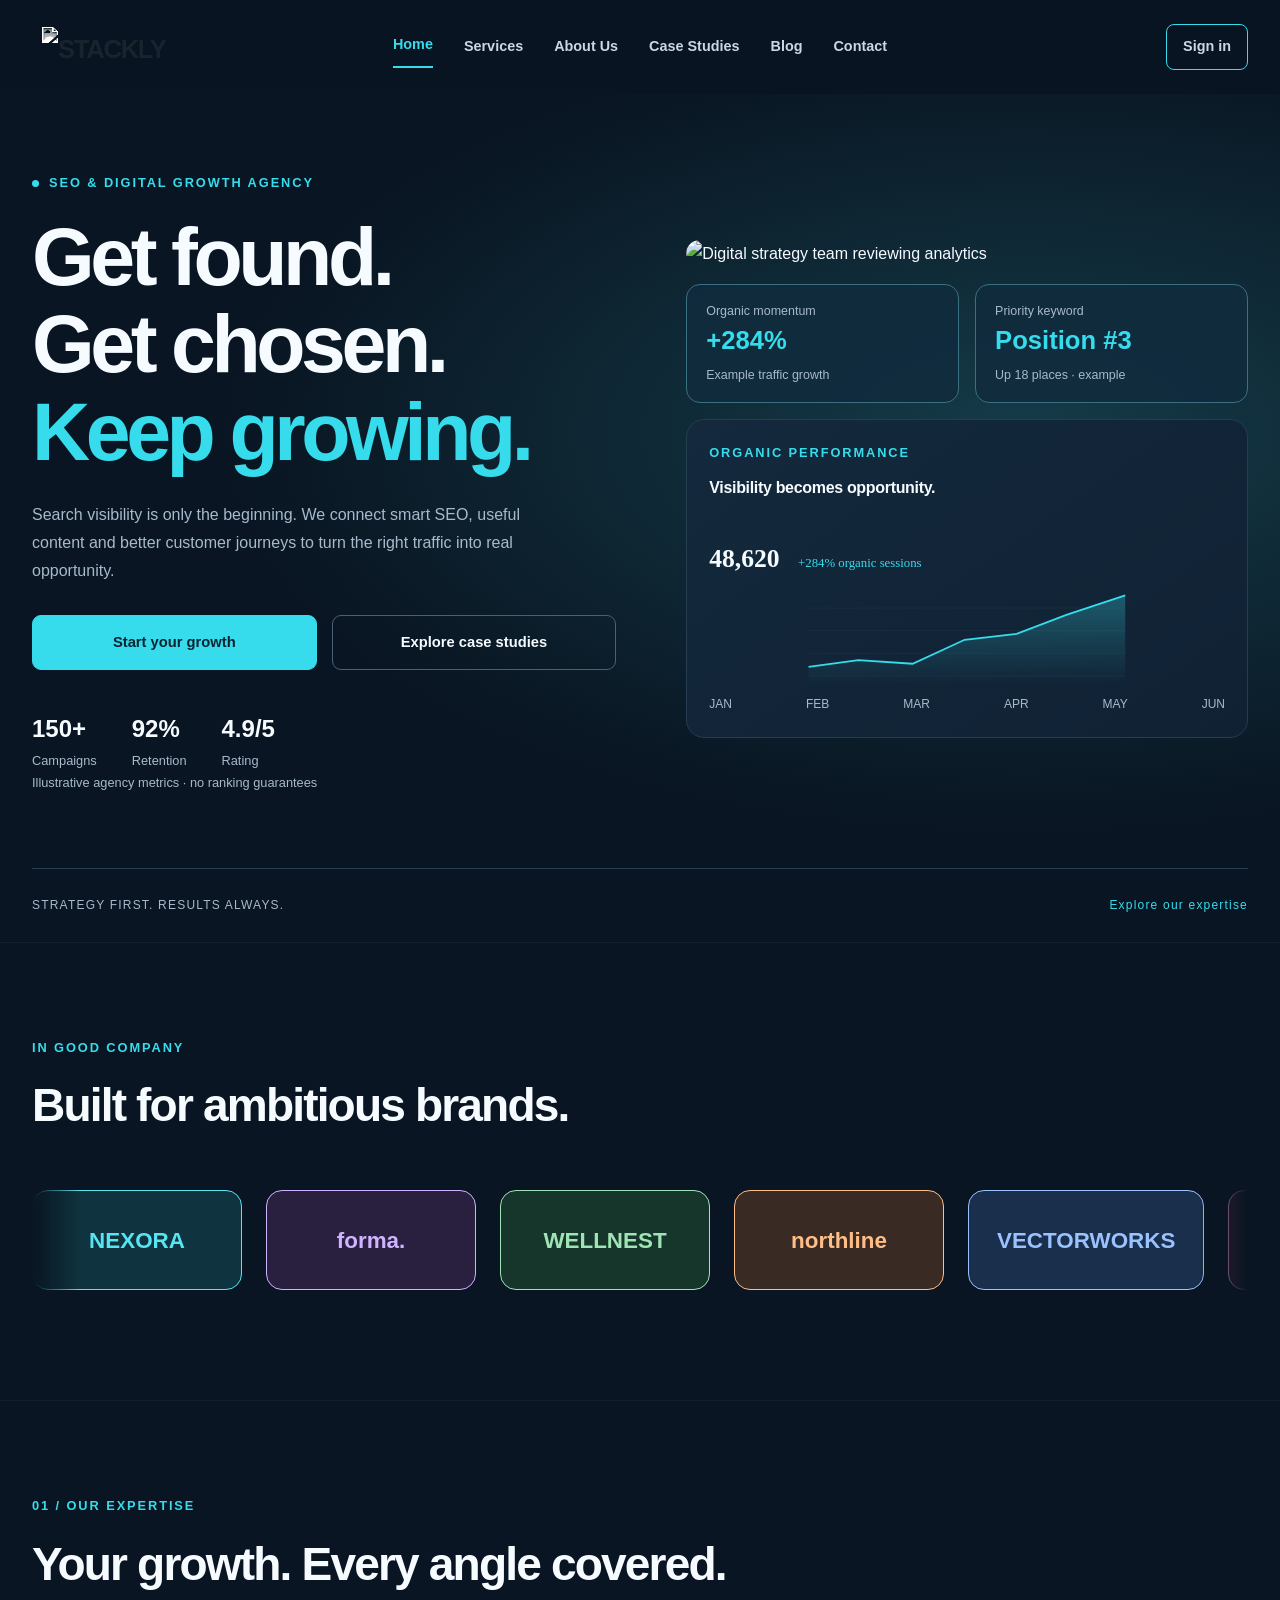
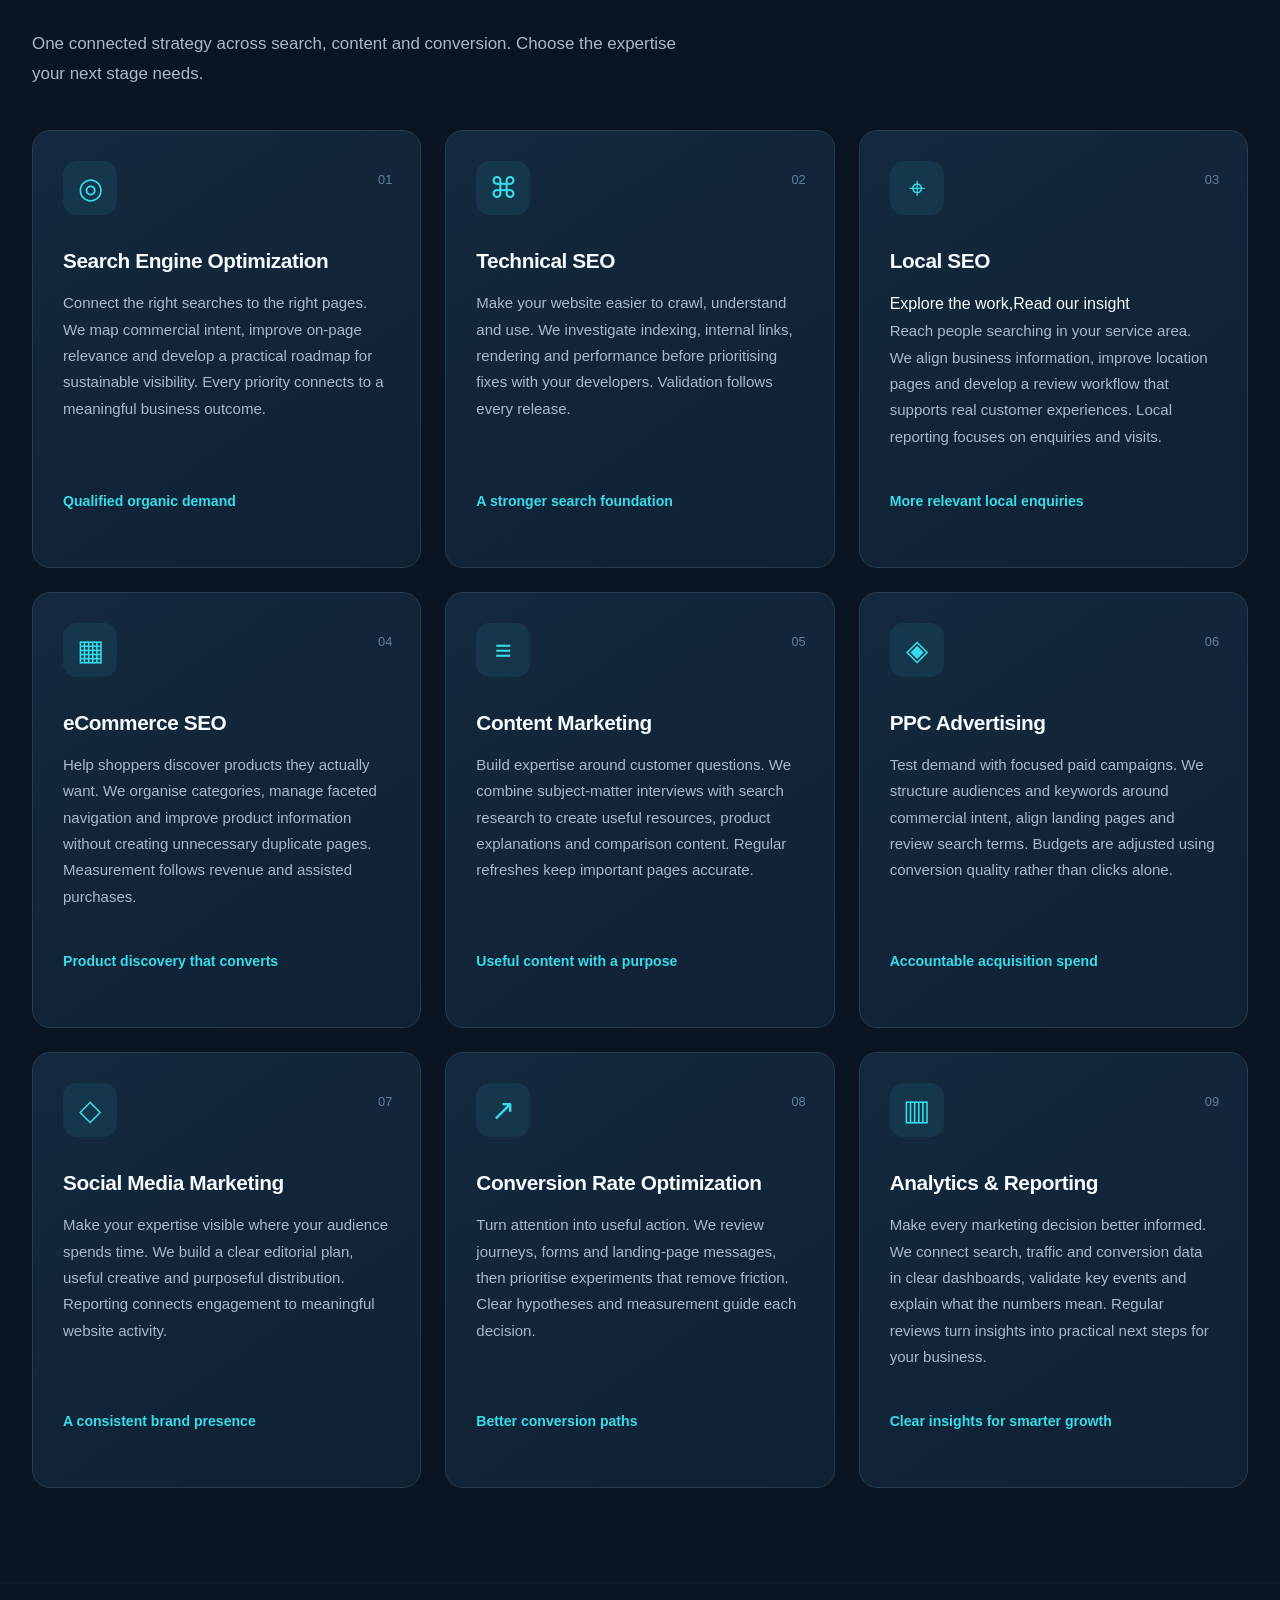
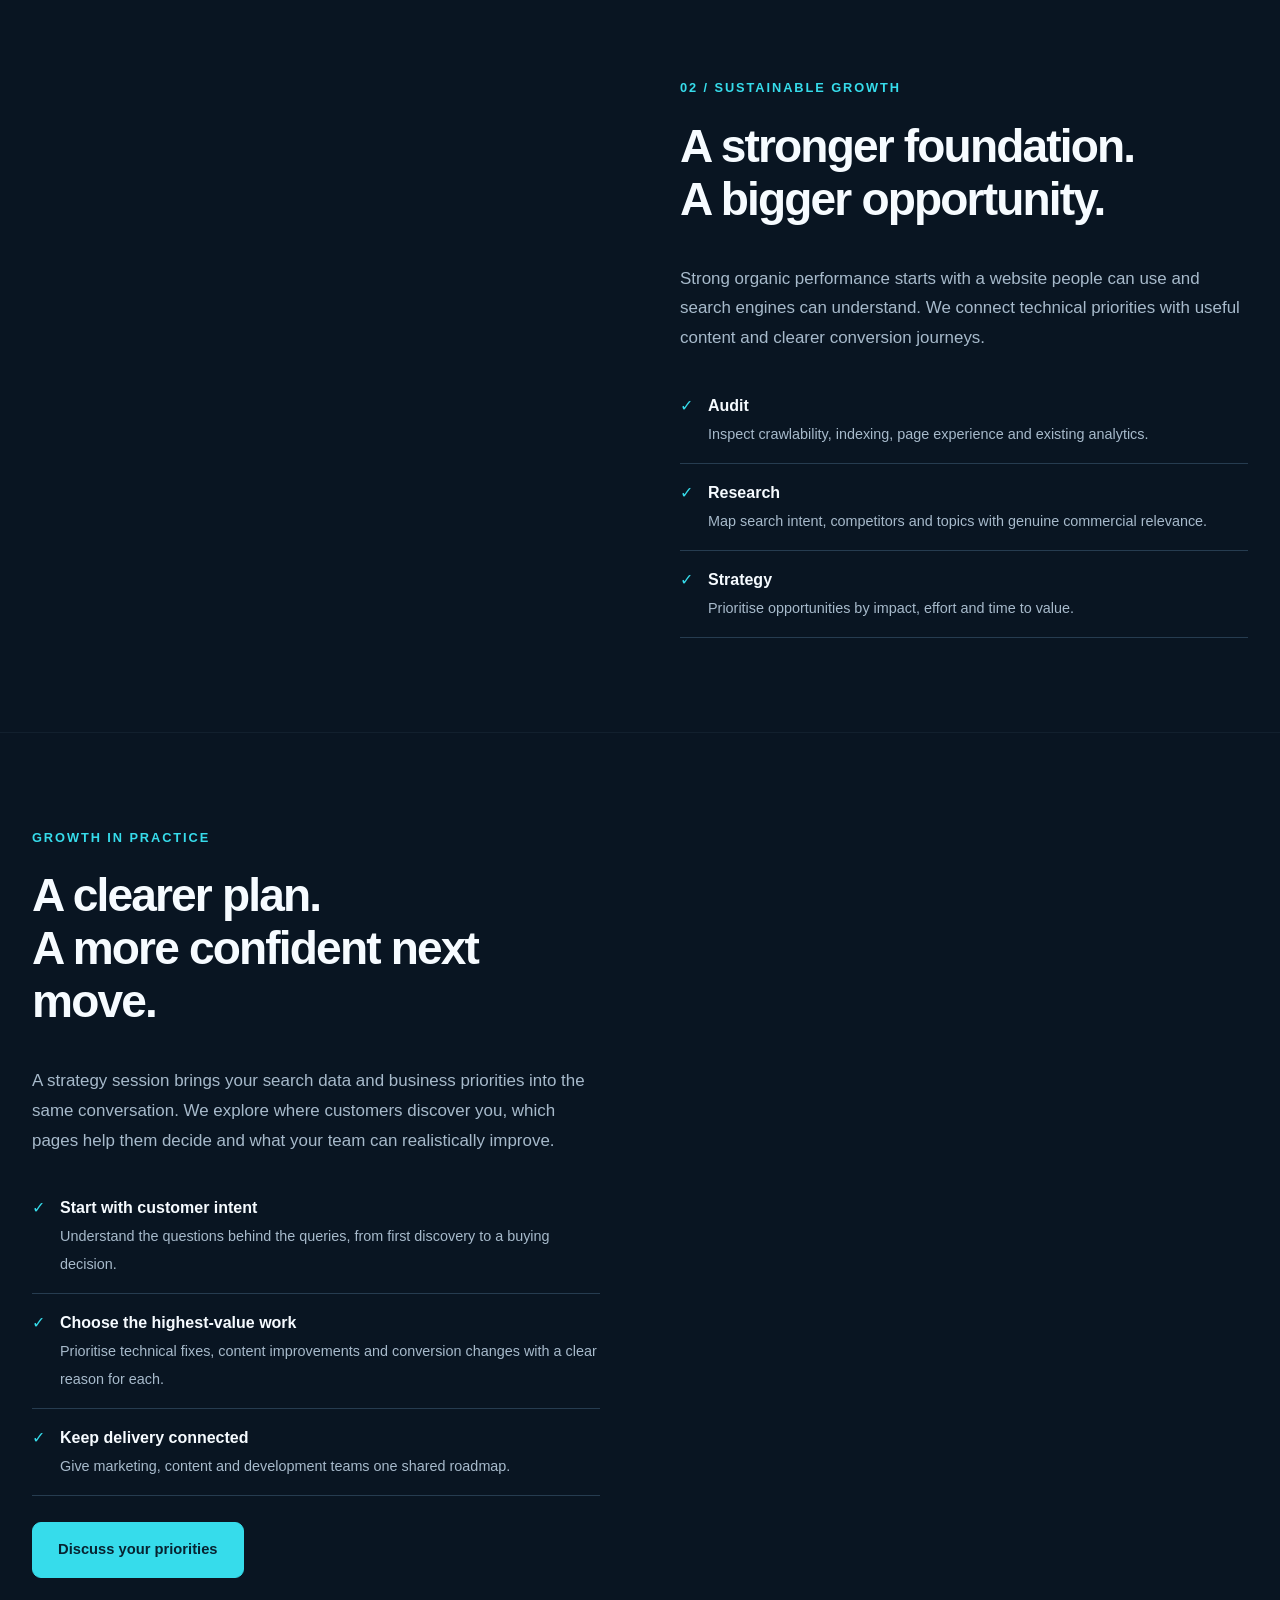
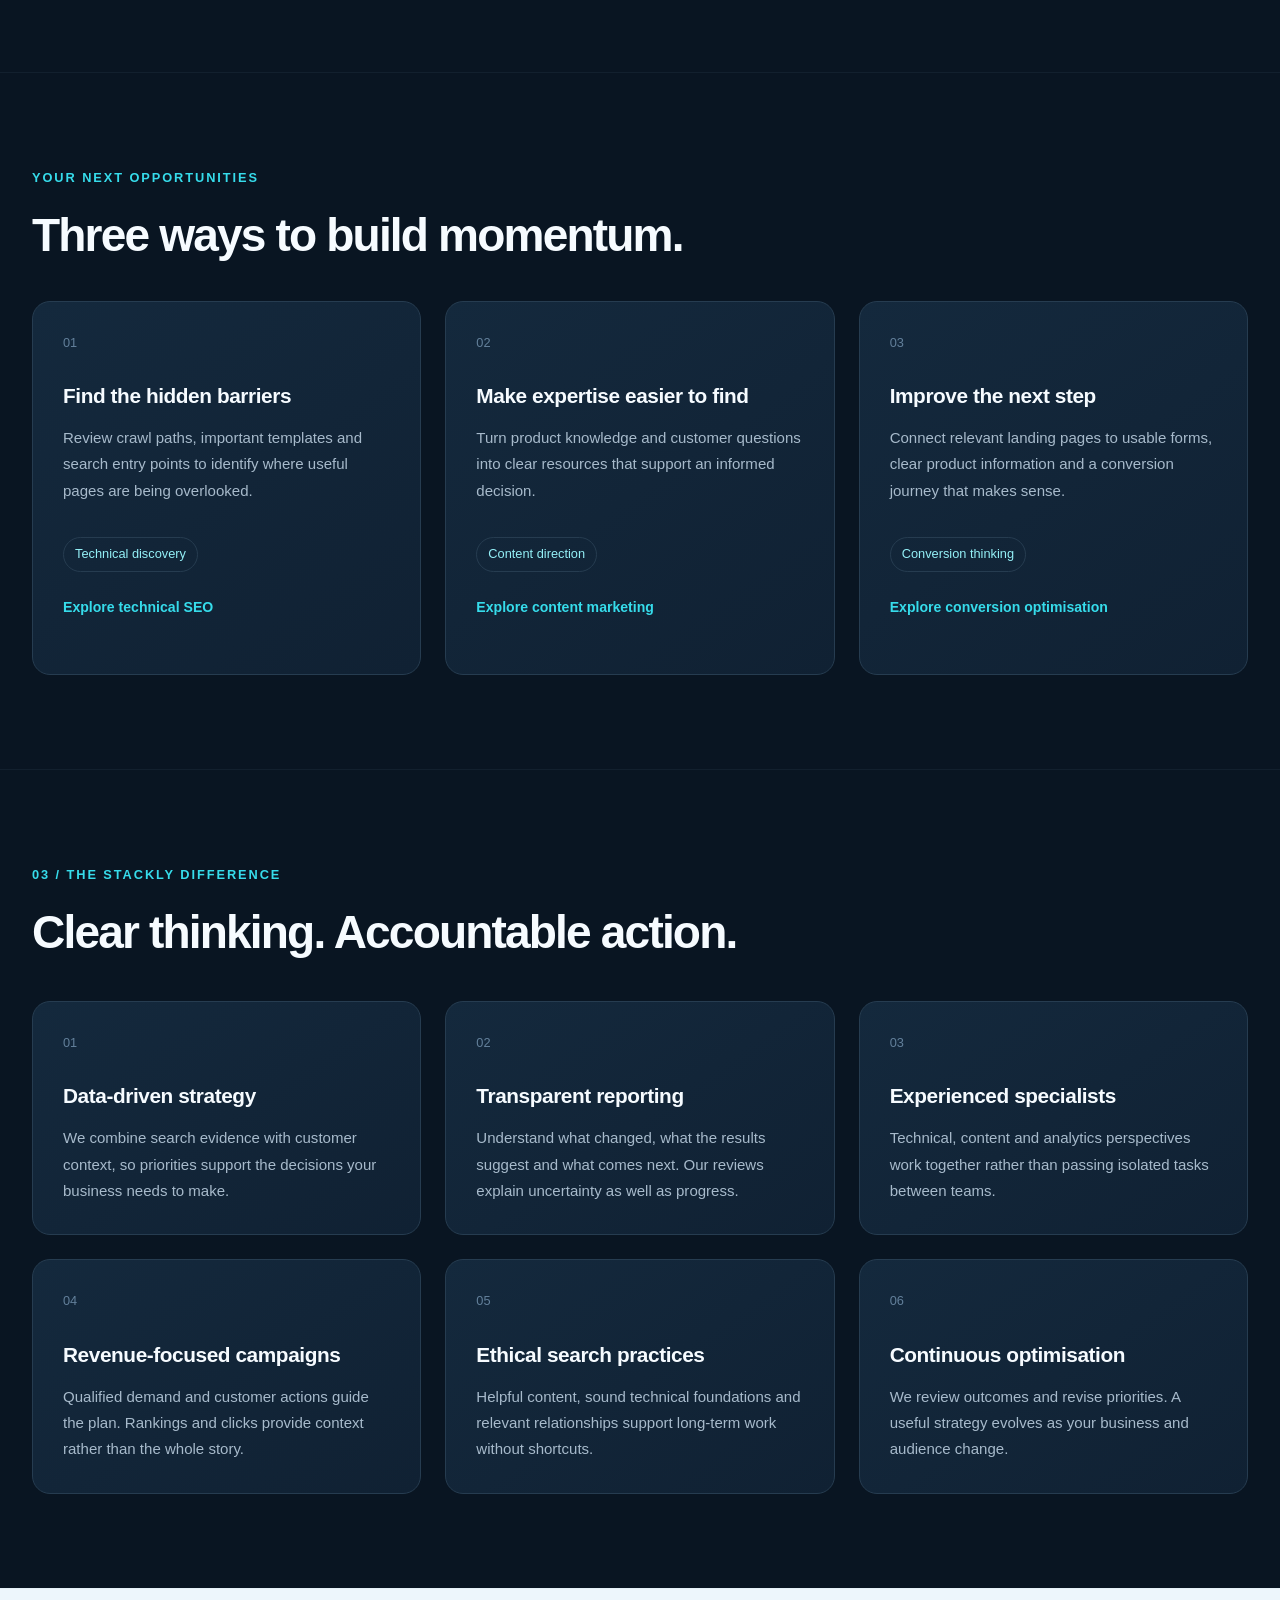
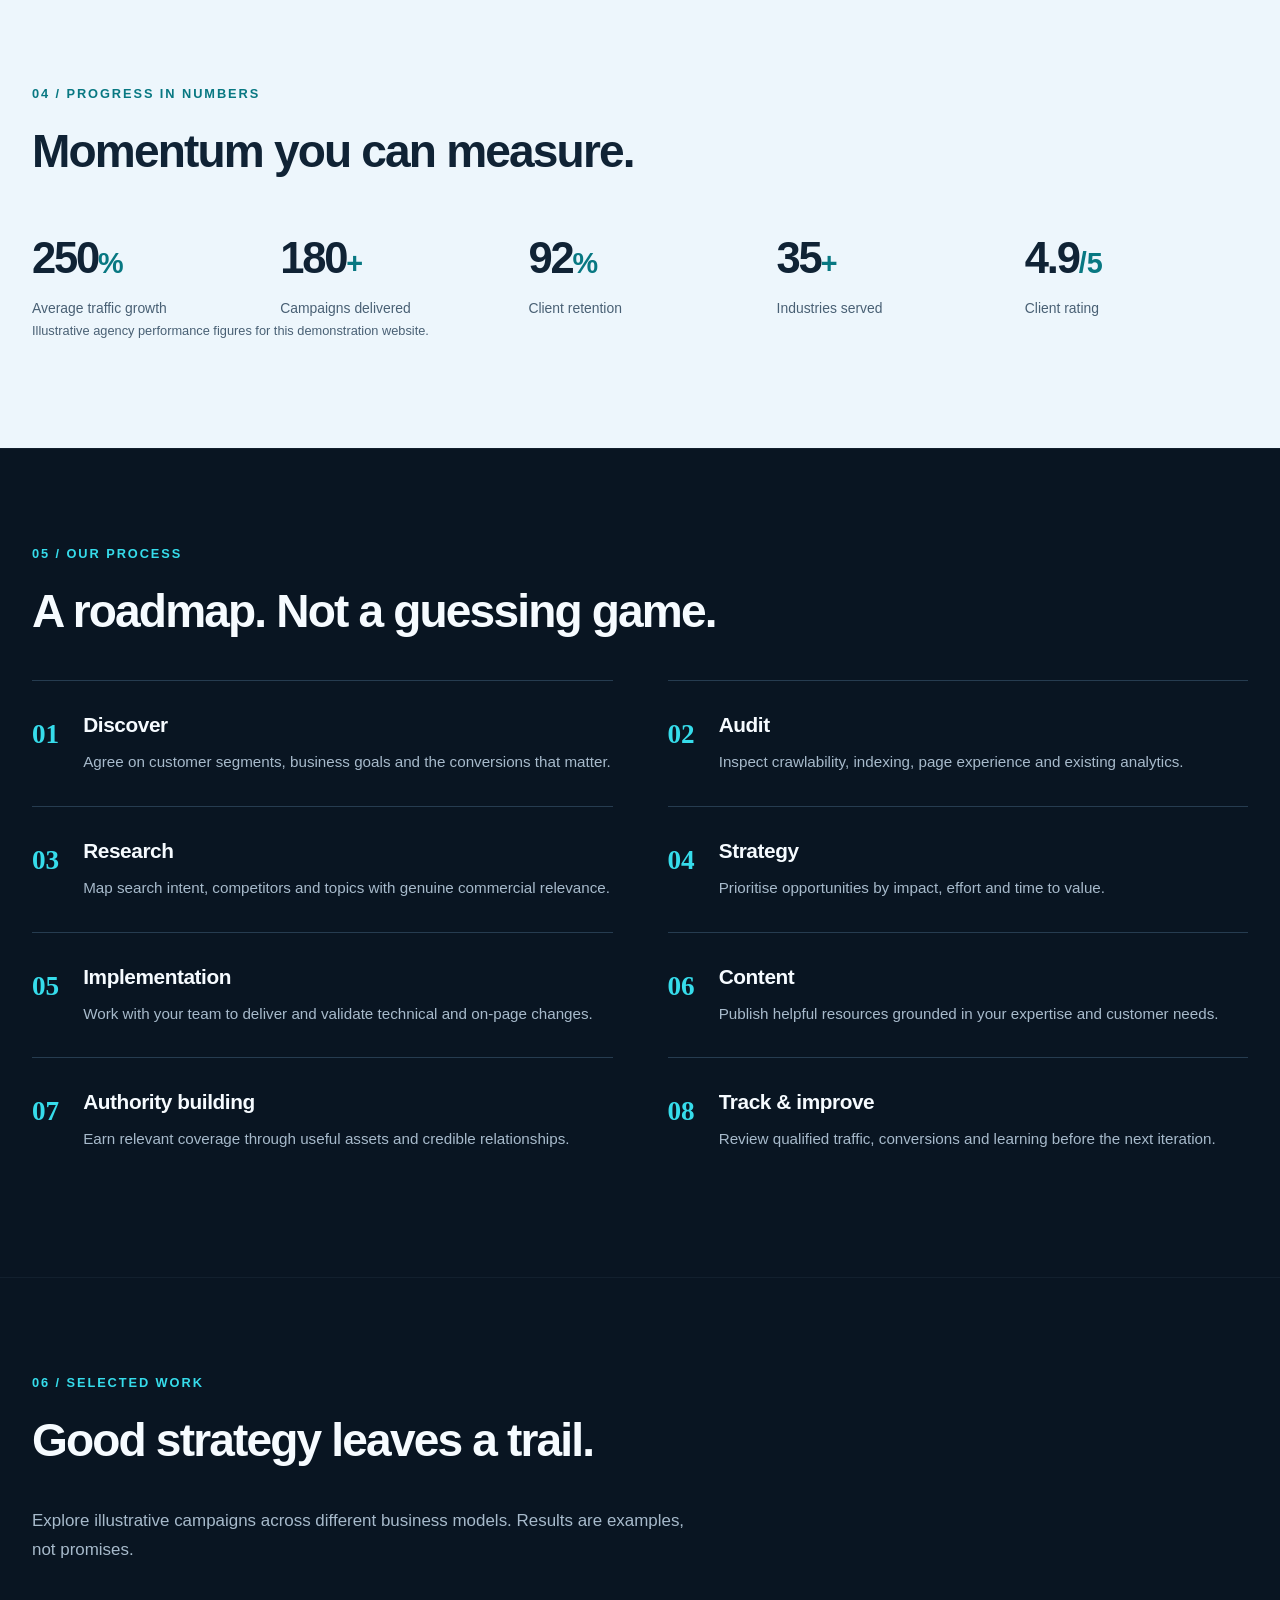
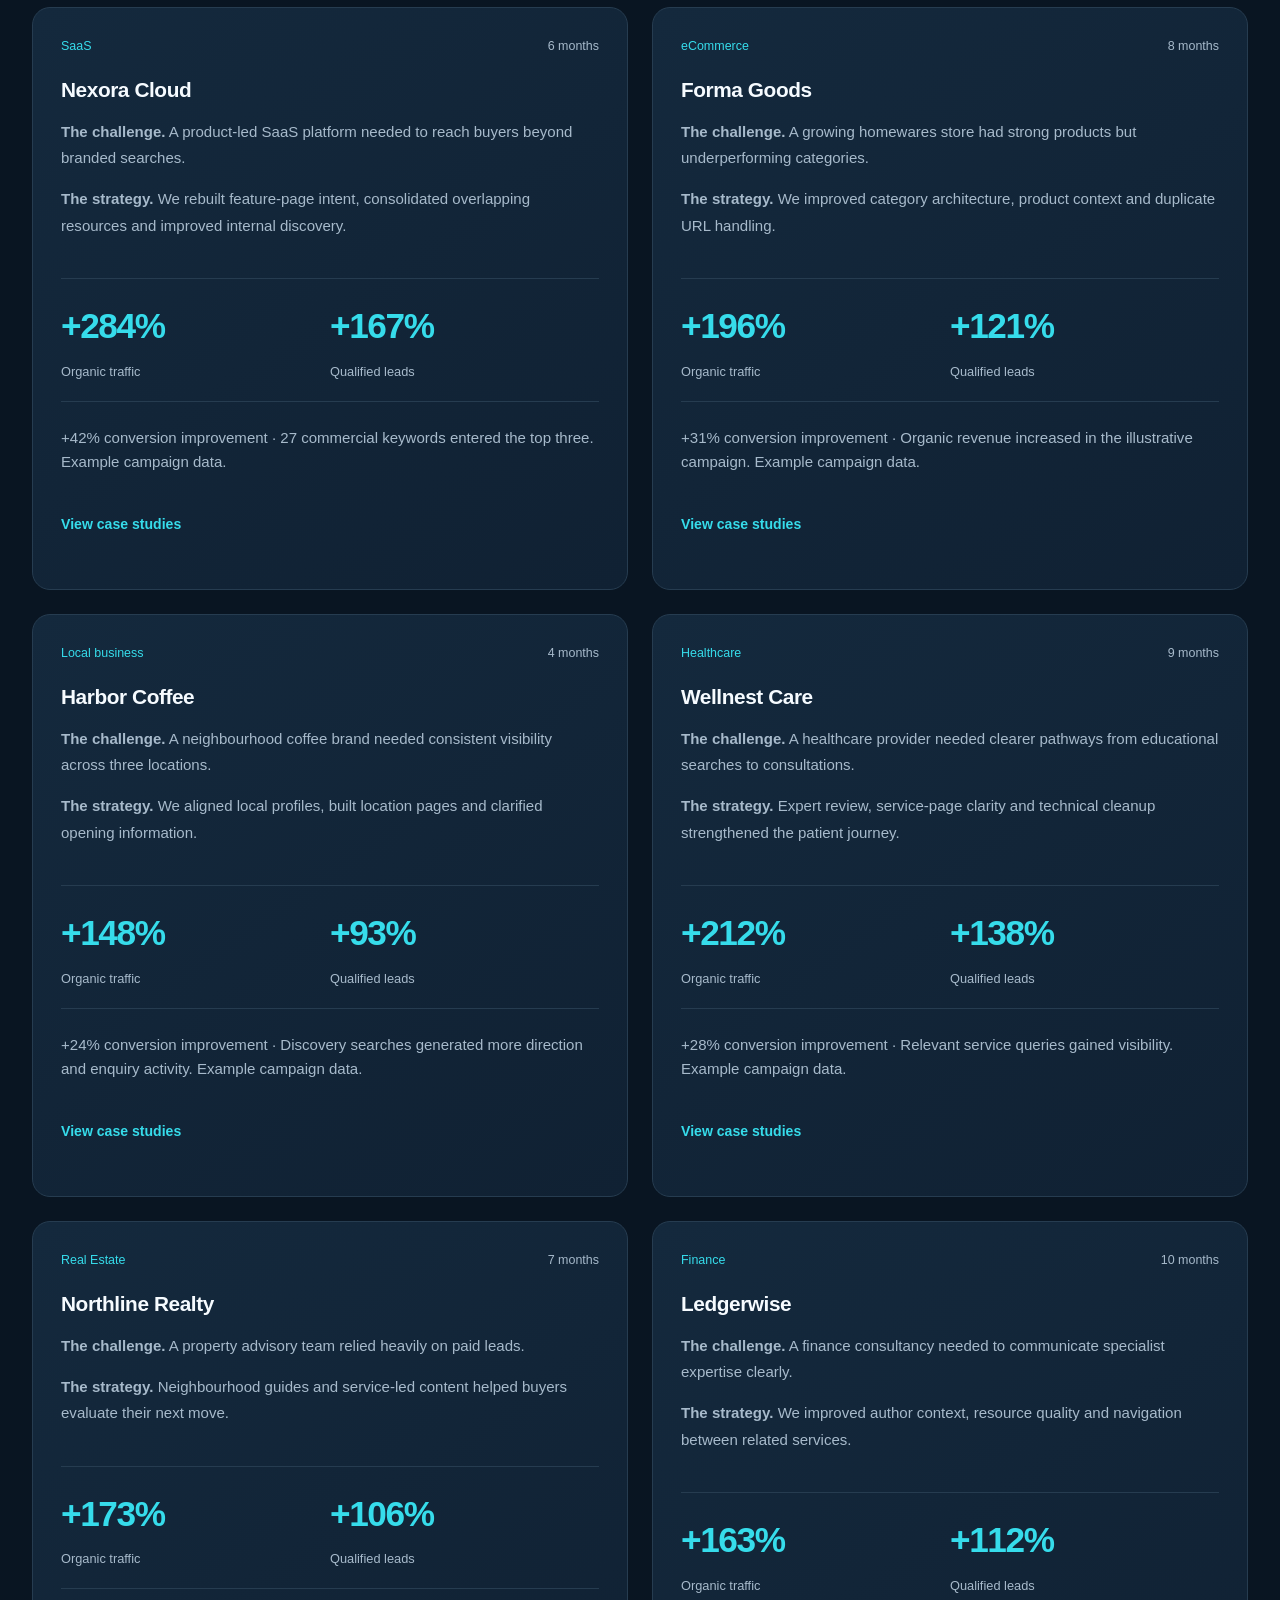
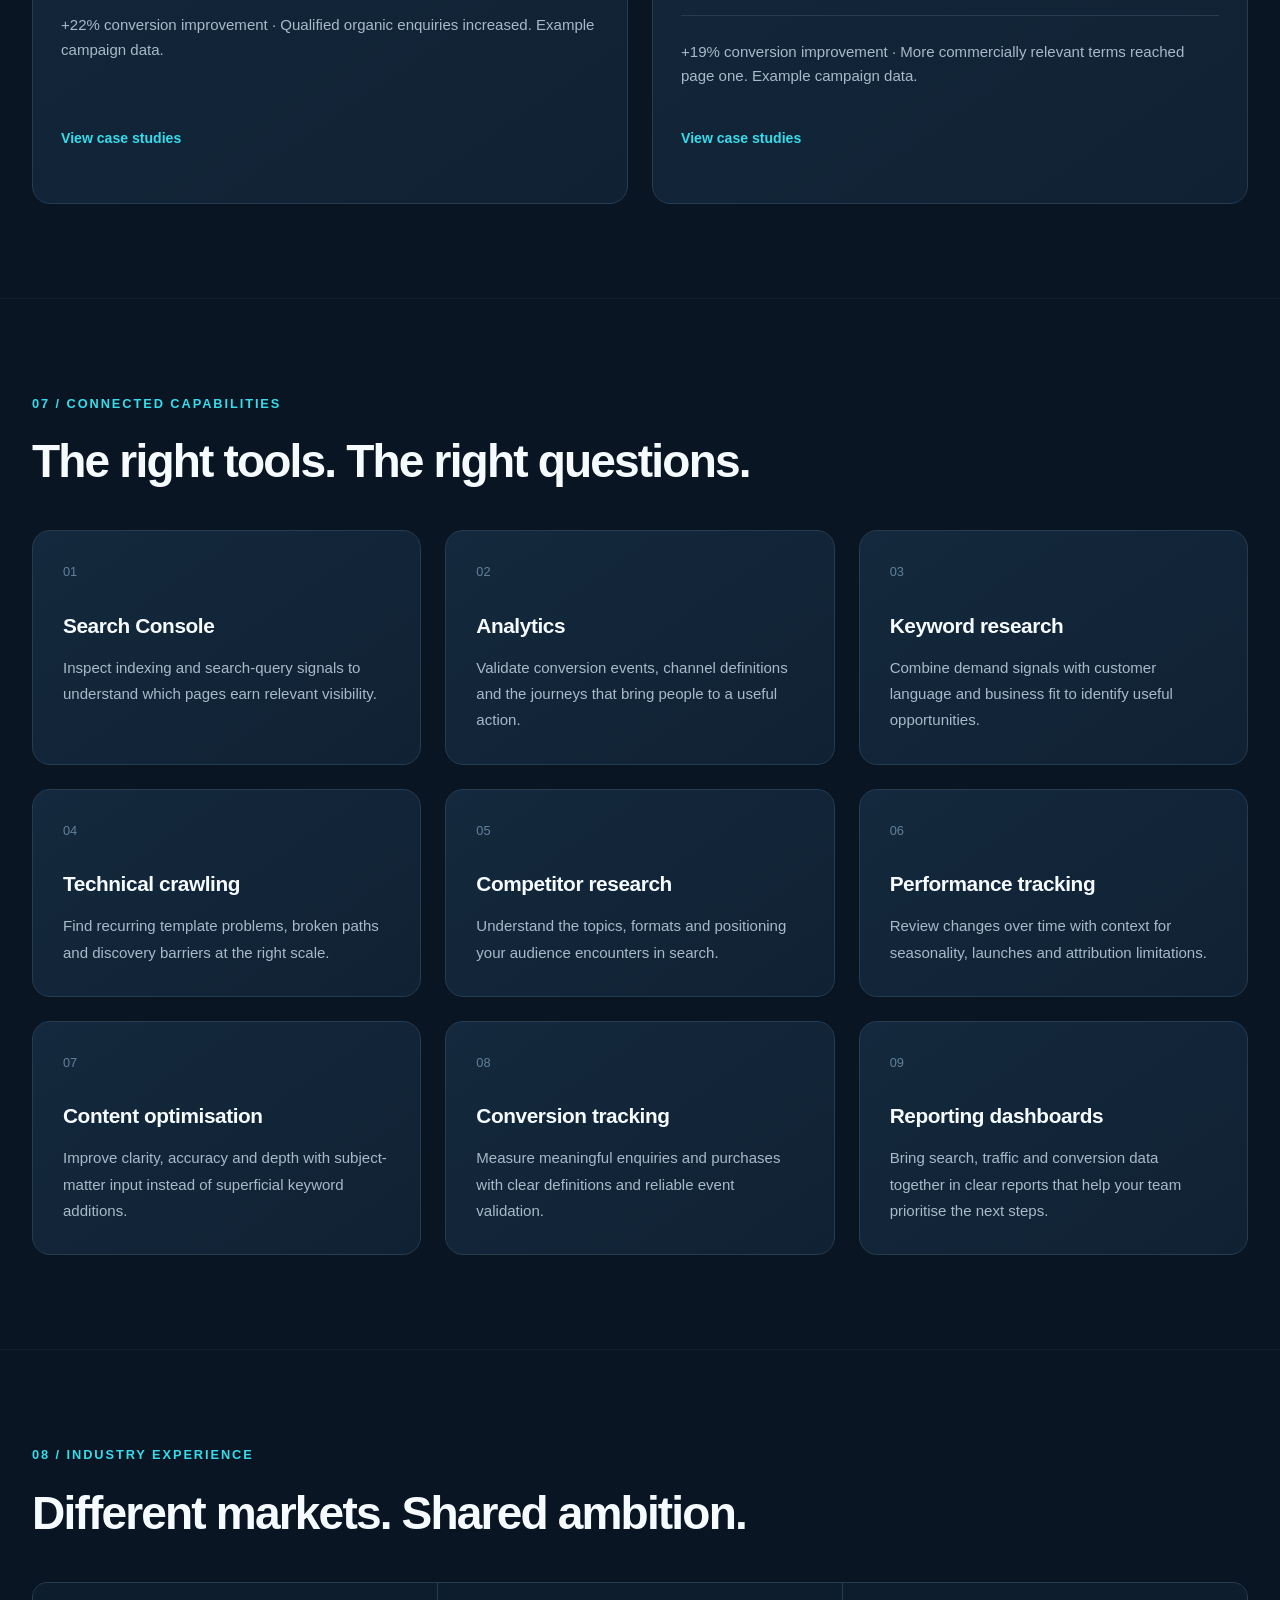
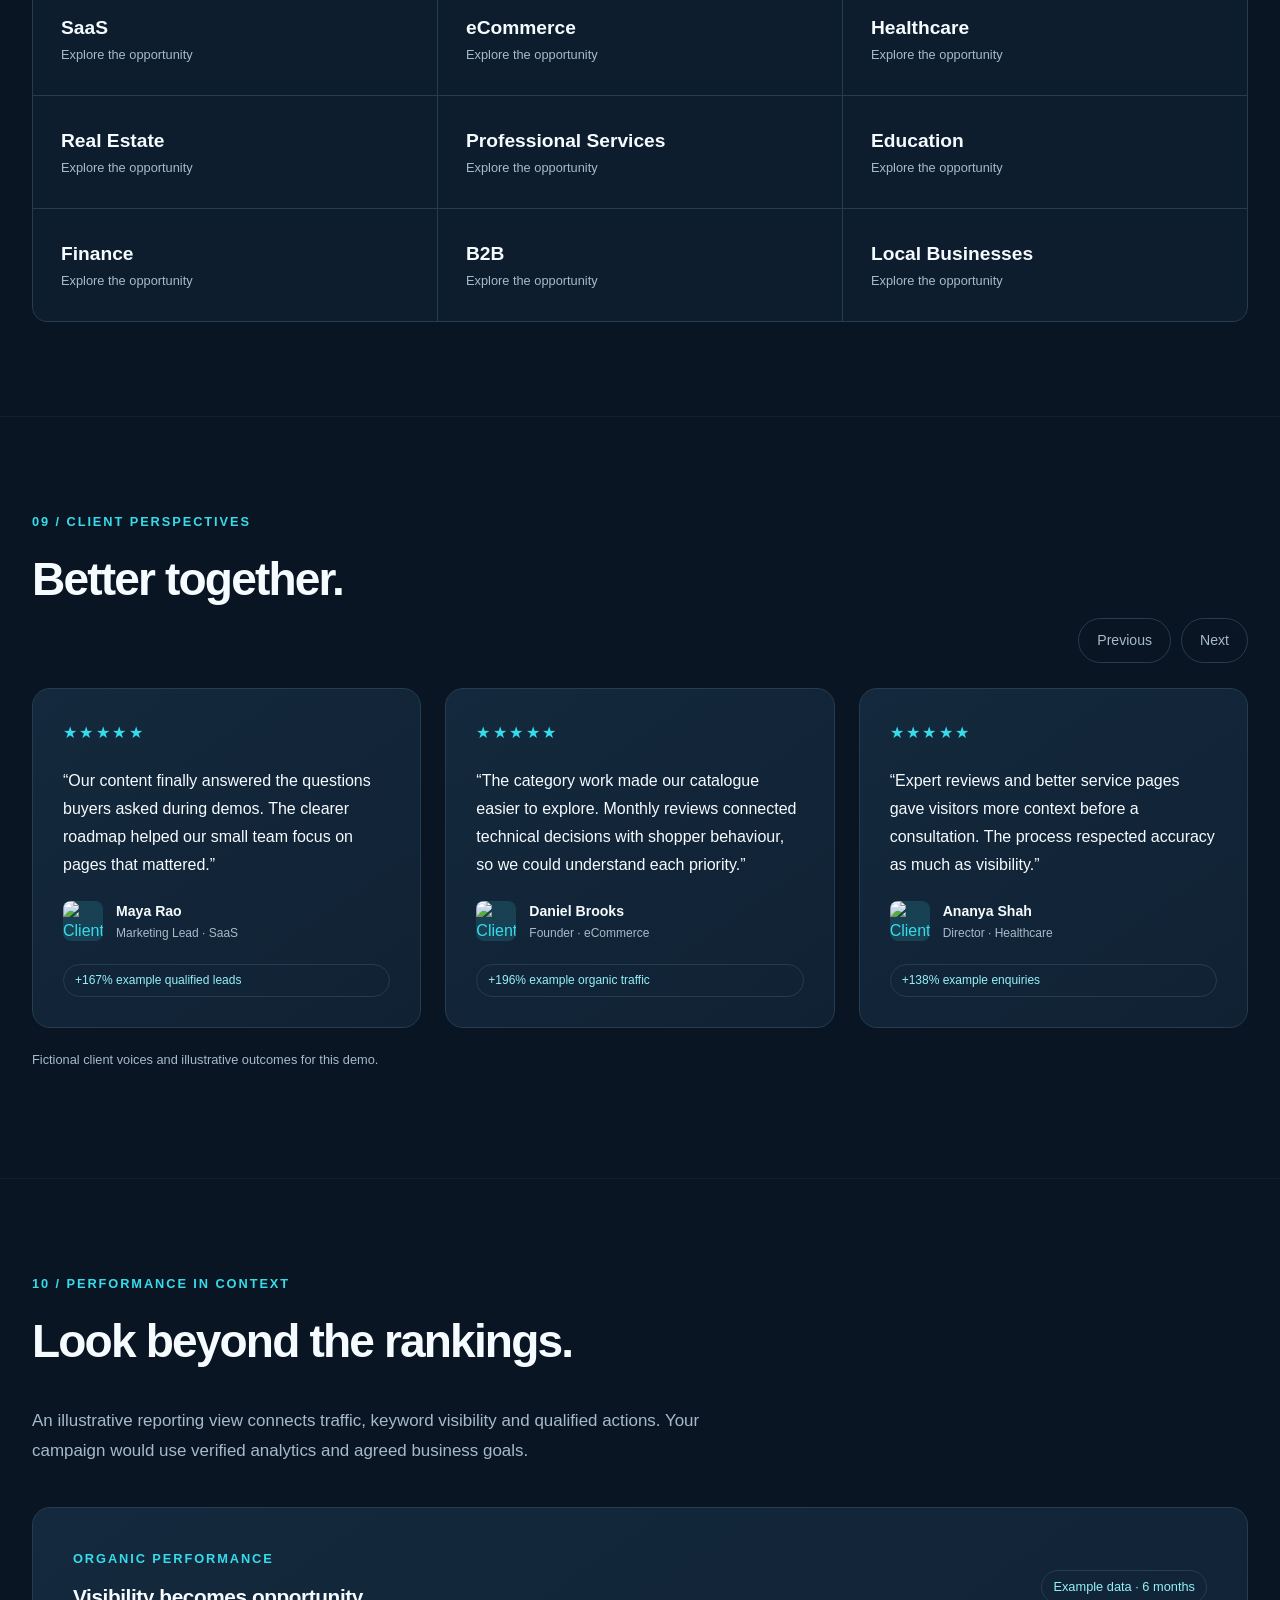
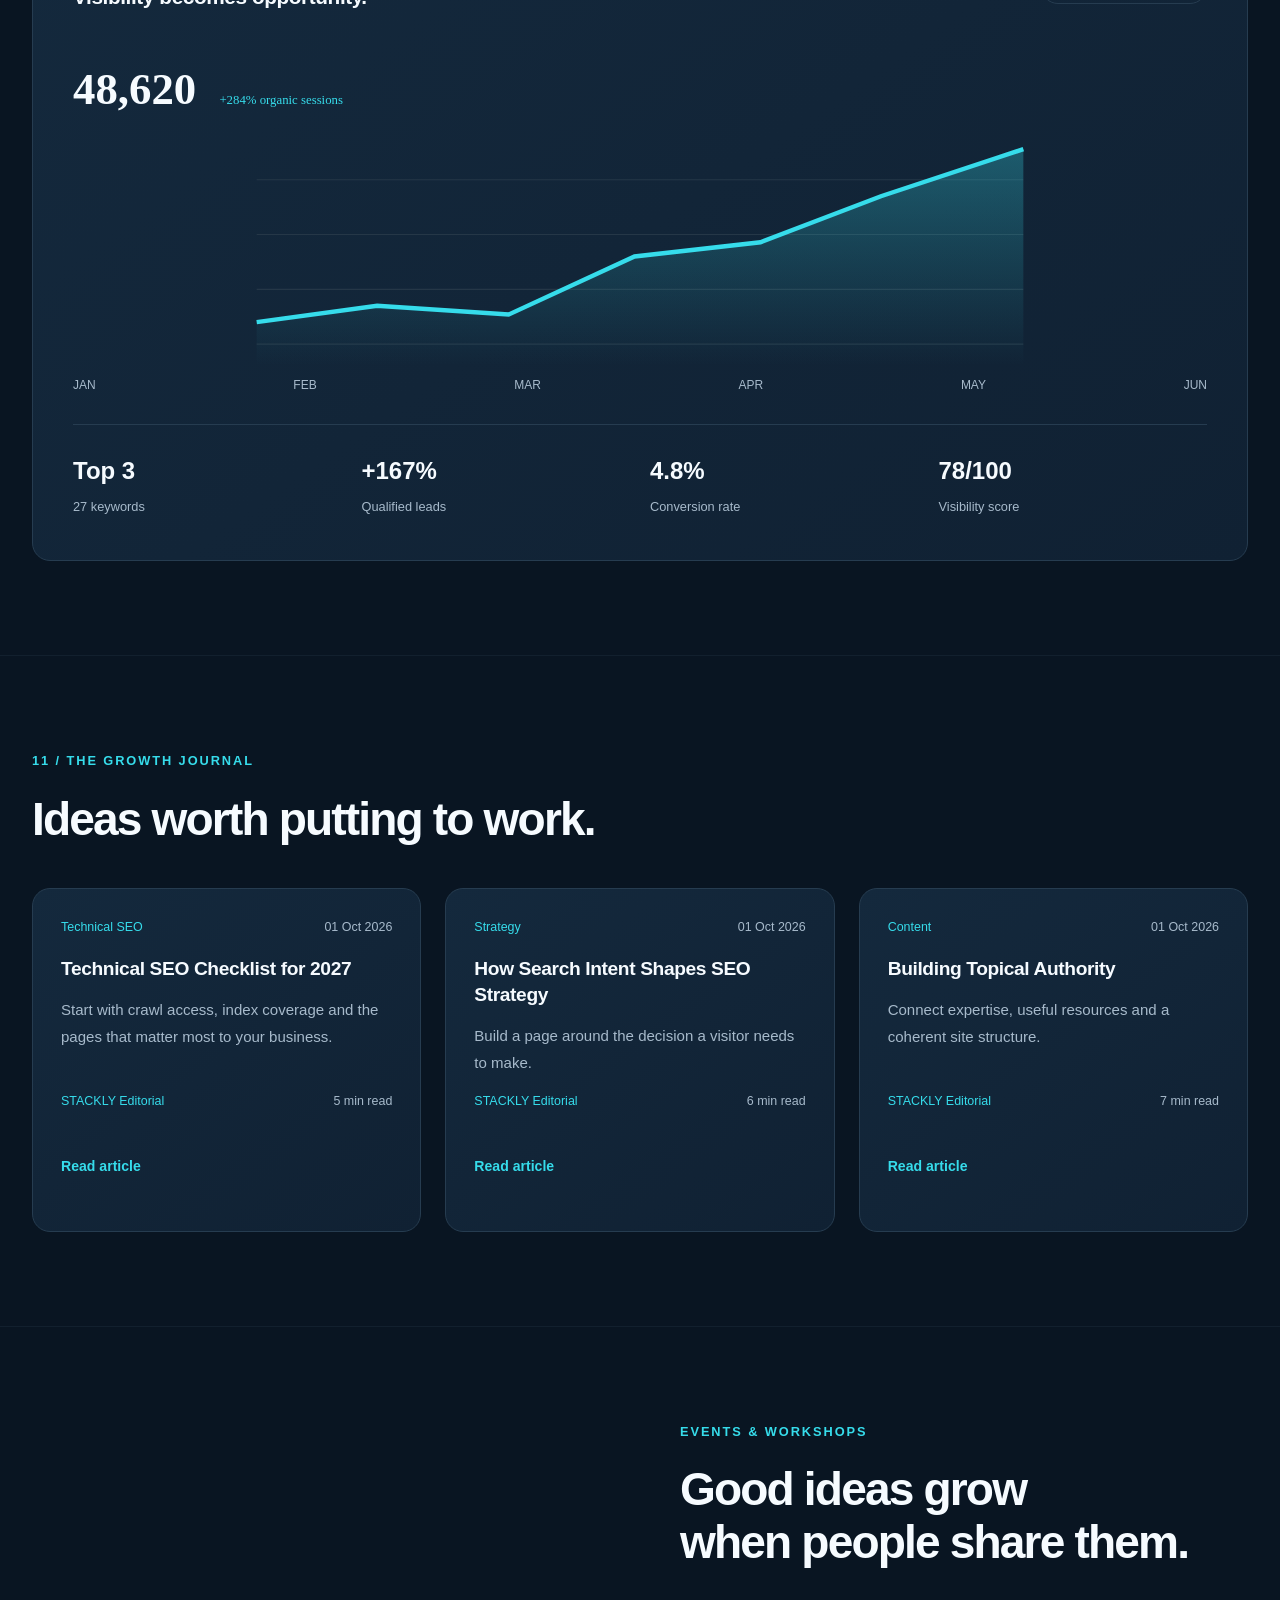
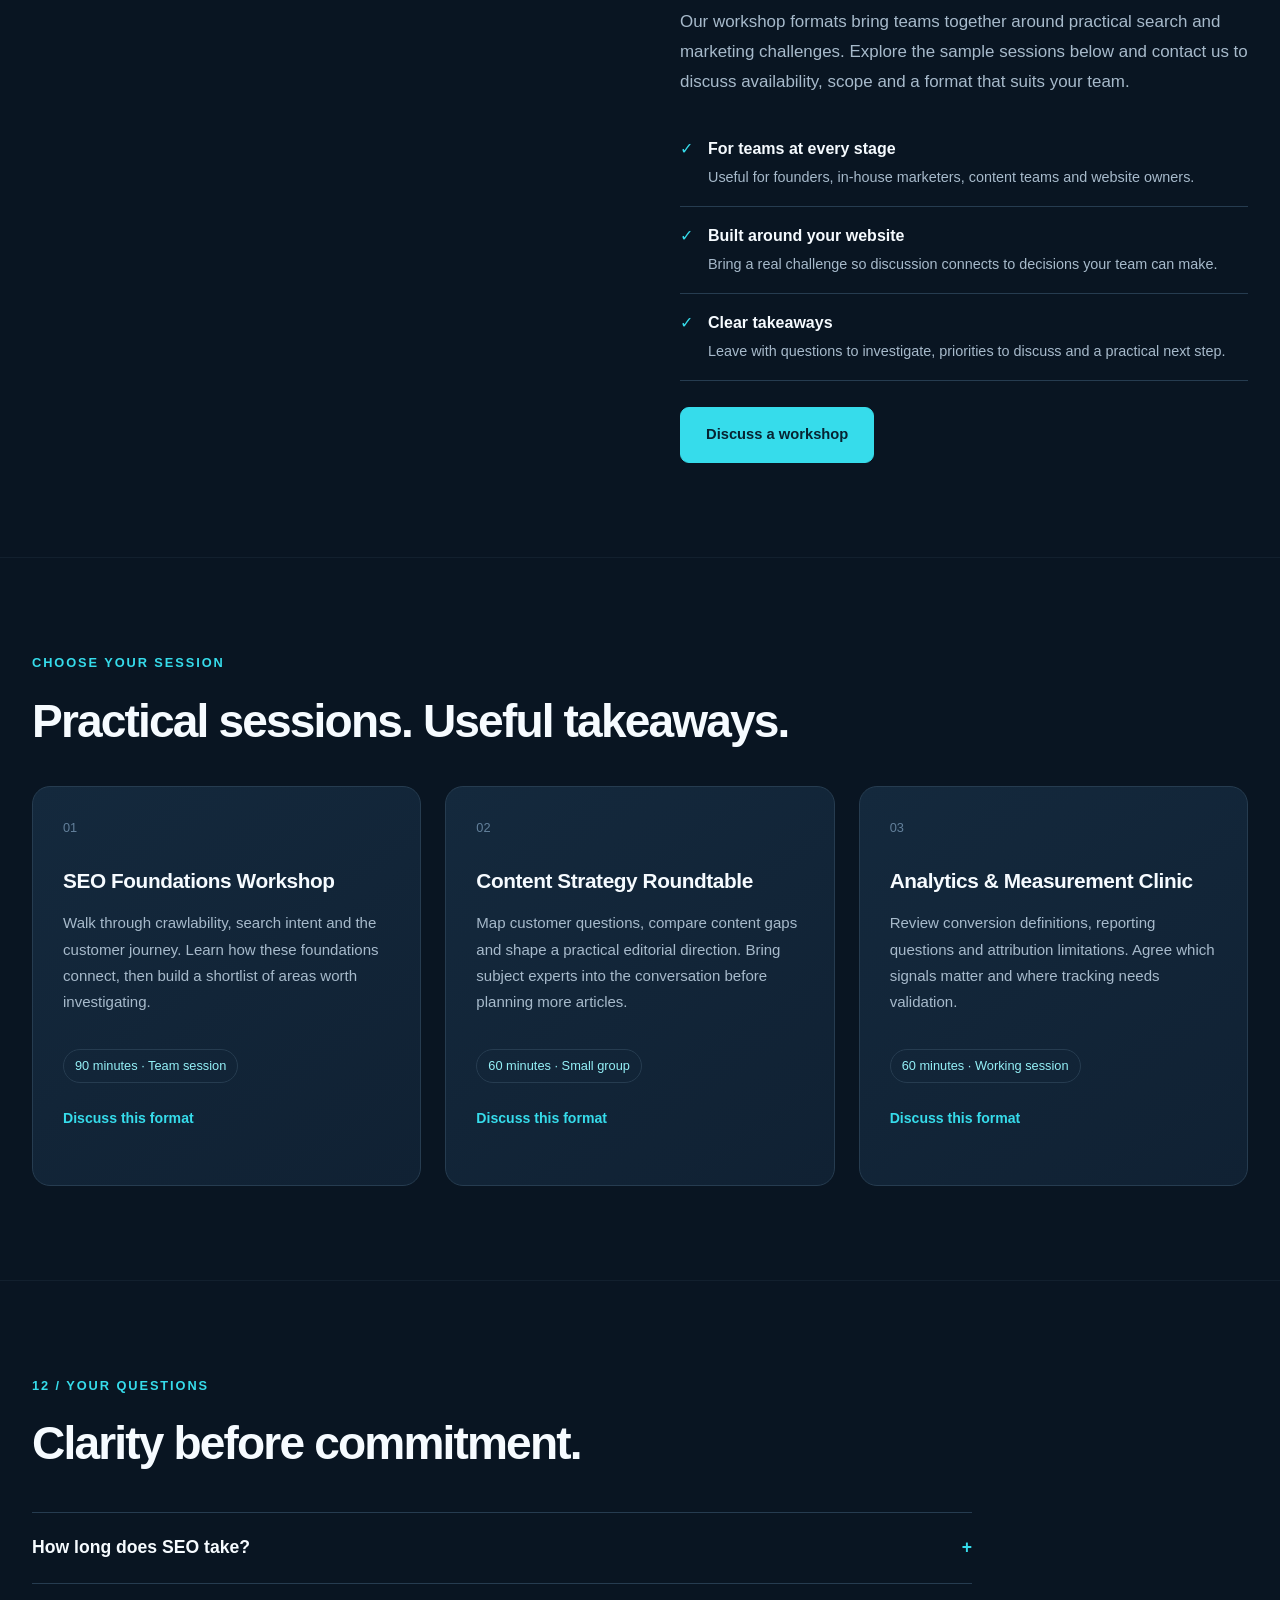
==== commit 537350aa: "Update index.html" ====
--- a/index.html
+++ b/index.html
@@ -420,9 +420,9 @@
         sizes="(max-width: 800px) calc(100vw - 40px), 600px"
         src="assets/images/sections/strategy-session.webp"
         srcset="
-          assets/images/sections/strategy-session-480.webp  480w,
-          assets/images/sections/strategy-session-800.webp  800w,
-          assets/images/sections/strategy-session.webp     1440w
+          images/sections/strategy-session-480.webp  480w,
+          images/sections/strategy-session-800.webp  800w,
+          images/sections/strategy-session.webp     1440w
         "
         width="1440"
       />
@@ -1810,7 +1810,7 @@
             ><img
               alt="STACKLY"
               height="50"
-              src="assets/images/logos/stackly.webp"
+              src="images/logos/stackly.webp"
               width="173"
           /></a>
           <p>
@@ -1864,9 +1864,9 @@
       <h2 id="article-title"></h2>
       <div id="article-content"></div>
     </dialog>
-    <script defer="" src="assets/js/main.js"></script>
-    <script defer="" src="assets/js/animations.js"></script>
-    <script defer="" src="assets/js/filters.js"></script>
-    <script defer="" src="assets/js/validation.js"></script>
+    <script defer="" src="js/main.js"></script>
+    <script defer="" src="js/animations.js"></script>
+    <script defer="" src="js/filters.js"></script>
+    <script defer="" src="js/validation.js"></script>
   </body>
 </html>
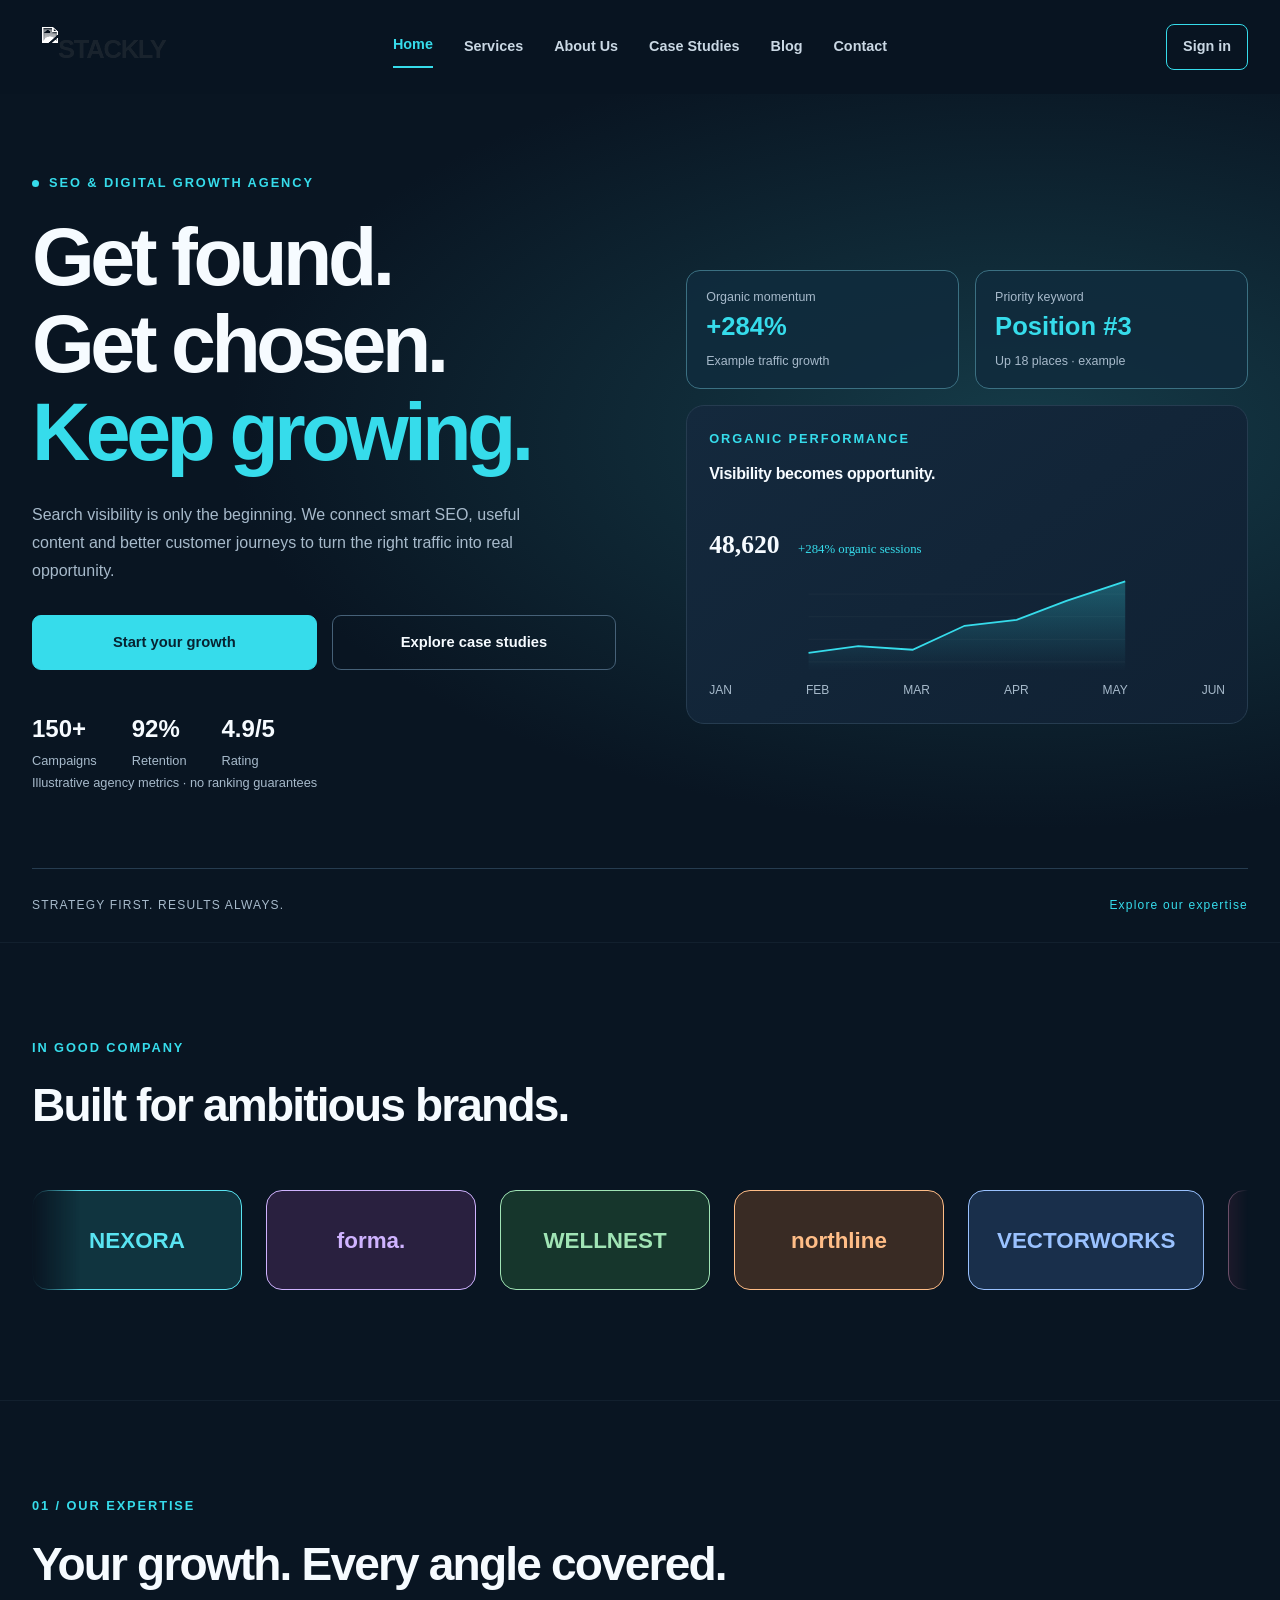
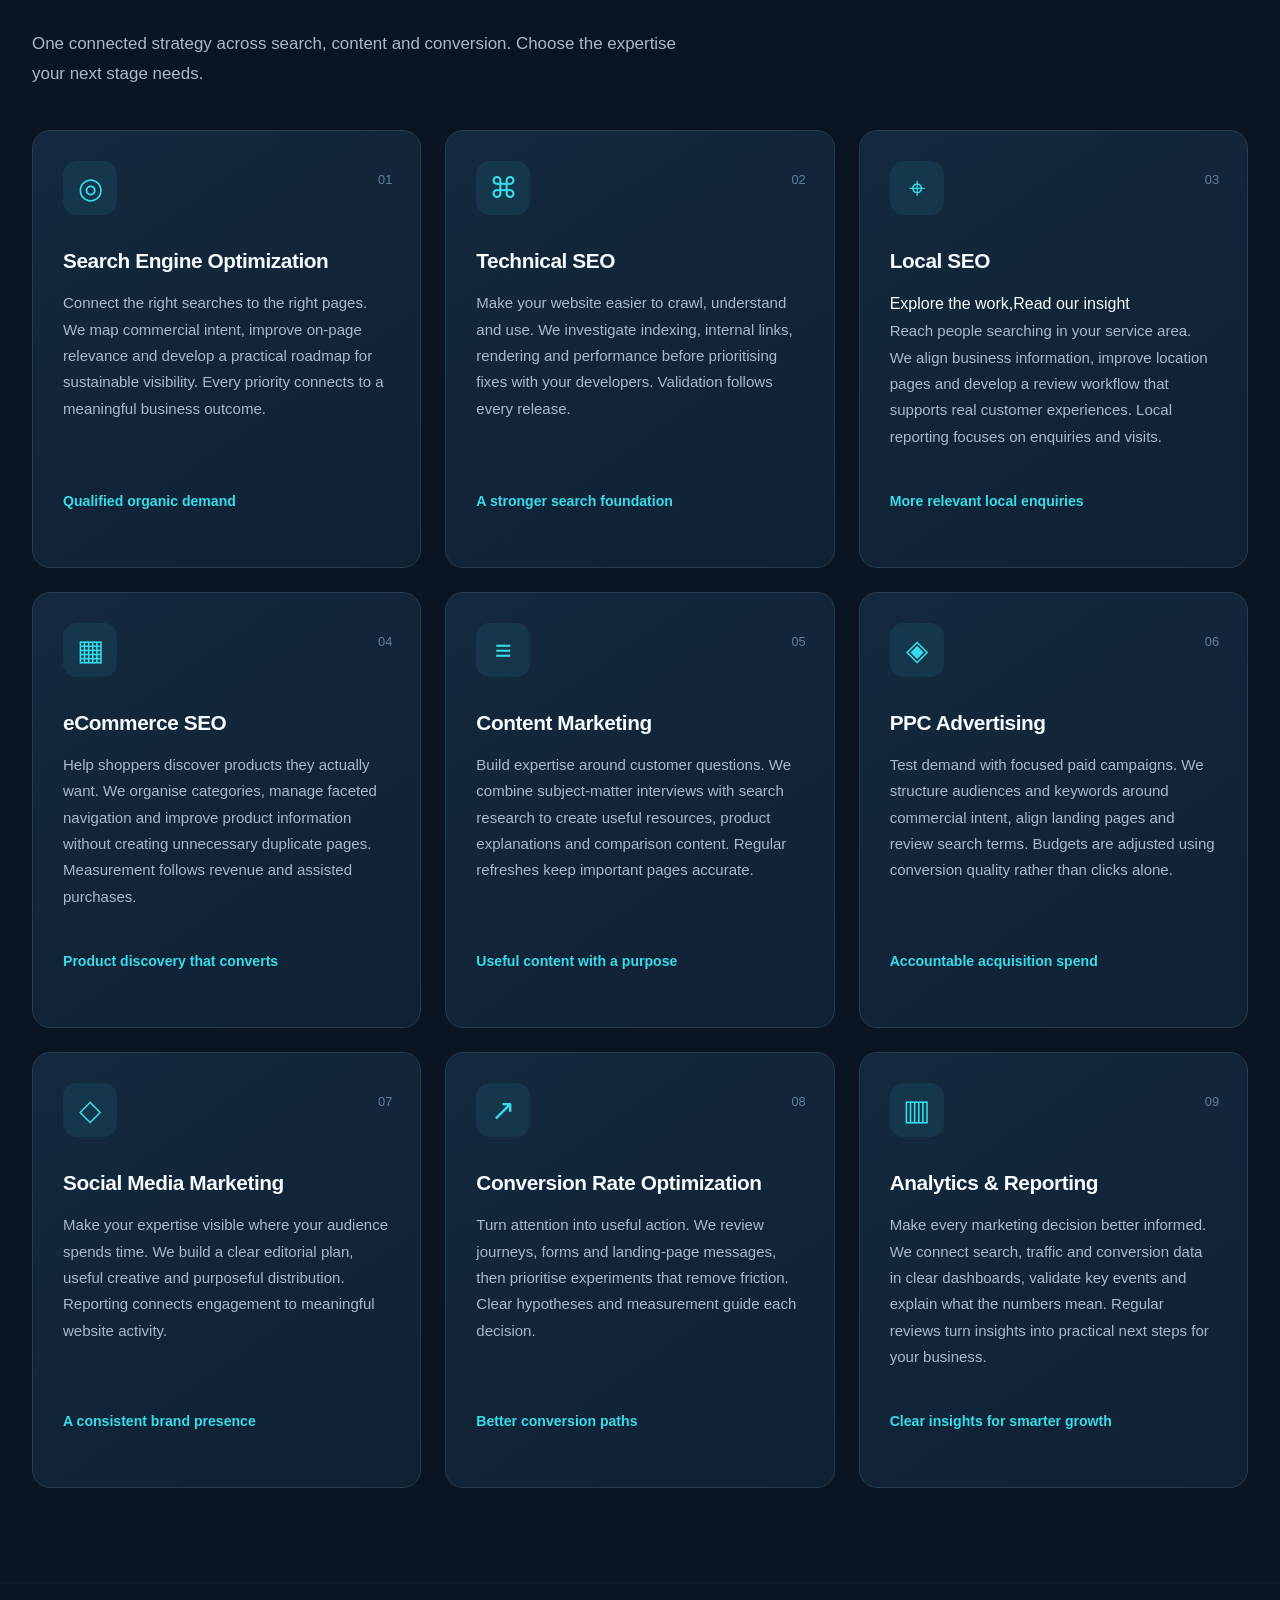
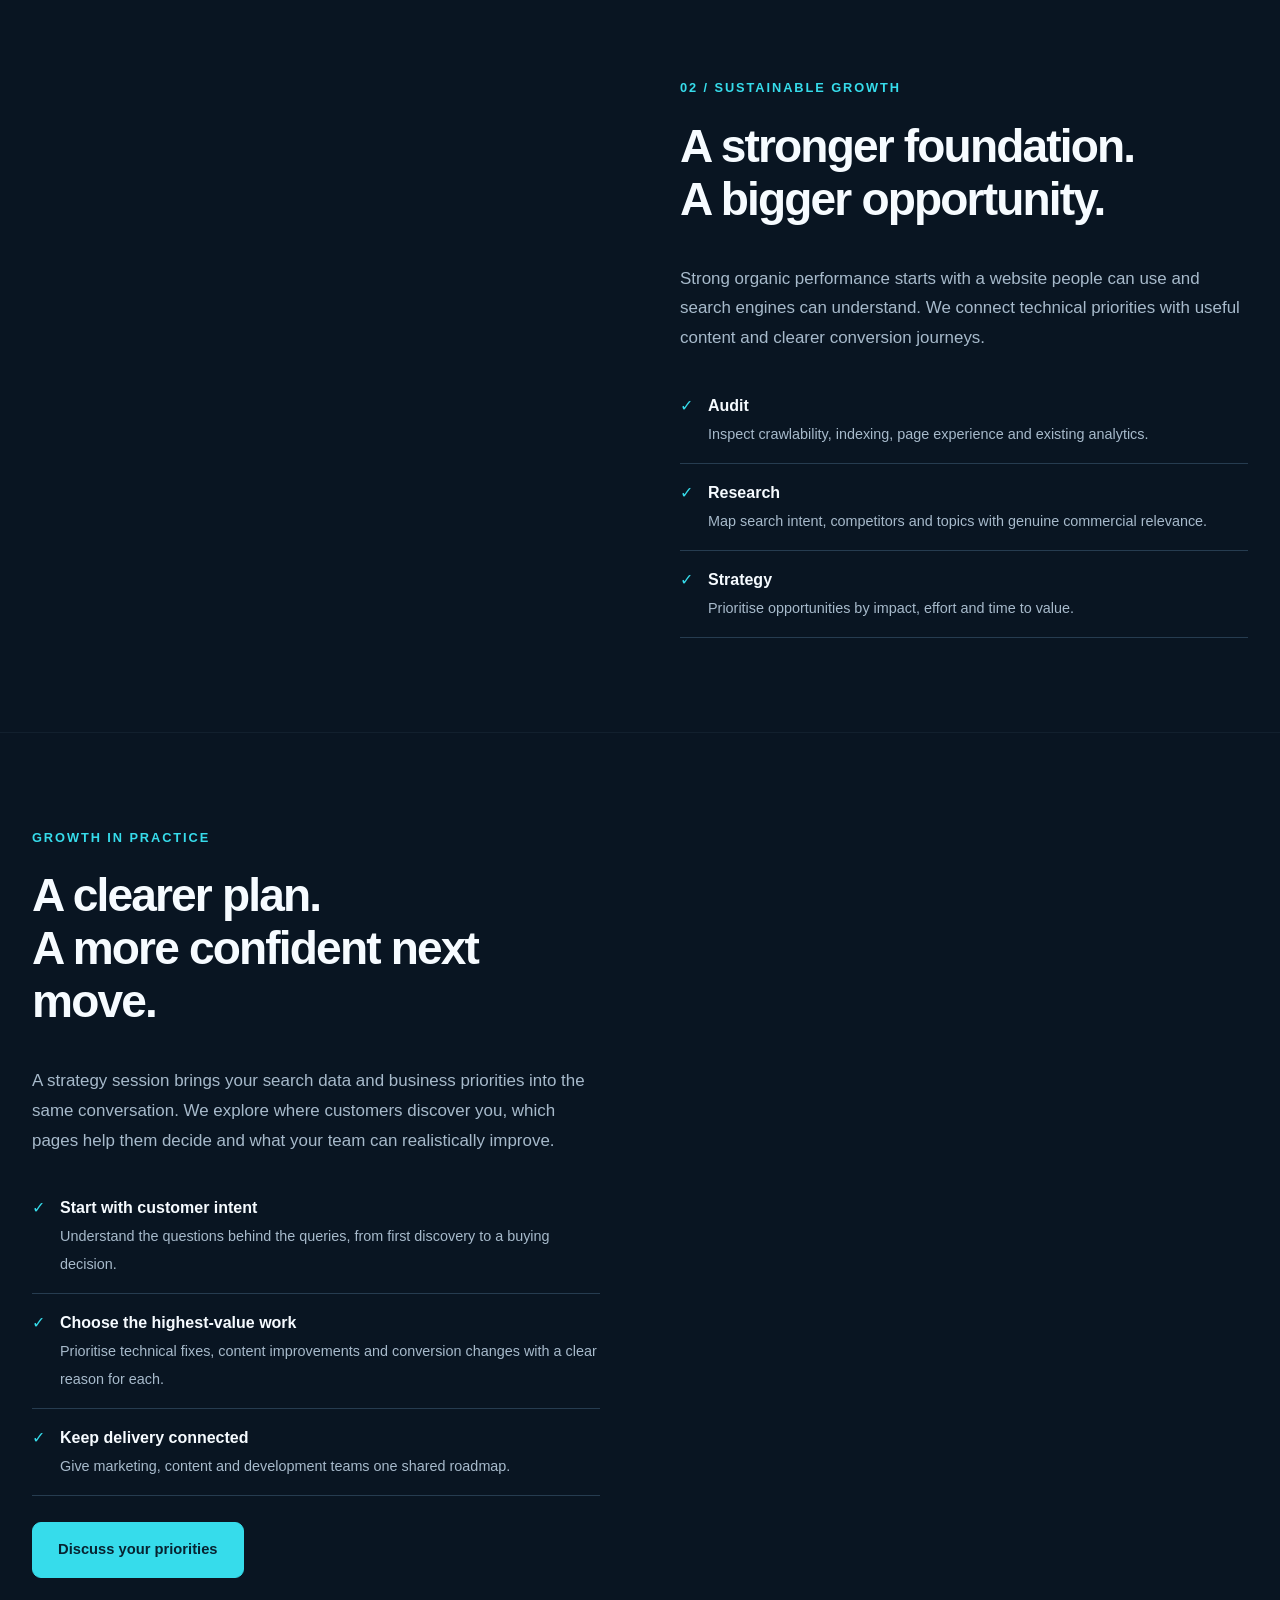
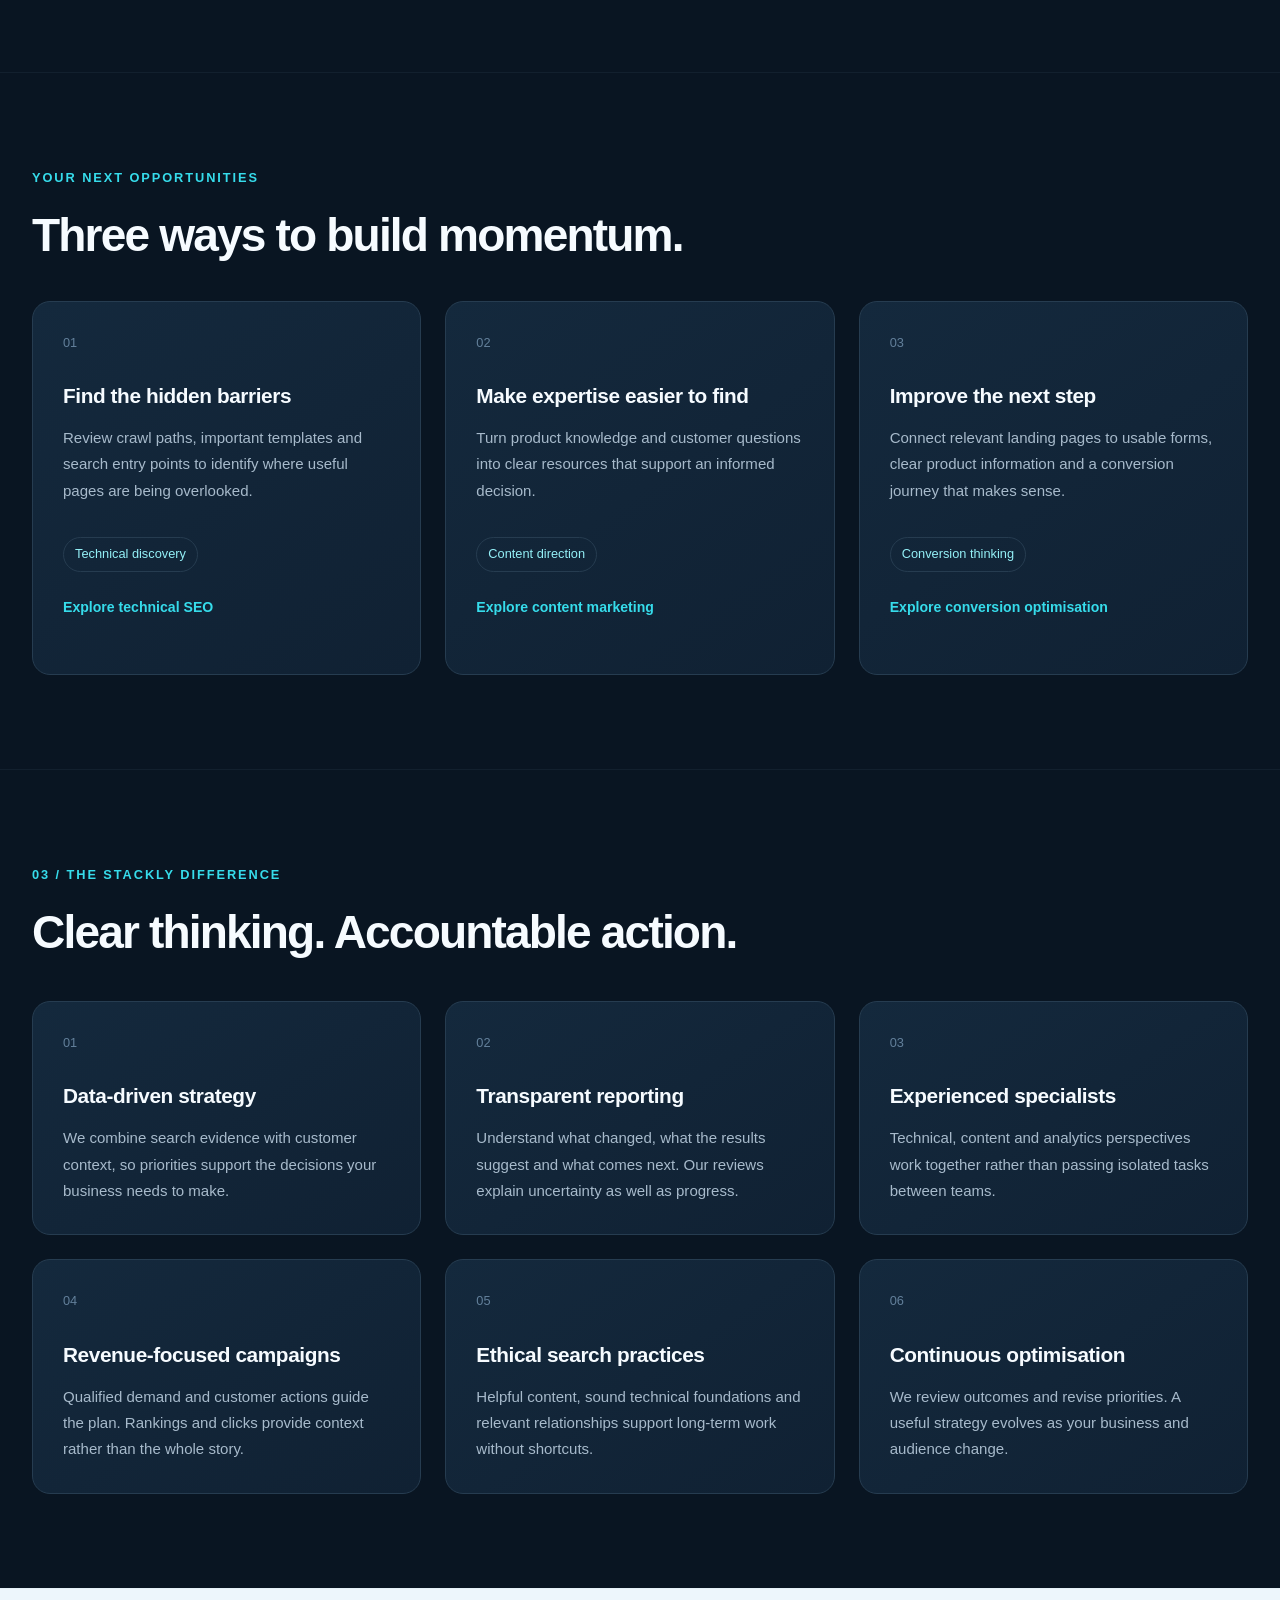
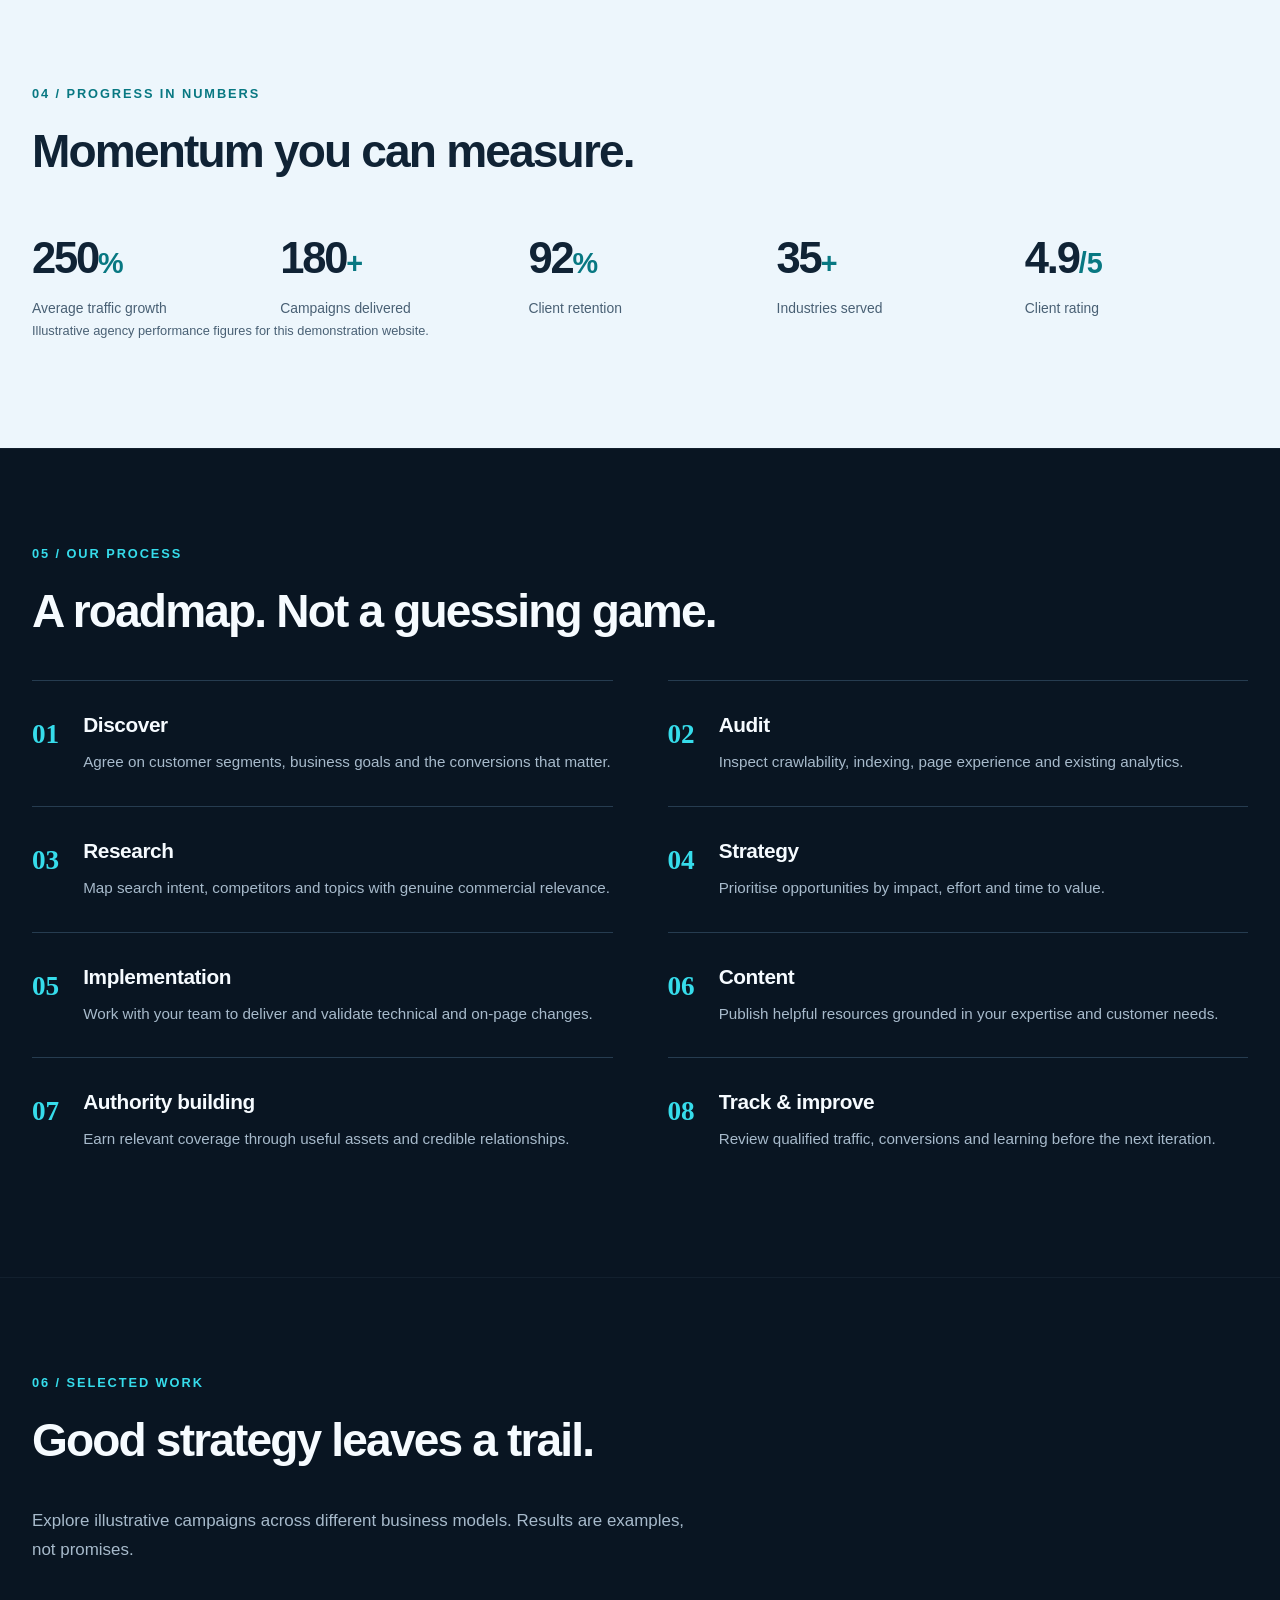
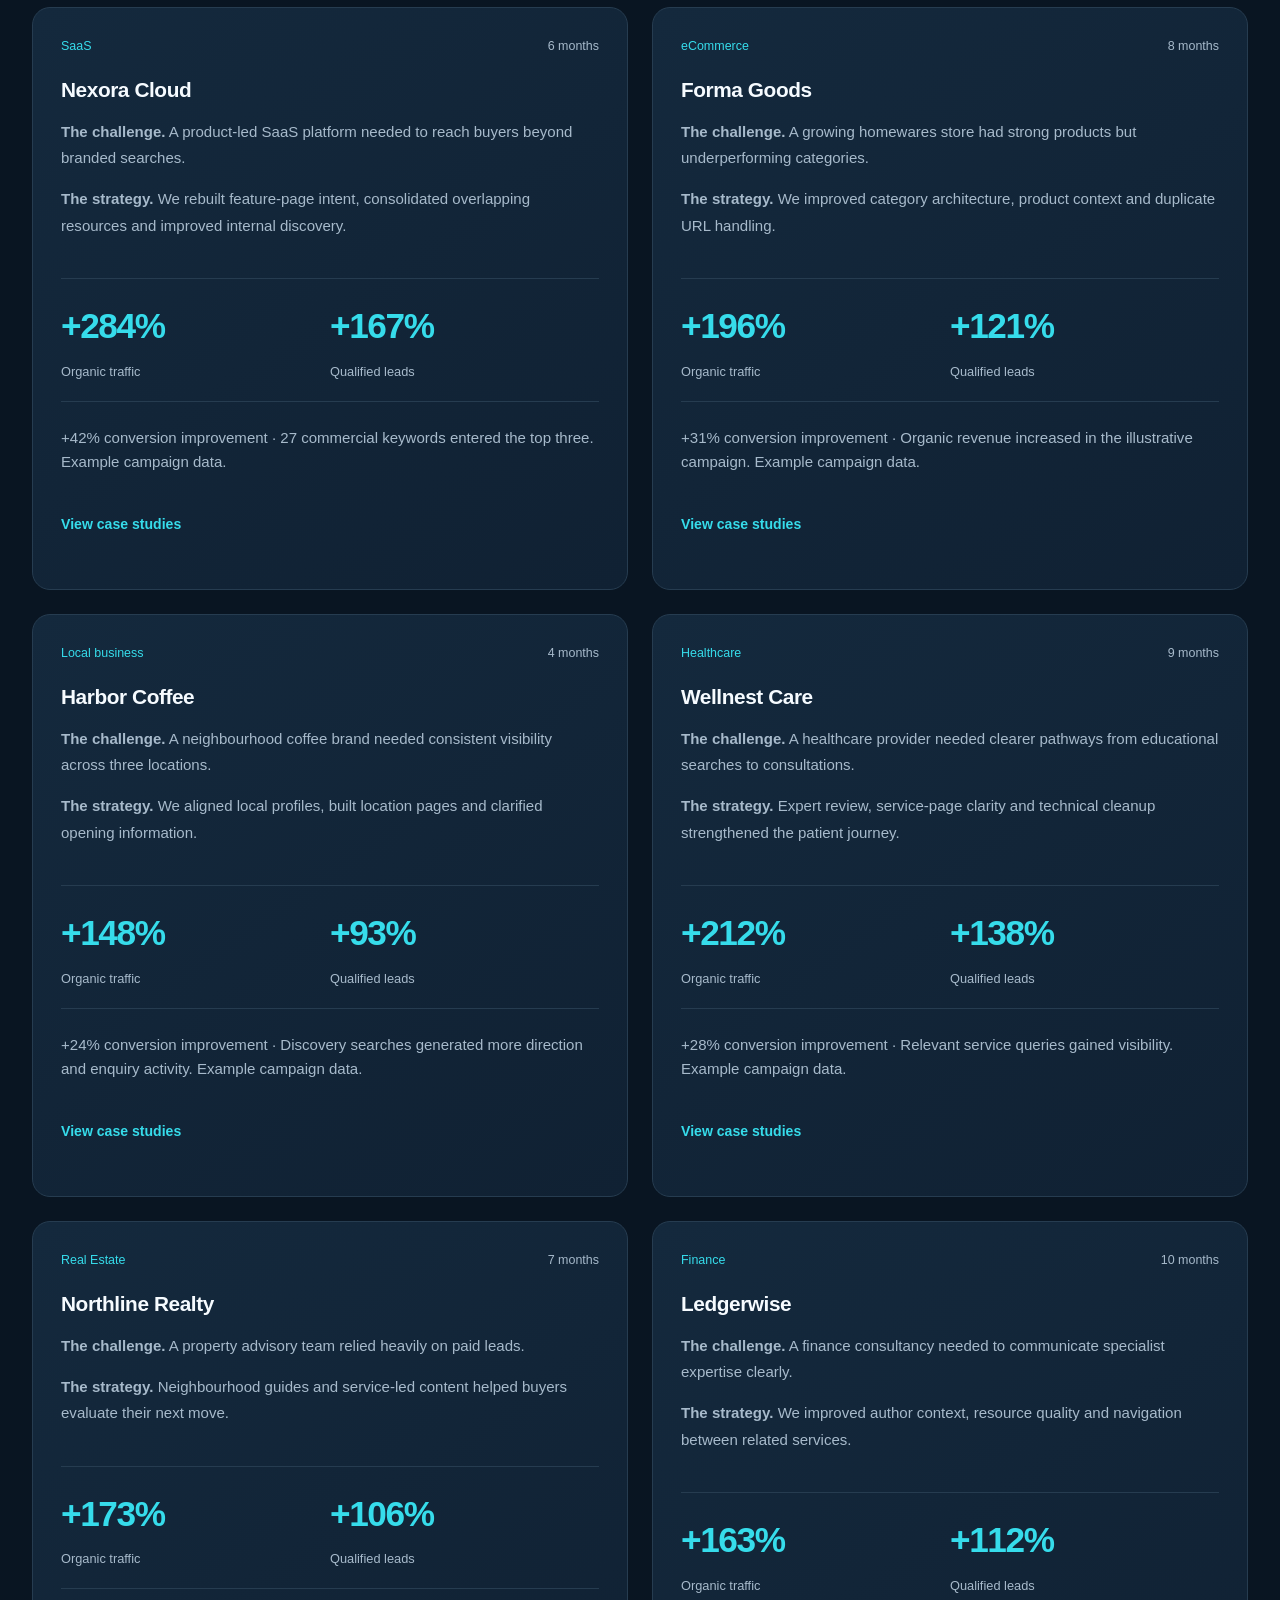
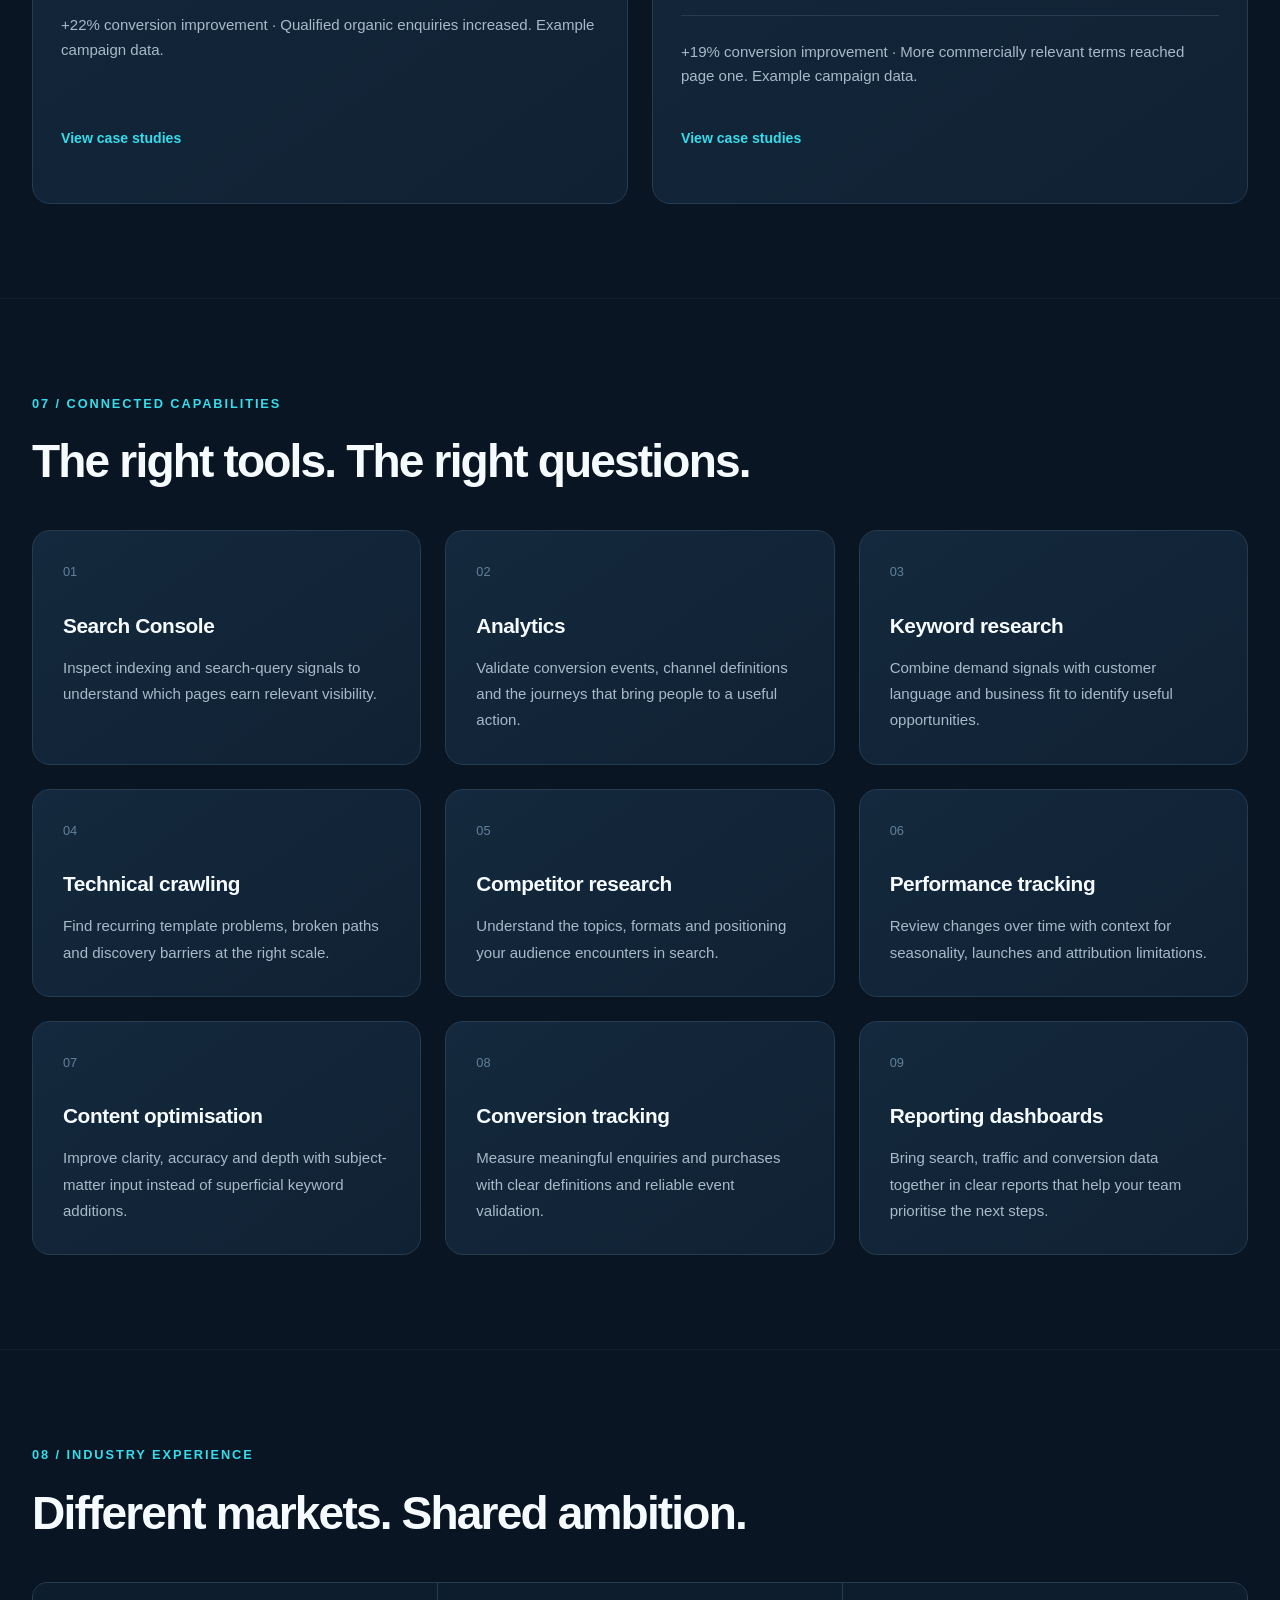
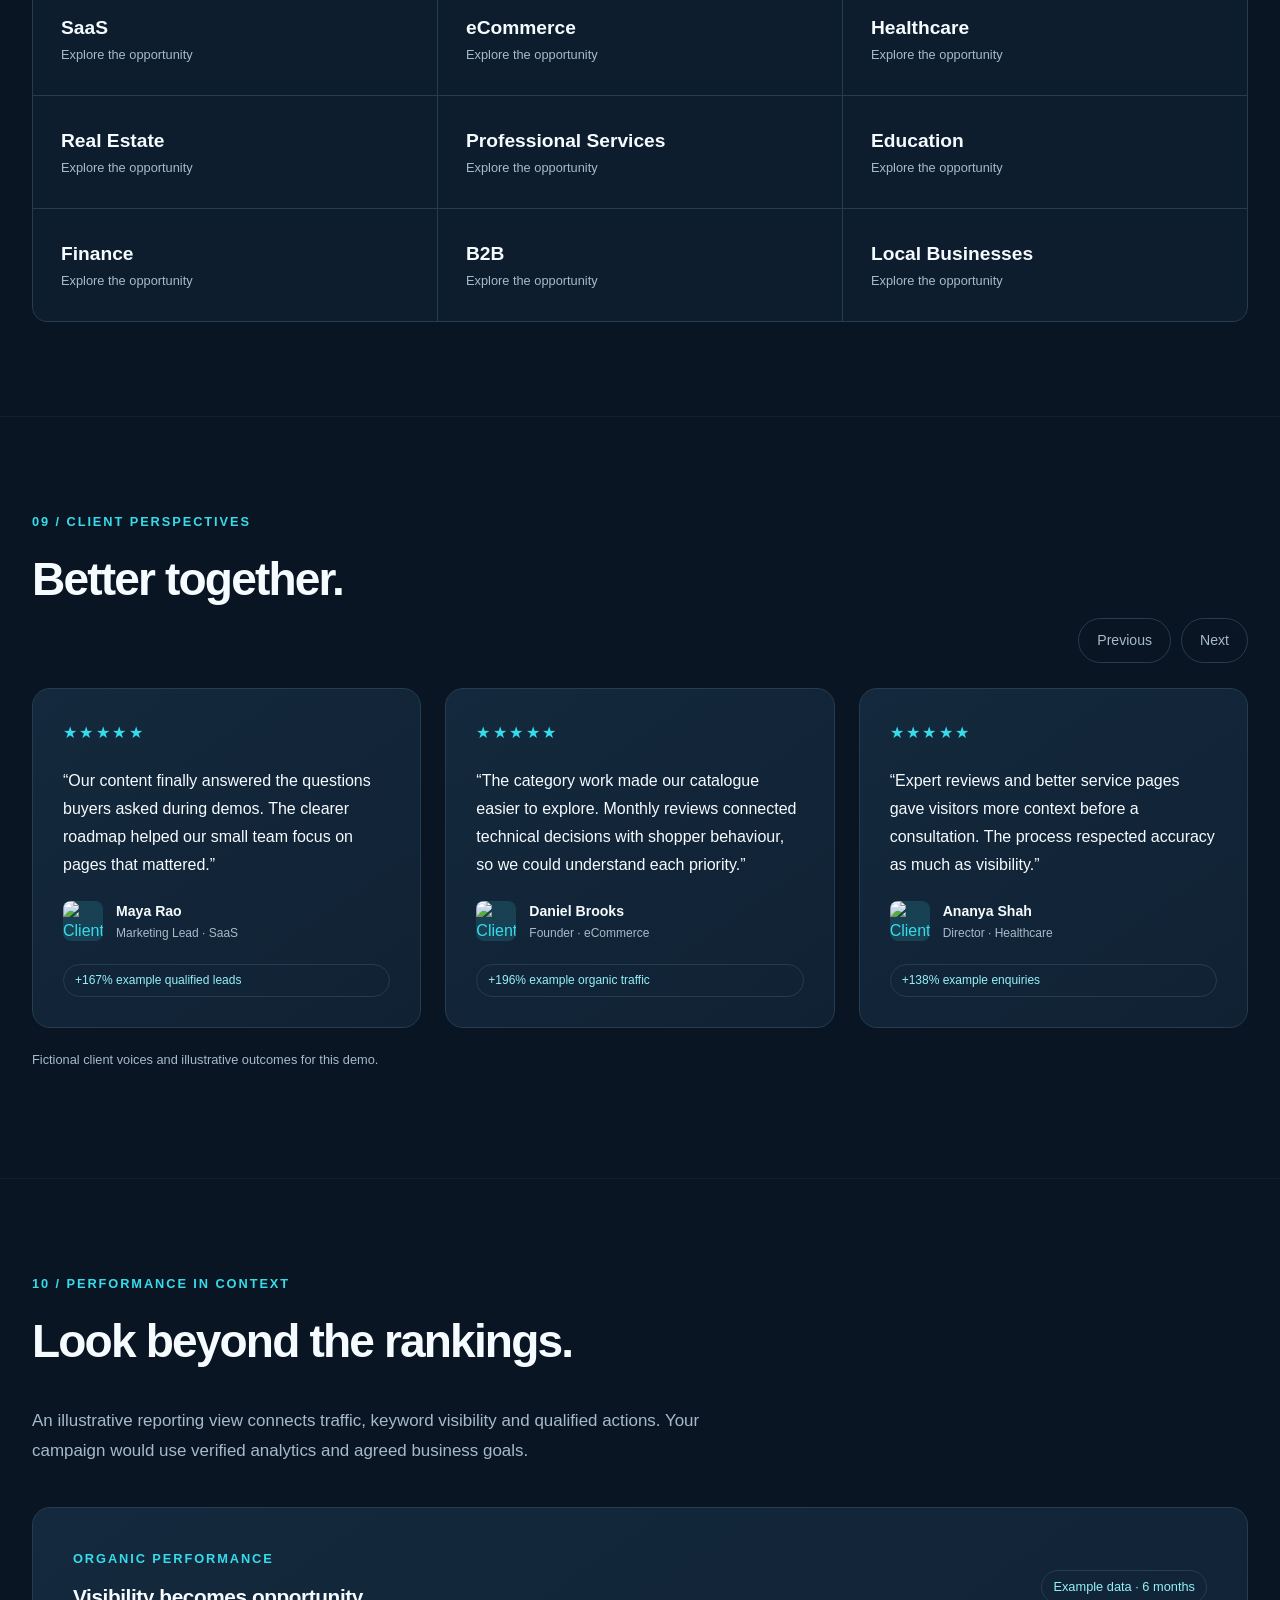
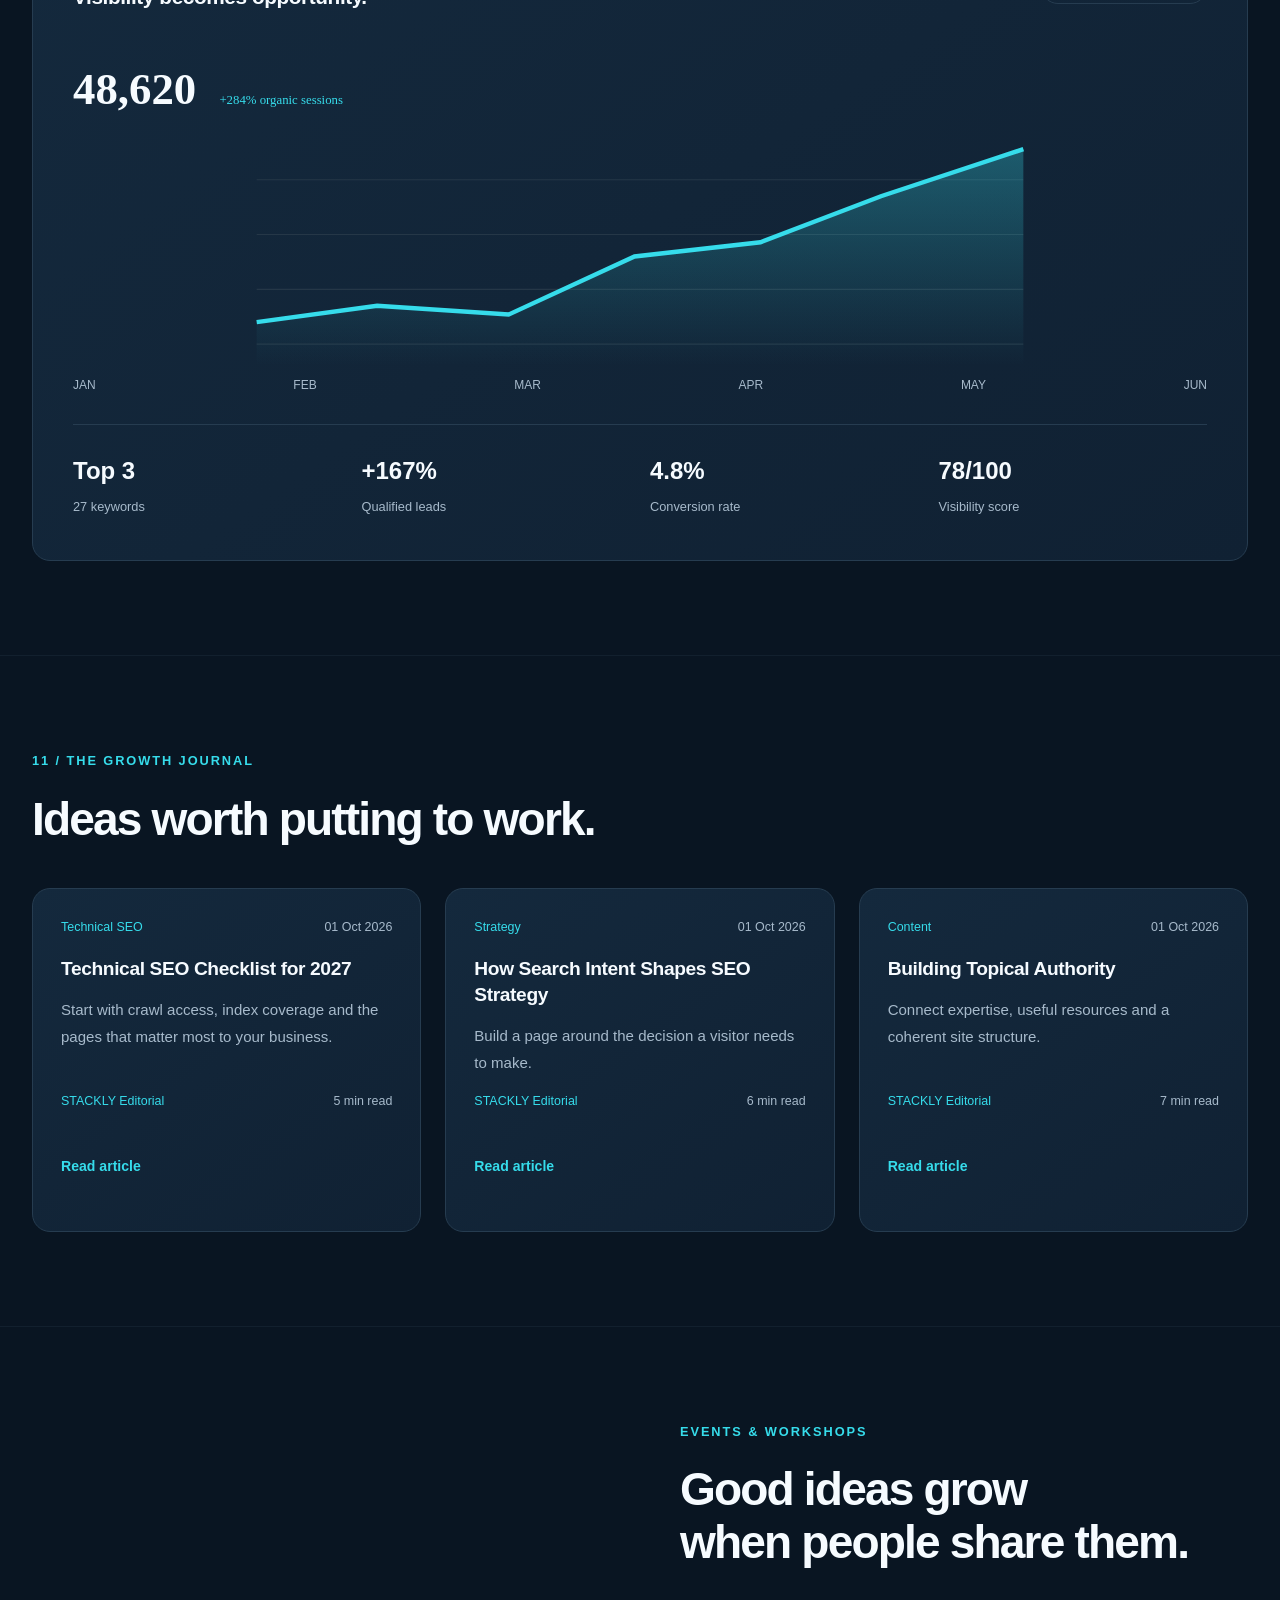
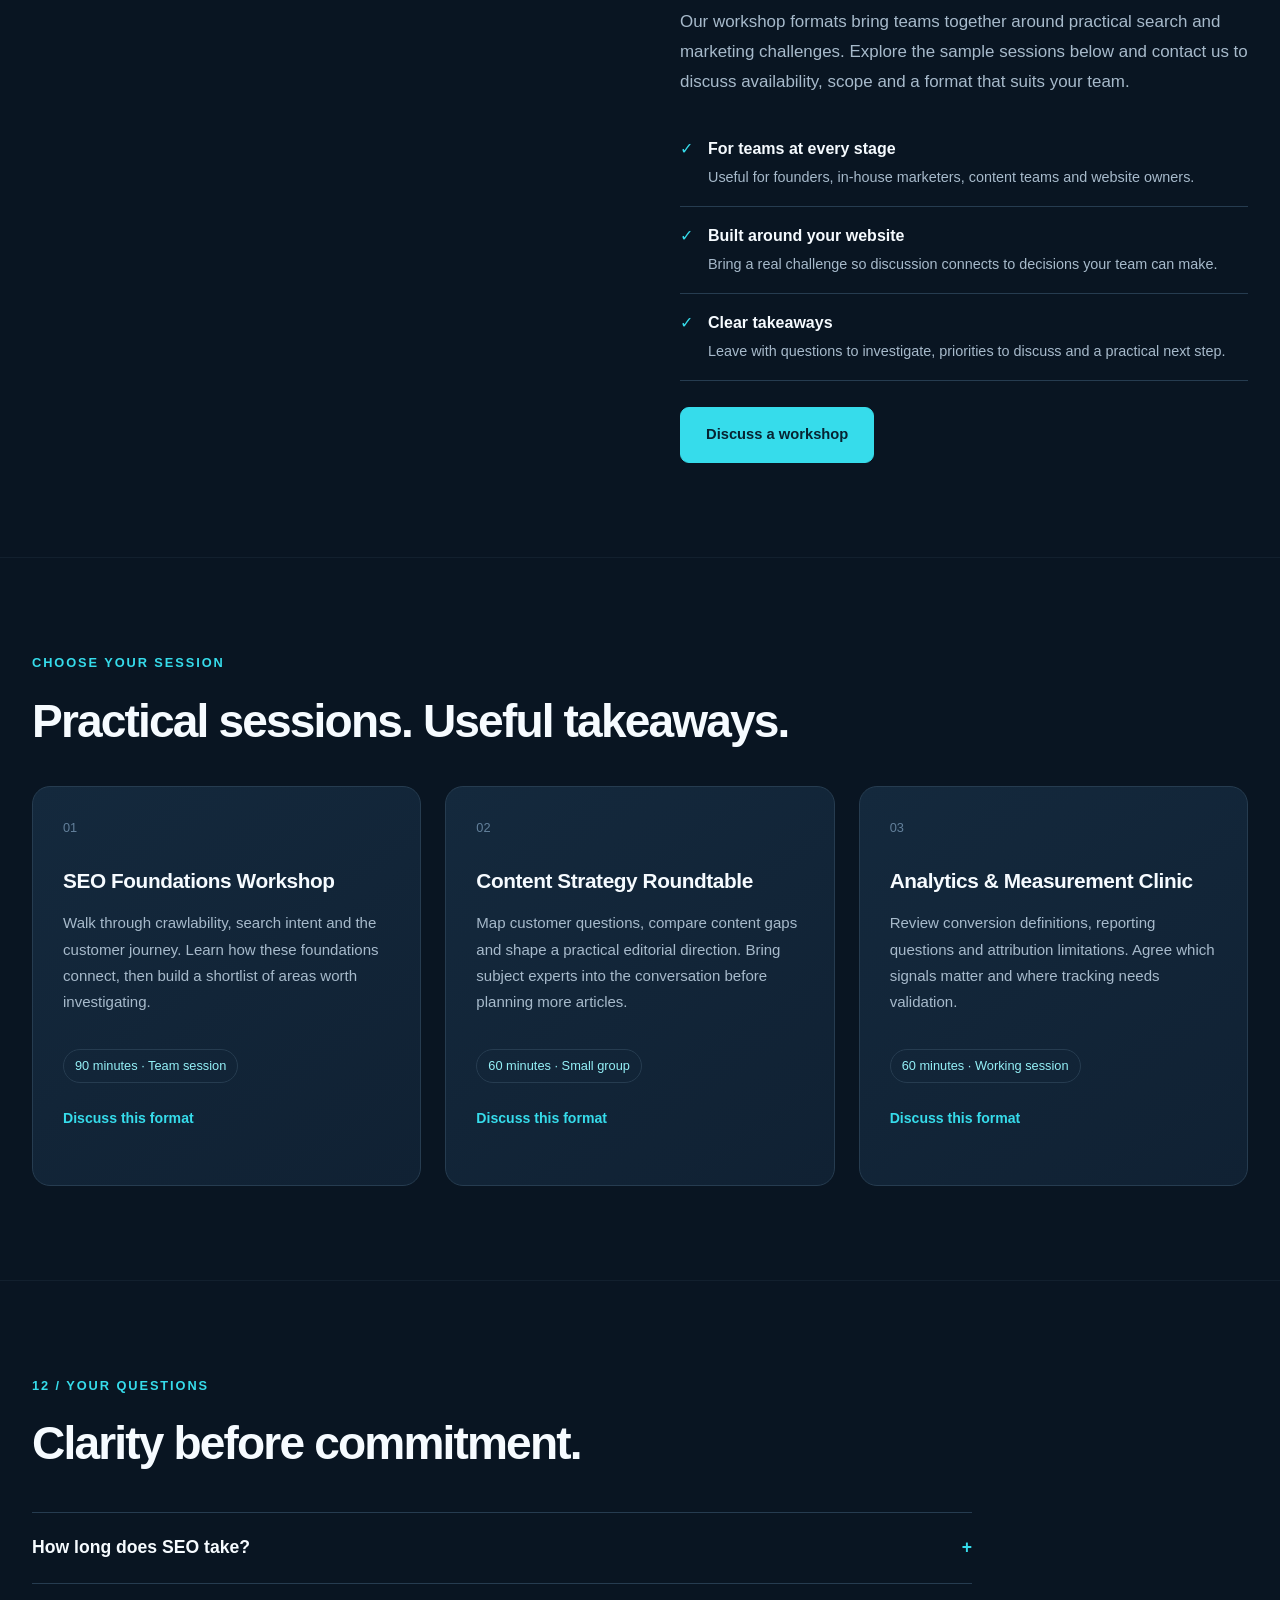
==== commit e1a59496: "Update index.html" ====
--- a/index.html
+++ b/index.html
@@ -111,11 +111,11 @@
               fetchpriority="high"
               height="960"
               sizes="(max-width: 800px) calc(100vw - 40px), 600px"
-              src="assets/images/home/hero.webp"
+              src="images/home/hero.webp"
               srcset="
-                assets/images/home/hero-480.webp  480w,
-                assets/images/home/hero-800.webp  800w,
-                assets/images/home/hero.webp     1440w
+                images/home/hero-480.webp  480w,
+                images/home/hero-800.webp  800w,
+                images/home/hero.webp     1440w
               "
               width="1440"
             />
